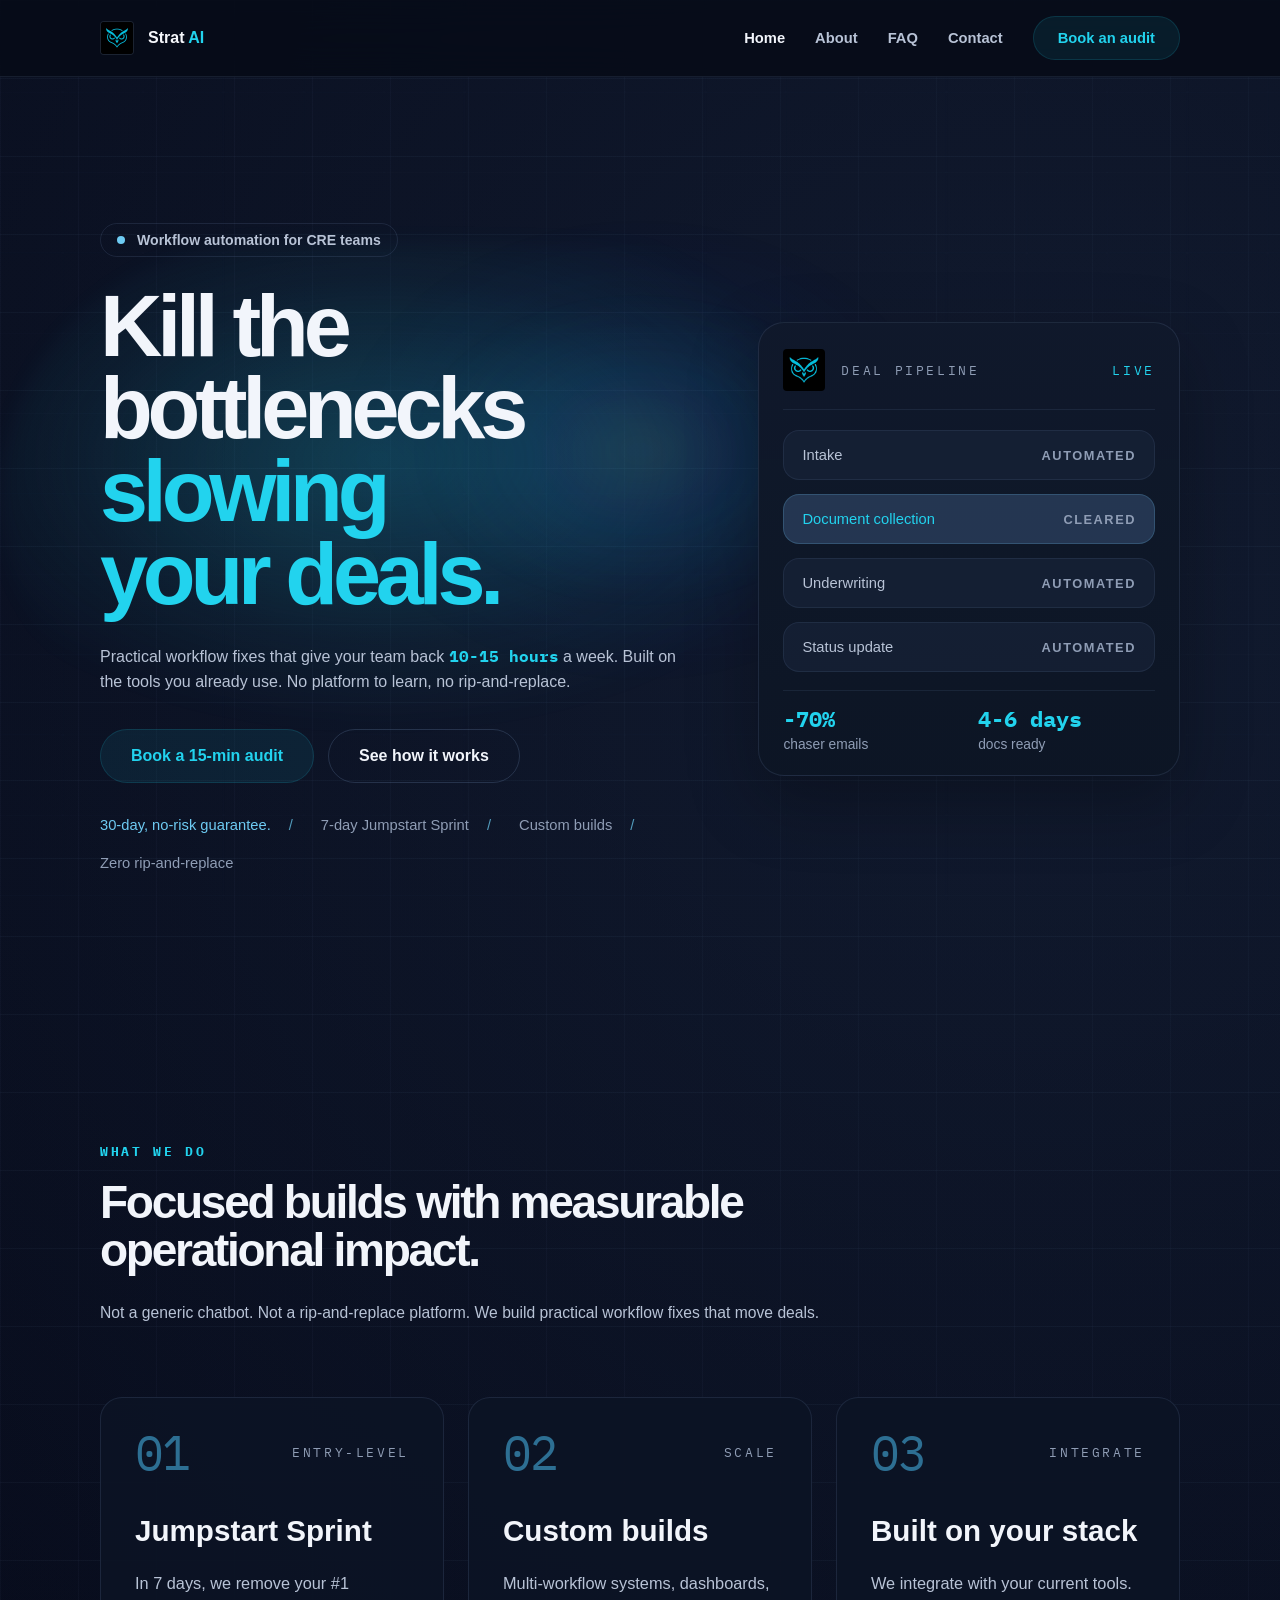
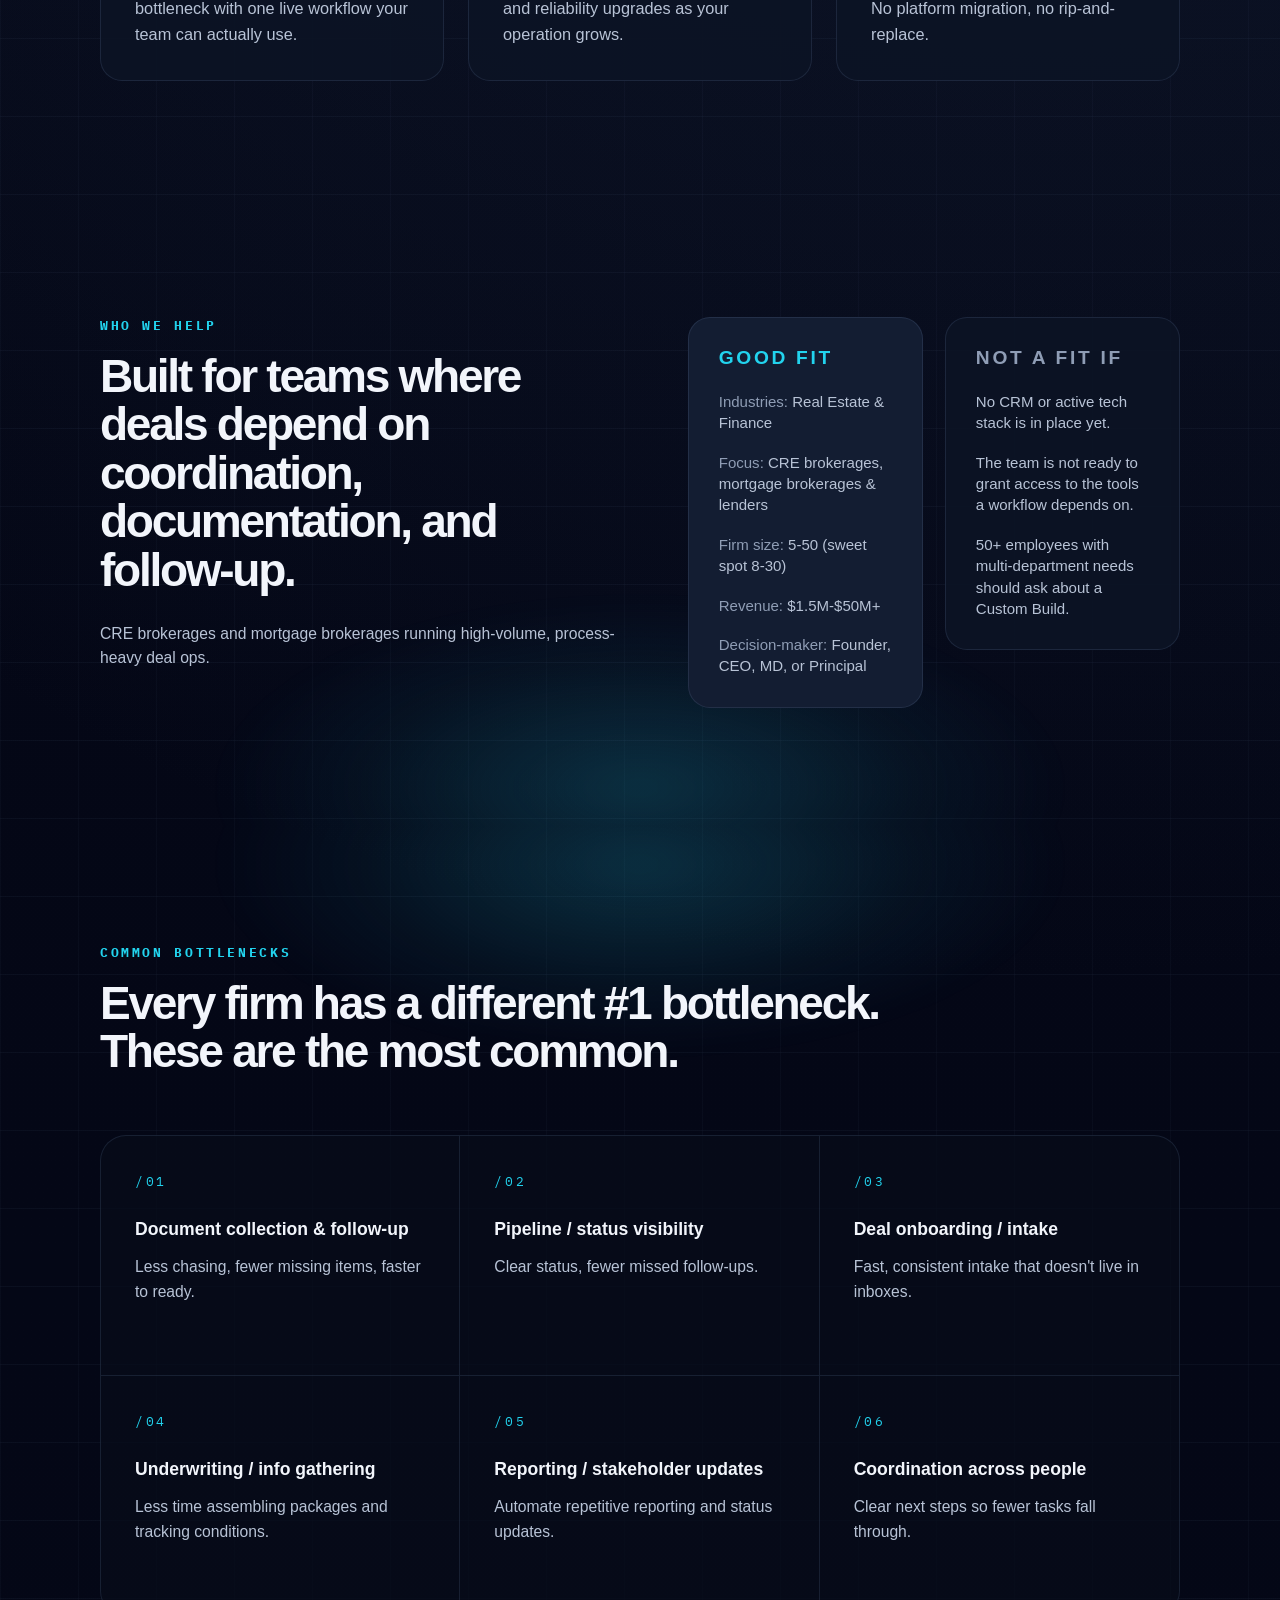
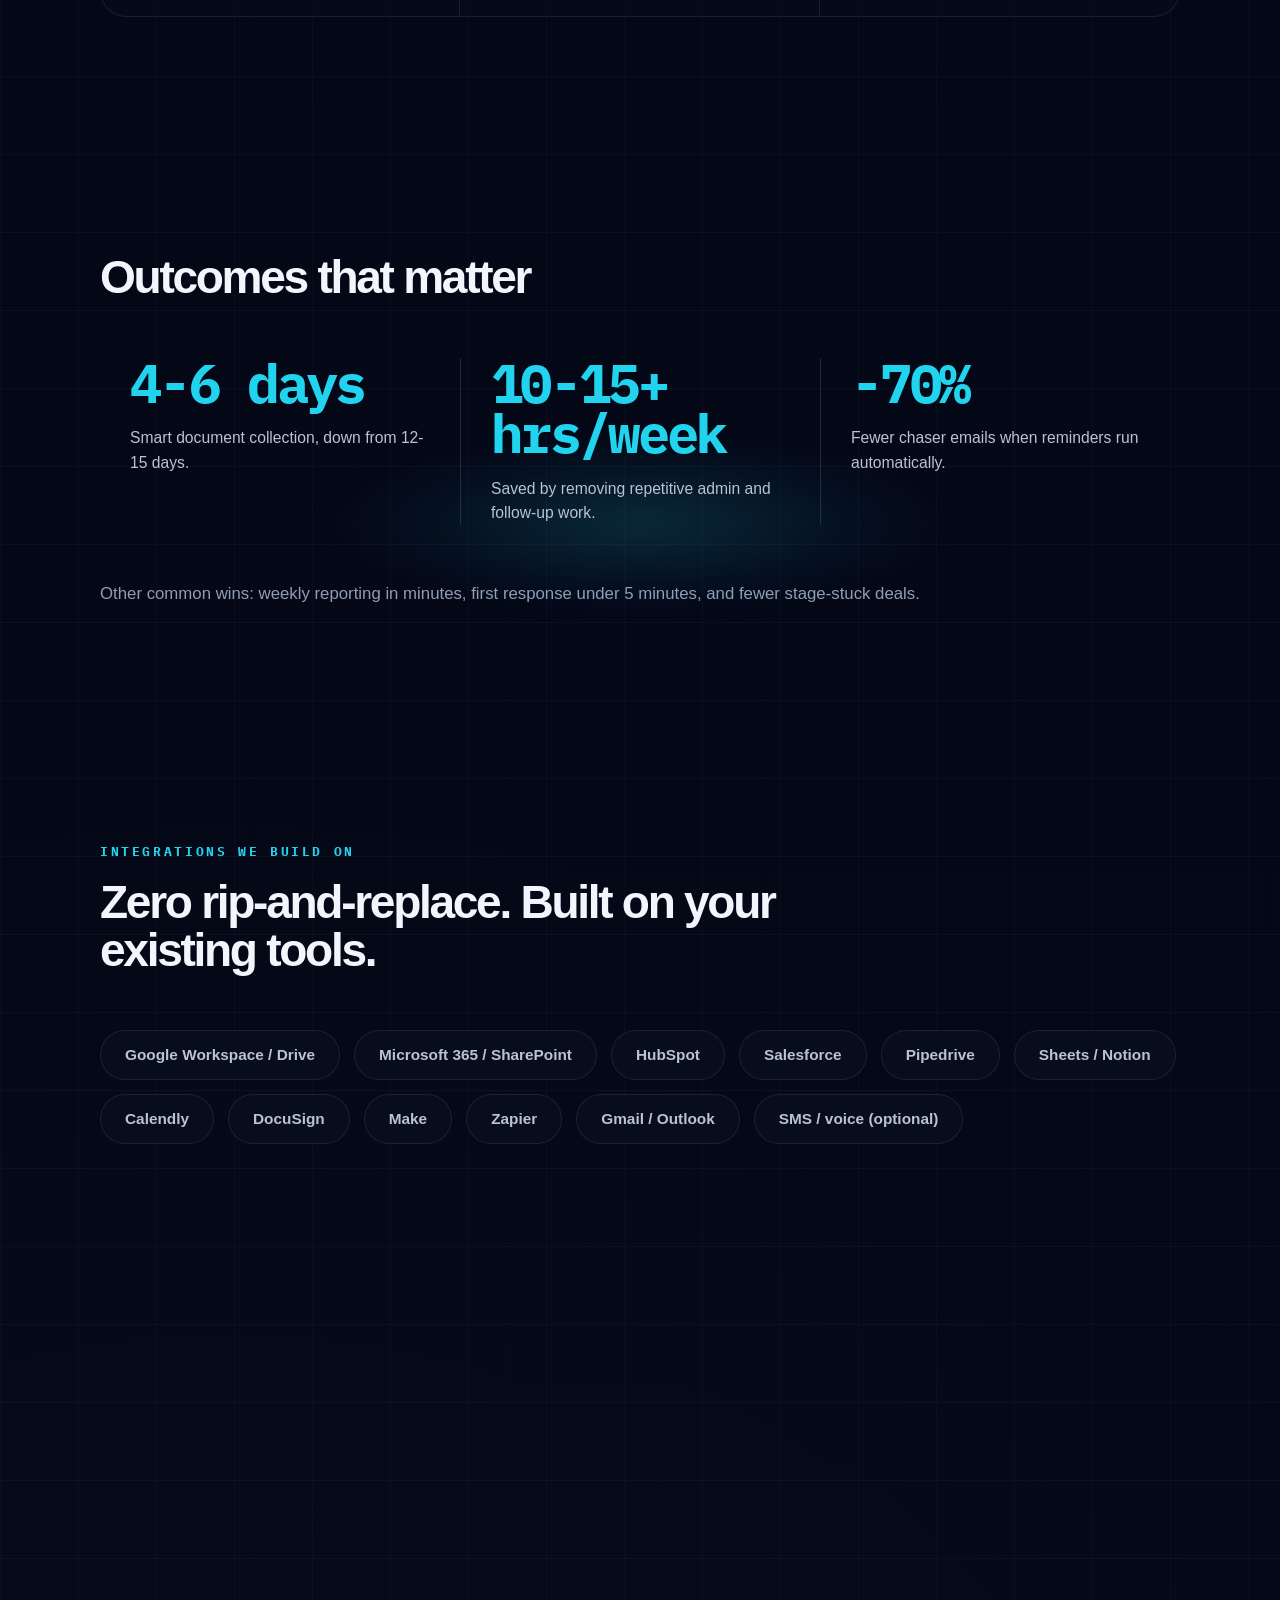
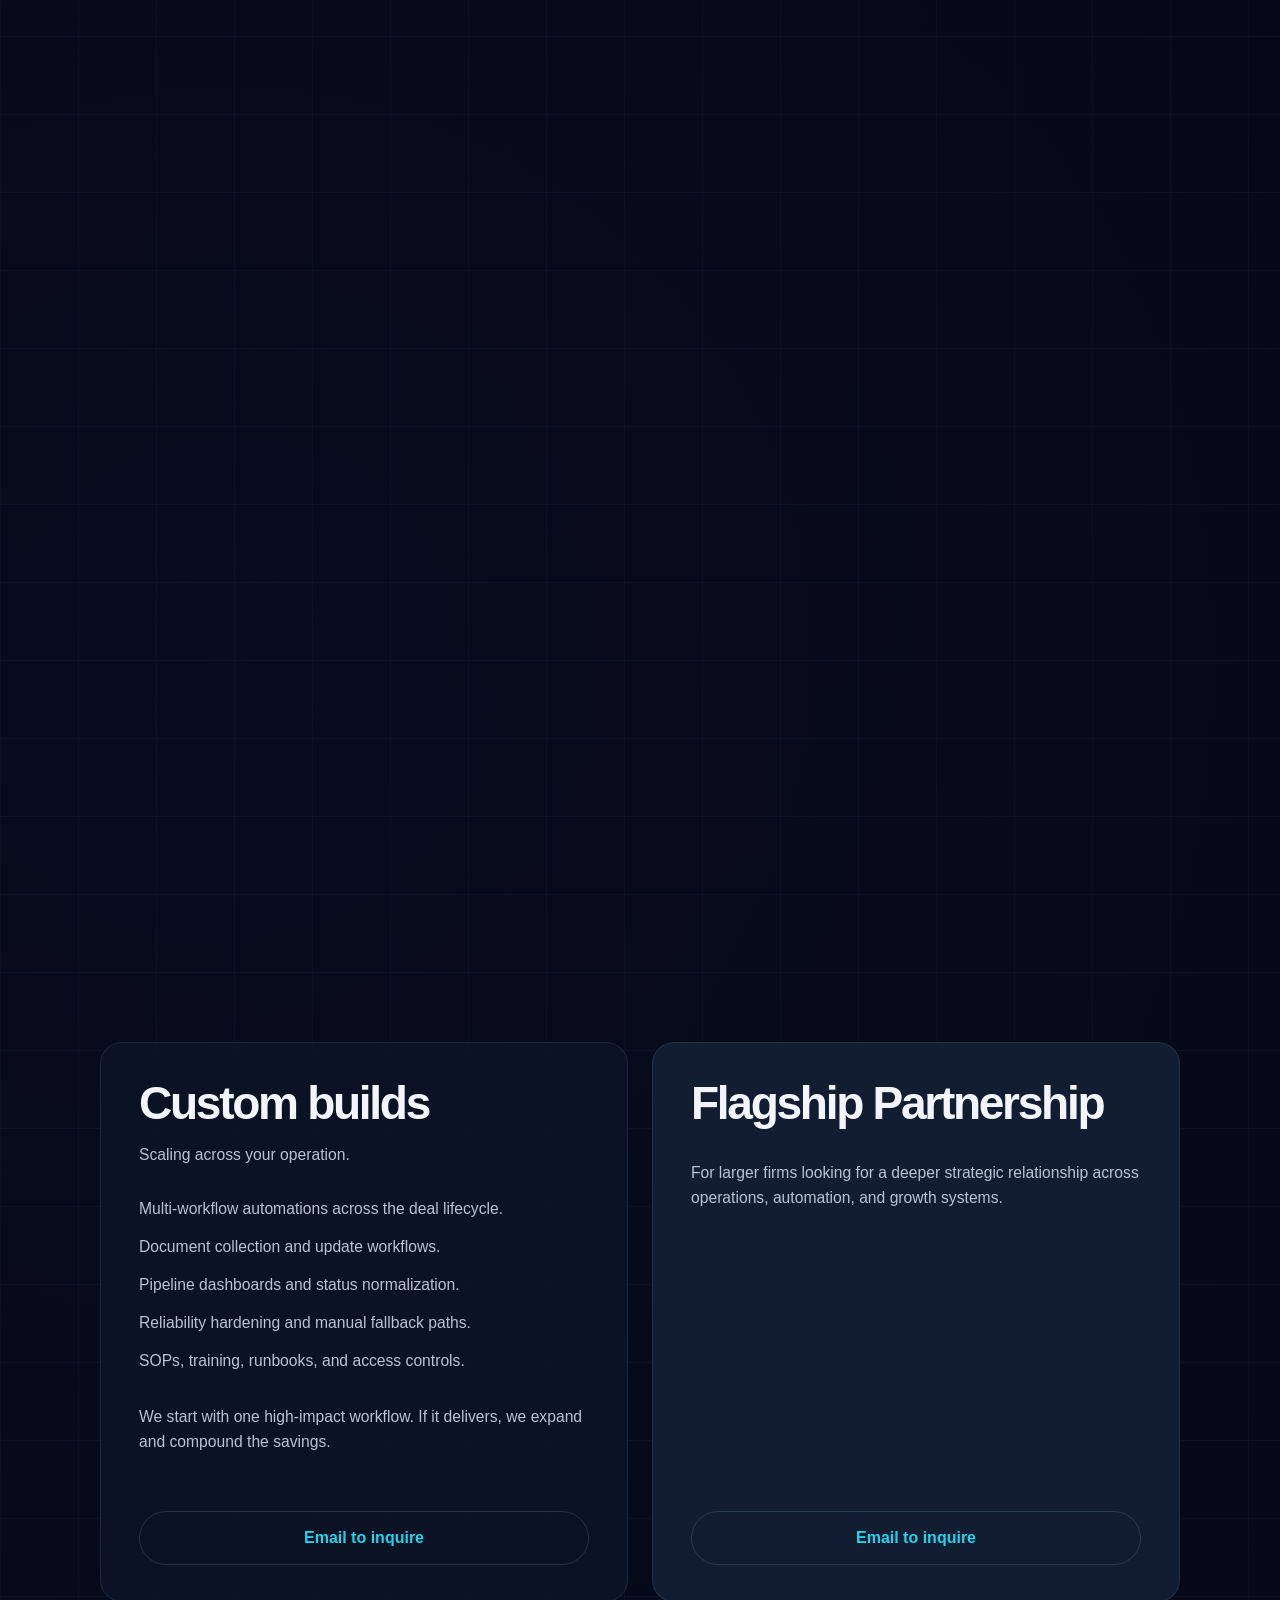
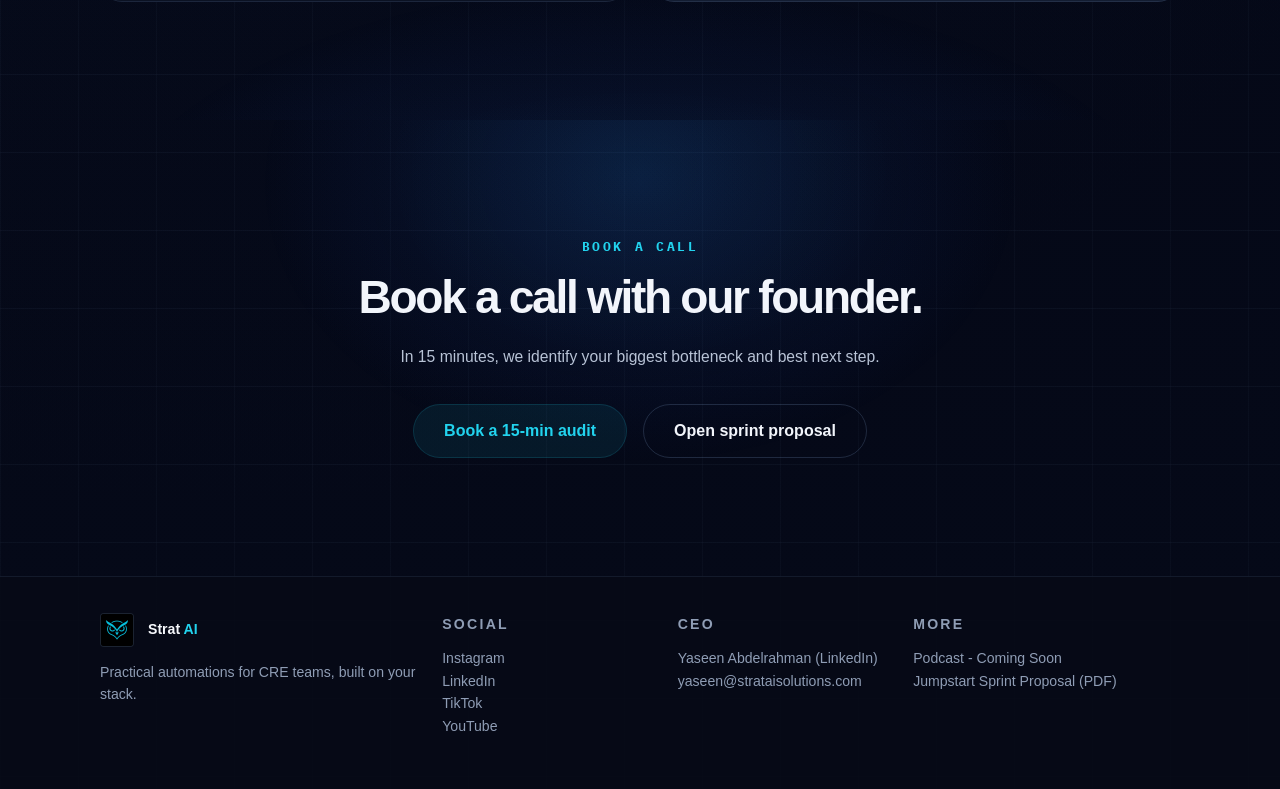
==== index.html @ e68e4372 "initial redesigned site" ====
<!doctype html>
<html lang="en">
  <head>
    <meta charset="UTF-8" />
    <meta name="viewport" content="width=device-width, initial-scale=1.0" />
    <title>Strat AI | Workflow Automation for CRE Teams</title>
    <meta
      name="description"
      content="Practical workflow fixes for CRE teams. Built on the tools you already use. No rip-and-replace."
    />
    <link rel="preconnect" href="https://fonts.googleapis.com" />
    <link rel="preconnect" href="https://fonts.gstatic.com" crossorigin />
    <link
      href="https://fonts.googleapis.com/css2?family=IBM+Plex+Mono:wght@400;500;600;700&display=swap"
      rel="stylesheet"
    />
    <link
      href="https://assets.calendly.com/assets/external/widget.css"
      rel="stylesheet"
    />
    <link rel="stylesheet" href="style.css" />
  </head>
  <body class="home-page">
    <div class="interactive-grid" aria-hidden="true">
      <div class="interactive-grid-base"></div>
      <div class="interactive-grid-bulge"></div>
      <div class="interactive-grid-glow"></div>
    </div>
    <div class="site-shell">
      <header class="topbar">
        <div class="container topbar-inner">
          <a class="brandmark" href="#top" aria-label="Strat AI home">
            <img src="../stratai-logo.jpg" alt="Strat AI logo" class="brandmark-logo" />
            <span class="brandmark-text">Strat <span>AI</span></span>
          </a>

          <nav class="main-nav" aria-label="Primary">
            <a class="is-current" href="index.html">Home</a>
            <a href="about-us.html">About</a>
            <a href="faq.html">FAQ</a>
            <a href="contact.html">Contact</a>
            <a class="nav-cta calendly-trigger" href="https://calendly.com/yaseen-strataisolutions/intro?month=2026-02">Book an audit</a>
          </nav>

          <button class="nav-toggle" type="button" aria-expanded="false" aria-controls="mobile-nav">
            <span></span>
            <span></span>
          </button>
        </div>

        <div class="mobile-nav" id="mobile-nav">
          <a href="index.html">Home</a>
          <a href="about-us.html">About</a>
          <a href="faq.html">FAQ</a>
          <a href="contact.html">Contact</a>
          <a class="nav-cta mobile-nav-cta calendly-trigger" href="https://calendly.com/yaseen-strataisolutions/intro?month=2026-02">Book an audit</a>
        </div>
      </header>

      <main id="top">
        <section class="hero section-grid">
          <div class="container hero-layout">
            <div class="hero-copy hero-copy-glow reveal">
              <div class="eyebrow-pill">
                <span class="eyebrow-dot"></span>
                Workflow automation for CRE teams
              </div>

              <h1 class="hero-title">
                Kill the bottlenecks
                <span>slowing your deals.</span>
              </h1>

              <p class="hero-text">
                Practical workflow fixes that give your team back
                <strong>10-15 hours</strong> a week. Built on the tools you already use. No platform to
                learn, no rip-and-replace.
              </p>

              <div class="hero-actions">
                <a class="button button-primary button-accent-ghost calendly-trigger" href="https://calendly.com/yaseen-strataisolutions/intro?month=2026-02">Book a 15-min audit</a>
                <a class="button button-secondary" href="#what-we-do">See how it works</a>
              </div>

              <p class="hero-meta">
                <span>30-day, no-risk guarantee.</span>
                <span>7-day Jumpstart Sprint</span>
                <span>Custom builds</span>
                <span>Zero rip-and-replace</span>
              </p>
            </div>

            <aside class="pipeline-card reveal">
              <div class="pipeline-card-header">
                <div class="pipeline-card-brand">
                  <img src="../stratai-logo.jpg" alt="" />
                  <span>Deal Pipeline</span>
                </div>
                <span class="pipeline-status">Live</span>
              </div>

              <div class="pipeline-list">
                <div class="pipeline-row">
                  <span>Intake</span>
                  <span>Automated</span>
                </div>
                <div class="pipeline-row pipeline-row-active">
                  <span>Document collection</span>
                  <span>Cleared</span>
                </div>
                <div class="pipeline-row">
                  <span>Underwriting</span>
                  <span>Automated</span>
                </div>
                <div class="pipeline-row">
                  <span>Status update</span>
                  <span>Automated</span>
                </div>
              </div>

              <div class="pipeline-metrics">
                <div>
                  <strong>-70%</strong>
                  <span>chaser emails</span>
                </div>
                <div>
                  <strong>4-6 days</strong>
                  <span>docs ready</span>
                </div>
              </div>
            </aside>
          </div>
        </section>

        <section class="section" id="what-we-do">
          <div class="container">
            <div class="section-heading reveal">
              <p class="section-kicker">What We Do</p>
              <h2>Focused builds with measurable operational impact.</h2>
              <p>
                Not a generic chatbot. Not a rip-and-replace platform. We build practical workflow fixes
                that move deals.
              </p>
            </div>

            <div class="triple-cards">
              <article class="info-card reveal">
                <div class="info-card-top">
                  <span class="info-card-number">01</span>
                  <span class="info-card-tag">Entry-level</span>
                </div>
                <h3>Jumpstart Sprint</h3>
                <p>In 7 days, we remove your #1 bottleneck with one live workflow your team can actually use.</p>
              </article>

              <article class="info-card reveal">
                <div class="info-card-top">
                  <span class="info-card-number">02</span>
                  <span class="info-card-tag">Scale</span>
                </div>
                <h3>Custom builds</h3>
                <p>Multi-workflow systems, dashboards, and reliability upgrades as your operation grows.</p>
              </article>

              <article class="info-card reveal">
                <div class="info-card-top">
                  <span class="info-card-number">03</span>
                  <span class="info-card-tag">Integrate</span>
                </div>
                <h3>Built on your stack</h3>
                <p>We integrate with your current tools. No platform migration, no rip-and-replace.</p>
              </article>
            </div>
          </div>
        </section>

        <section class="section section-contrast home-who-help" id="about">
          <div class="container split-showcase">
            <div class="split-copy reveal">
              <p class="section-kicker">Who We Help</p>
              <h2>Built for teams where deals depend on coordination, documentation, and follow-up.</h2>
              <p>CRE brokerages and mortgage brokerages running high-volume, process-heavy deal ops.</p>
            </div>

            <div class="fit-grid">
              <article class="panel panel-emphasis reveal">
                <h3>Good fit</h3>
                <ul class="fit-list">
                  <li><span class="fit-label">Industries:</span> <span class="fit-value">Real Estate &amp; Finance</span></li>
                  <li><span class="fit-label">Focus:</span> <span class="fit-value">CRE brokerages, mortgage brokerages &amp; lenders</span></li>
                  <li><span class="fit-label">Firm size:</span> <span class="fit-value">5-50 (sweet spot 8-30)</span></li>
                  <li><span class="fit-label">Revenue:</span> <span class="fit-value">$1.5M-$50M+</span></li>
                  <li><span class="fit-label">Decision-maker:</span> <span class="fit-value">Founder, CEO, MD, or Principal</span></li>
                </ul>
              </article>

              <article class="panel reveal">
                <h3>Not a fit if</h3>
                <ul>
                  <li>No CRM or active tech stack is in place yet.</li>
                  <li>The team is not ready to grant access to the tools a workflow depends on.</li>
                  <li>50+ employees with multi-department needs should ask about a Custom Build.</li>
                </ul>
              </article>
            </div>
          </div>
        </section>

        <section class="section home-bottlenecks" id="bottlenecks">
          <div class="container">
            <div class="section-heading reveal">
              <p class="section-kicker">Common Bottlenecks</p>
              <h2>Every firm has a different #1 bottleneck. These are the most common.</h2>
            </div>

            <div class="matrix reveal">
              <article class="matrix-cell">
                <span class="matrix-index">/01</span>
                <h3>Document collection &amp; follow-up</h3>
                <p>Less chasing, fewer missing items, faster to ready.</p>
              </article>
              <article class="matrix-cell">
                <span class="matrix-index">/02</span>
                <h3>Pipeline / status visibility</h3>
                <p>Clear status, fewer missed follow-ups.</p>
              </article>
              <article class="matrix-cell">
                <span class="matrix-index">/03</span>
                <h3>Deal onboarding / intake</h3>
                <p>Fast, consistent intake that doesn't live in inboxes.</p>
              </article>
              <article class="matrix-cell">
                <span class="matrix-index">/04</span>
                <h3>Underwriting / info gathering</h3>
                <p>Less time assembling packages and tracking conditions.</p>
              </article>
              <article class="matrix-cell">
                <span class="matrix-index">/05</span>
                <h3>Reporting / stakeholder updates</h3>
                <p>Automate repetitive reporting and status updates.</p>
              </article>
              <article class="matrix-cell">
                <span class="matrix-index">/06</span>
                <h3>Coordination across people</h3>
                <p>Clear next steps so fewer tasks fall through.</p>
              </article>
            </div>
          </div>
        </section>

        <section class="section section-outcomes home-outcomes">
          <div class="container">
            <div class="section-heading reveal">
              <h2>Outcomes that matter</h2>
            </div>

            <div class="metrics reveal">
              <article class="metric">
                <strong>4-6 days</strong>
                <p>Smart document collection, down from 12-15 days.</p>
              </article>
              <article class="metric">
                <strong>10-15+ hrs/week</strong>
                <p>Saved by removing repetitive admin and follow-up work.</p>
              </article>
              <article class="metric">
                <strong>-70%</strong>
                <p>Fewer chaser emails when reminders run automatically.</p>
              </article>
            </div>

            <p class="outcomes-note reveal">
              Other common wins: weekly reporting in minutes, first response under 5 minutes, and fewer
              stage-stuck deals.
            </p>
          </div>
        </section>

        <section class="section" id="integrations">
          <div class="container">
            <div class="section-heading reveal">
              <p class="section-kicker">Integrations We Build On</p>
              <h2>Zero rip-and-replace. Built on your existing tools.</h2>
            </div>

            <div class="integration-pills reveal">
              <span>Google Workspace / Drive</span>
              <span>Microsoft 365 / SharePoint</span>
              <span>HubSpot</span>
              <span>Salesforce</span>
              <span>Pipedrive</span>
              <span>Sheets / Notion</span>
              <span>Calendly</span>
              <span>DocuSign</span>
              <span>Make</span>
              <span>Zapier</span>
              <span>Gmail / Outlook</span>
              <span>SMS / voice (optional)</span>
            </div>
          </div>
        </section>

        <section class="section section-grid" id="jumpstart-video">
          <div class="container video-layout">
            <div class="video-copy reveal">
              <p class="section-kicker">See The Jumpstart Sprint</p>
              <h2>One bottleneck. Seven days. A live workflow your team can actually use.</h2>
              <p>A 90-second look at how a focused build clears the work that slows your deals down.</p>
            </div>

            <div class="video-panel reveal">
              <video controls preload="metadata" playsinline poster="../strat-ai-beta-jumpstart-ad-poster.jpg">
                <source src="../strat-ai-beta-jumpstart-ad.mp4" type="video/mp4" />
                Your browser does not support the video tag.
              </video>
            </div>
          </div>
        </section>

        <section class="section section-contrast" id="deliverables">
          <div class="container sprint-layout">
            <div class="sprint-copy reveal">
              <p class="section-kicker">Jumpstart Sprint</p>
              <h2>One bottleneck. Seven days. A live workflow.</h2>

              <div class="price-card">
                <h3><span>$2,999</span> flat</h3>
                <p>Beta founding rate. Full payment via Stripe before Day 1.</p>
                <p>30-day risk-free guarantee tied to agreed acceptance criteria.</p>
                <a class="button button-primary button-accent-ghost calendly-trigger" href="https://calendly.com/yaseen-strataisolutions/intro?month=2026-02">Book a 15-min audit</a>
              </div>
            </div>

            <div class="sprint-panels">
              <article class="panel reveal">
                <h3>End-to-end build</h3>
                <p>Built on your current stack, tested for edge cases, deployed to production.</p>
              </article>

              <article class="panel reveal">
                <h3>Training &amp; handoff</h3>
                <p>60-minute recorded training, SOP and admin runbook, handoff checklist.</p>
              </article>

              <article class="panel reveal">
                <h3>Adoption support</h3>
                <p>Week-2 email support, up to 2 hours, for the delivered workflow.</p>
              </article>

              <article class="panel panel-wide reveal">
                <p class="panel-kicker">What success looks like</p>
                <div class="success-grid">
                  <p>The bottleneck no longer blocks deals.</p>
                  <p>Less time on follow-up and admin.</p>
                  <p>Clearer status, faster deal movement.</p>
                </div>
              </article>
            </div>
          </div>
        </section>

        <section class="section home-custom-builds" id="custom-builds">
          <div class="container custom-grid">
            <article class="custom-card reveal">
              <h2>Custom builds</h2>
              <p class="custom-lead">Scaling across your operation.</p>
              <ul>
                <li>Multi-workflow automations across the deal lifecycle.</li>
                <li>Document collection and update workflows.</li>
                <li>Pipeline dashboards and status normalization.</li>
                <li>Reliability hardening and manual fallback paths.</li>
                <li>SOPs, training, runbooks, and access controls.</li>
              </ul>
              <p>We start with one high-impact workflow. If it delivers, we expand and compound the savings.</p>
              <a class="button button-secondary button-full" href="mailto:yaseen@strataisolutions.com">Email to inquire</a>
            </article>

            <article class="custom-card custom-card-emphasis reveal">
              <h2>Flagship Partnership</h2>
              <p class="custom-lead">
                For larger firms looking for a deeper strategic relationship across operations, automation,
                and growth systems.
              </p>
              <a class="button button-secondary button-full" href="mailto:yaseen@strataisolutions.com">Email to inquire</a>
            </article>
          </div>
        </section>

        <section class="section section-contrast home-book-call" id="book-call">
          <div class="container book-call reveal">
            <p class="section-kicker">Book A Call</p>
            <h2>Book a call with our founder.</h2>
            <p>In 15 minutes, we identify your biggest bottleneck and best next step.</p>
            <div class="book-call-actions">
              <a class="button button-primary button-accent-ghost calendly-trigger" href="https://calendly.com/yaseen-strataisolutions/intro?month=2026-02">Book a 15-min audit</a>
              <a class="button button-secondary" href="../Strat%20AI%20Solutions%20-%20Beta%20Jumpstart%20Sprint%20Proposal%20-%20April%202026.pdf" target="_blank" rel="noreferrer">Open sprint proposal</a>
            </div>
          </div>
        </section>
      </main>

      <footer class="footer" id="contact">
        <div class="container footer-inner">
          <div>
            <a class="brandmark footer-brand" href="index.html">
              <img src="../stratai-logo.jpg" alt="Strat AI logo" class="brandmark-logo" />
              <span class="brandmark-text">Strat <span>AI</span></span>
            </a>
            <p>Practical automations for CRE teams, built on your stack.</p>
          </div>

          <div>
            <p class="footer-heading">Social</p>
            <ul>
              <li><a href="https://www.instagram.com/strataisolutions/" target="_blank" rel="noreferrer">Instagram</a></li>
              <li><a href="https://www.linkedin.com/company/strataisolutions/posts/?feedView=all" target="_blank" rel="noreferrer">LinkedIn</a></li>
              <li><a href="https://www.tiktok.com/@stratai" target="_blank" rel="noreferrer">TikTok</a></li>
              <li><a href="https://www.youtube.com/@StratAISolutions" target="_blank" rel="noreferrer">YouTube</a></li>
            </ul>
          </div>

          <div>
            <p class="footer-heading">CEO</p>
            <ul>
              <li><a href="https://www.linkedin.com/in/yaseenabdelrahman/" target="_blank" rel="noreferrer">Yaseen Abdelrahman (LinkedIn)</a></li>
              <li><a href="mailto:yaseen@strataisolutions.com">yaseen@strataisolutions.com</a></li>
            </ul>
          </div>

          <div>
            <p class="footer-heading">More</p>
            <ul>
              <li><span>Podcast - Coming Soon</span></li>
              <li><a href="../Strat%20AI%20Solutions%20-%20Beta%20Jumpstart%20Sprint%20Proposal%20-%20April%202026.pdf" target="_blank" rel="noreferrer">Jumpstart Sprint Proposal (PDF)</a></li>
            </ul>
          </div>
        </div>
      </footer>
    </div>

    <script
      src="https://assets.calendly.com/assets/external/widget.js"
      type="text/javascript"
      async
    ></script>
    <script>
      const calendlyUrl = "https://calendly.com/yaseen-strataisolutions/intro?month=2026-02";
      document.querySelectorAll(".calendly-trigger").forEach((link) => {
        link.addEventListener("click", (event) => {
          event.preventDefault();
          if (window.Calendly) {
            window.Calendly.initPopupWidget({ url: calendlyUrl });
          } else {
            window.open(calendlyUrl, "_blank", "noopener");
          }
        });
      });

      const root = document.documentElement;
      let pointerTargetX = window.innerWidth / 2;
      let pointerTargetY = window.innerHeight / 2;
      let pointerCurrentX = pointerTargetX;
      let pointerCurrentY = pointerTargetY;
      let gridAnimationFrame = null;

      const animateGridPointer = () => {
        pointerCurrentX += (pointerTargetX - pointerCurrentX) * 0.09;
        pointerCurrentY += (pointerTargetY - pointerCurrentY) * 0.09;

        const px = (pointerCurrentX / window.innerWidth) * 100;
        const py = (pointerCurrentY / window.innerHeight) * 100;
        const rx = ((pointerCurrentY / window.innerHeight) - 0.5) * -7;
        const ry = ((pointerCurrentX / window.innerWidth) - 0.5) * 10;

        root.style.setProperty("--grid-x", `${px}%`);
        root.style.setProperty("--grid-y", `${py}%`);
        root.style.setProperty("--grid-rotate-x", `${rx}deg`);
        root.style.setProperty("--grid-rotate-y", `${ry}deg`);

        gridAnimationFrame = window.requestAnimationFrame(animateGridPointer);
      };

      window.addEventListener("mousemove", (event) => {
        pointerTargetX = event.clientX;
        pointerTargetY = event.clientY;
      });

      window.addEventListener("mouseleave", () => {
        pointerTargetX = window.innerWidth / 2;
        pointerTargetY = window.innerHeight / 2;
      });

      window.addEventListener("resize", () => {
        pointerTargetX = window.innerWidth / 2;
        pointerTargetY = window.innerHeight / 2;
      });

      if (!window.matchMedia("(prefers-reduced-motion: reduce)").matches) {
        animateGridPointer();
      }

      const toggle = document.querySelector(".nav-toggle");
      const mobileNav = document.querySelector(".mobile-nav");

      if (toggle && mobileNav) {
        toggle.addEventListener("click", () => {
          const expanded = toggle.getAttribute("aria-expanded") === "true";
          toggle.setAttribute("aria-expanded", String(!expanded));
          mobileNav.classList.toggle("is-open");
        });
      }

      const observer = new IntersectionObserver(
        (entries) => {
          entries.forEach((entry) => {
            if (entry.isIntersecting) {
              entry.target.classList.add("is-visible");
              observer.unobserve(entry.target);
            }
          });
        },
        { threshold: 0.14 }
      );

      document.querySelectorAll(".reveal").forEach((element) => observer.observe(element));
    </script>
  </body>
</html>
---- style.css ----
:root {
  --bg: #050918;
  --bg-soft: #0f192b;
  --bg-strong: #0b1324;
  --panel: rgba(12, 20, 37, 0.94);
  --panel-strong: rgba(20, 31, 52, 0.96);
  --line: rgba(119, 145, 186, 0.16);
  --line-strong: rgba(119, 145, 186, 0.24);
  --text: #f2f5fb;
  --text-soft: #b8c3d6;
  --text-muted: #8f9db5;
  --accent: #6ecbf3;
  --accent-text: #22d3ee;
  --accent-soft: rgba(110, 203, 243, 0.16);
  --accent-ui: #22344f;
  --shadow: 0 24px 70px rgba(0, 0, 0, 0.28);
  --radius-lg: 28px;
  --radius-md: 22px;
  --radius-sm: 999px;
  --container: 1140px;
  --grid-x: 50%;
  --grid-y: 50%;
  --grid-rotate-x: 0deg;
  --grid-rotate-y: 0deg;
}

*,
*::before,
*::after {
  box-sizing: border-box;
}

html {
  scroll-behavior: smooth;
}

body {
  margin: 0;
  color: var(--text);
  font-family: Inter, "Segoe UI", Arial, sans-serif;
  background:
    linear-gradient(rgba(120, 151, 194, 0.055) 1px, transparent 1px),
    linear-gradient(90deg, rgba(120, 151, 194, 0.04) 1px, transparent 1px),
    radial-gradient(circle at 81% 8%, rgba(44, 67, 99, 0.32), transparent 30%),
    radial-gradient(circle at 18% 76%, rgba(13, 25, 47, 0.28), transparent 26%),
    linear-gradient(180deg, #050817, #040716 40%, #050918 100%);
  background-size: 78px 78px, 78px 78px, auto, auto, auto;
}

a {
  color: inherit;
  text-decoration: none;
}

img {
  display: block;
  max-width: 100%;
}

video {
  display: block;
  width: 100%;
}

ul {
  margin: 0;
  padding: 0;
  list-style: none;
}

p,
h1,
h2,
h3 {
  margin: 0;
}

.site-shell {
  min-height: 100vh;
  position: relative;
  z-index: 1;
}

.interactive-grid {
  position: fixed;
  inset: 0;
  overflow: hidden;
  pointer-events: none;
  perspective: 1400px;
  z-index: 0;
}

.interactive-grid-base,
.interactive-grid-bulge,
.interactive-grid-glow {
  position: absolute;
  inset: -6%;
  transform-style: preserve-3d;
  will-change: transform, background;
}

.interactive-grid-base {
  background:
    linear-gradient(rgba(120, 151, 194, 0.055) 1px, transparent 1px),
    linear-gradient(90deg, rgba(120, 151, 194, 0.04) 1px, transparent 1px);
  background-size: 78px 78px, 78px 78px;
  transform:
    rotateX(var(--grid-rotate-x))
    rotateY(var(--grid-rotate-y))
    scale(1.03);
  opacity: 0.55;
}

.interactive-grid-bulge {
  background:
    radial-gradient(
      320px 220px at var(--grid-x) var(--grid-y),
      rgba(255, 255, 255, 0.06) 0%,
      rgba(120, 151, 194, 0.07) 18%,
      rgba(34, 211, 238, 0.05) 32%,
      rgba(0, 0, 0, 0) 72%
    );
  transform:
    translateZ(70px)
    rotateX(calc(var(--grid-rotate-x) * 0.5))
    rotateY(calc(var(--grid-rotate-y) * 0.5));
  filter: blur(4px);
  opacity: 0.85;
}

.interactive-grid-glow {
  background:
    radial-gradient(
      420px 320px at var(--grid-x) var(--grid-y),
      rgba(34, 211, 238, 0.12) 0%,
      rgba(37, 99, 235, 0.1) 20%,
      rgba(37, 99, 235, 0.04) 42%,
      rgba(0, 0, 0, 0) 70%
    );
  transform:
    translateZ(110px)
    rotateX(calc(var(--grid-rotate-x) * 0.35))
    rotateY(calc(var(--grid-rotate-y) * 0.35));
  filter: blur(16px);
  opacity: 0.9;
}

.container {
  width: min(var(--container), calc(100% - 128px));
  margin: 0 auto;
}

.section {
  padding: 118px 0;
}

.section-grid {
  position: relative;
}

.section-grid::before,
.section-contrast::before {
  content: "";
  position: absolute;
  inset: 0;
  pointer-events: none;
  border-top: 1px solid rgba(119, 145, 186, 0.08);
}

.section-contrast {
  position: relative;
  background: rgba(17, 26, 44, 0.88);
}

.home-page .section-contrast {
  background: transparent;
}

.home-page .container {
  width: min(1080px, calc(100% - 168px));
}

.about-page .container {
  width: min(1080px, calc(100% - 168px));
}

.faq-page .container {
  width: min(1080px, calc(100% - 168px));
}

.contact-page .container {
  width: min(1080px, calc(100% - 168px));
}

.home-page .section-kicker,
.home-page .matrix-index,
.home-page .pipeline-status,
.home-page .pipeline-card-brand span,
.home-page .info-card-number,
.home-page .info-card-tag,
.home-page .panel-kicker,
.home-page .hero-text strong,
.home-page .pipeline-metrics strong,
.home-page .metric strong,
.home-page .price-card h3 span,
.home-page .faq-index {
  font-family: "IBM Plex Mono", "SFMono-Regular", Consolas, "Liberation Mono", monospace;
}

.home-page .section::before,
.home-page .section-grid::before,
.home-page .section-contrast::before {
  display: none;
}

.about-page .section::before,
.about-page .section-grid::before,
.about-page .section-contrast::before {
  display: none;
}

.about-page .section-contrast {
  background: transparent;
}

.faq-page .section::before,
.faq-page .section-grid::before,
.faq-page .section-contrast::before {
  display: none;
}

.faq-page .section-contrast {
  background: transparent;
}

.contact-page .section::before,
.contact-page .section-grid::before,
.contact-page .section-contrast::before {
  display: none;
}

.contact-page .section-contrast {
  background: transparent;
}

.home-book-call {
  position: relative;
  overflow: hidden;
}

.home-custom-builds {
  position: relative;
  overflow: hidden;
}

.home-outcomes {
  position: relative;
  overflow: hidden;
}

.home-outcomes::after {
  content: "";
  position: absolute;
  left: 50%;
  bottom: 92px;
  width: 760px;
  height: 220px;
  transform: translateX(-50%);
  pointer-events: none;
  background:
    radial-gradient(ellipse at 50% 50%, rgba(34, 211, 238, 0.12), transparent 62%),
    radial-gradient(ellipse at 50% 50%, rgba(34, 211, 238, 0.05), transparent 40%);
  filter: blur(10px);
  border-radius: 999px;
}

.home-outcomes > .container {
  position: relative;
  z-index: 1;
}

.home-who-help {
  position: relative;
  overflow: hidden;
}

.home-who-help::after {
  content: "";
  position: absolute;
  left: 50%;
  bottom: -180px;
  width: 980px;
  height: 420px;
  transform: translateX(-50%);
  pointer-events: none;
  background:
    radial-gradient(ellipse at 50% 48%, rgba(34, 211, 238, 0.14), transparent 62%),
    radial-gradient(ellipse at 50% 48%, rgba(34, 211, 238, 0.06), transparent 40%);
  filter: blur(10px);
  border-radius: 999px;
}

.home-who-help > .container {
  position: relative;
  z-index: 1;
}

.home-bottlenecks {
  position: relative;
  overflow: hidden;
}

.home-bottlenecks::after {
  content: "";
  position: absolute;
  left: 50%;
  top: -180px;
  width: 980px;
  height: 420px;
  transform: translateX(-50%);
  pointer-events: none;
  background:
    radial-gradient(ellipse at 50% 52%, rgba(34, 211, 238, 0.14), transparent 62%),
    radial-gradient(ellipse at 50% 52%, rgba(34, 211, 238, 0.06), transparent 40%);
  filter: blur(10px);
  border-radius: 999px;
}

.home-bottlenecks > .container {
  position: relative;
  z-index: 1;
}

.home-custom-builds::after {
  content: "";
  position: absolute;
  inset: auto 0 -160px;
  height: 340px;
  pointer-events: none;
  background:
    radial-gradient(ellipse at 50% 100%, rgba(37, 99, 235, 0.16), transparent 62%),
    radial-gradient(ellipse at 50% 100%, rgba(34, 211, 238, 0.07), transparent 40%);
}

.home-custom-builds > .container {
  position: relative;
  z-index: 1;
}

.home-book-call::after {
  content: "";
  position: absolute;
  inset: -180px 0 -80px;
  pointer-events: none;
  background:
    radial-gradient(ellipse at 50% 34%, rgba(37, 99, 235, 0.14), transparent 42%),
    radial-gradient(ellipse at 50% 32%, rgba(34, 211, 238, 0.06), transparent 28%);
}

.home-book-call > .container {
  position: relative;
  z-index: 1;
}

.topbar {
  position: sticky;
  top: 0;
  z-index: 20;
  backdrop-filter: blur(18px);
  background: rgba(7, 11, 23, 0.84);
  border-bottom: 1px solid rgba(119, 145, 186, 0.14);
}

.topbar-inner {
  display: flex;
  align-items: center;
  justify-content: space-between;
  min-height: 76px;
  gap: 24px;
}

.brandmark {
  display: inline-flex;
  align-items: center;
  gap: 14px;
  font-weight: 700;
  font-size: 1rem;
}

.brandmark-logo {
  width: 34px;
  height: 34px;
  object-fit: cover;
  border-radius: 4px;
  border: 1px solid rgba(119, 145, 186, 0.2);
  background: #04070f;
}

.brandmark-text {
  color: #f6f8fc;
}

.brandmark-text span {
  color: var(--accent-text);
}

.main-nav {
  display: flex;
  align-items: center;
  gap: 30px;
  color: var(--text-soft);
  font-size: 0.92rem;
  font-weight: 600;
}

.main-nav a:hover,
.footer a:hover {
  color: var(--accent);
}

.main-nav .is-current {
  color: var(--text);
}

.nav-cta,
.button {
  display: inline-flex;
  align-items: center;
  justify-content: center;
  min-height: 54px;
  padding: 0 30px;
  border-radius: var(--radius-sm);
  border: 1px solid var(--line-strong);
  font-weight: 700;
  transition: transform 180ms ease, border-color 180ms ease, background 180ms ease, color 180ms ease;
}

.nav-cta {
  min-height: 44px;
  padding: 0 24px;
  background: rgba(34, 211, 238, 0.08);
  border-color: rgba(34, 211, 238, 0.14);
  color: var(--accent-text);
}

.button:hover,
.nav-cta:hover {
  transform: translateY(-1px);
  border-color: rgba(111, 212, 251, 0.32);
}

.button-primary {
  background: var(--accent);
  color: #09111d;
  border-color: transparent;
}

.button-accent-ghost {
  background: rgba(34, 211, 238, 0.08);
  border-color: rgba(34, 211, 238, 0.14);
  color: var(--accent-text);
}

.button-secondary {
  background: transparent;
  color: var(--text);
}

.button-full {
  width: 100%;
}

.nav-toggle,
.mobile-nav {
  display: none;
}

.hero {
  padding: 74px 0 78px;
}

.hero-layout {
  display: grid;
  grid-template-columns: minmax(0, 1.1fr) minmax(340px, 0.78fr);
  gap: 64px;
  align-items: center;
  min-height: calc(100vh - 104px);
}

.eyebrow-pill {
  display: inline-flex;
  align-items: center;
  gap: 12px;
  min-height: 34px;
  padding: 0 16px;
  border-radius: var(--radius-sm);
  border: 1px solid var(--line);
  color: var(--text-soft);
  font-size: 0.88rem;
  font-weight: 600;
}

.eyebrow-dot {
  width: 8px;
  height: 8px;
  border-radius: 50%;
  background: var(--accent);
}

.hero-copy {
  max-width: 720px;
}

.hero-copy-glow {
  position: relative;
}

.hero-copy-glow::before {
  content: "";
  position: absolute;
  top: 18px;
  left: -100px;
  width: 900px;
  height: 520px;
  pointer-events: none;
  background:
    radial-gradient(ellipse at 42% 42%, rgba(34, 211, 238, 0.16), transparent 64%),
    radial-gradient(ellipse at 42% 42%, rgba(34, 211, 238, 0.08), transparent 44%);
  filter: blur(10px);
  border-radius: 999px;
}

.hero-copy-glow > * {
  position: relative;
  z-index: 1;
}

.hero-title {
  margin-top: 28px;
  font-size: clamp(3.9rem, 7vw, 5.4rem);
  line-height: 0.96;
  letter-spacing: -0.06em;
  text-wrap: balance;
  font-family: Inter, "Segoe UI", Arial, sans-serif;
  font-weight: 600;
}

.hero-title span,
.hero-text strong,
.metric strong,
.pipeline-metrics strong,
.info-card-number {
  color: var(--accent-text);
}

.hero-title span {
  display: block;
}

.hero-text {
  margin-top: 28px;
  max-width: 650px;
  color: var(--text-soft);
  font-size: 1rem;
  line-height: 1.55;
}

.hero-actions {
  display: flex;
  flex-wrap: wrap;
  gap: 14px;
  margin-top: 34px;
}

.hero-meta {
  display: flex;
  flex-wrap: wrap;
  gap: 14px 28px;
  margin-top: 30px;
  color: var(--text-muted);
  font-size: 0.92rem;
  line-height: 1.65;
}

.hero-meta span:first-child {
  color: var(--accent);
}

.hero-meta span:not(:last-child)::after {
  content: "/";
  margin-left: 18px;
  color: rgba(111, 212, 251, 0.7);
}

.pipeline-card {
  padding: 26px 24px 22px;
  border-radius: 26px;
  border: 1px solid var(--line);
  background:
    linear-gradient(180deg, rgba(16, 25, 43, 0.98), rgba(13, 21, 37, 0.96)),
    rgba(12, 20, 33, 0.96);
  box-shadow: var(--shadow);
}

.pipeline-card-header,
.pipeline-card-brand,
.pipeline-row,
.pipeline-metrics {
  display: flex;
  align-items: center;
}

.pipeline-card-header,
.pipeline-row,
.pipeline-metrics {
  justify-content: space-between;
}

.pipeline-card-brand {
  gap: 16px;
}

.pipeline-card-brand img {
  width: 42px;
  height: 42px;
  border-radius: 4px;
}

.pipeline-card-brand span,
.pipeline-status,
.info-card-tag,
.panel-kicker,
.section-kicker,
.matrix-index {
  text-transform: uppercase;
  letter-spacing: 0.2em;
  font-size: 0.82rem;
}

.pipeline-card-brand span,
.info-card-tag,
.panel-kicker {
  color: var(--text-muted);
}

.pipeline-status,
.section-kicker,
.matrix-index {
  color: var(--accent-text);
}

.pipeline-list {
  display: grid;
  gap: 14px;
  margin-top: 18px;
  padding-top: 20px;
  border-top: 1px solid rgba(119, 145, 186, 0.12);
}

.pipeline-row {
  min-height: 50px;
  padding: 0 18px;
  border-radius: 16px;
  border: 1px solid rgba(119, 145, 186, 0.12);
  background: rgba(24, 34, 56, 0.74);
  color: var(--text-soft);
  font-size: 0.92rem;
  opacity: 0;
  transform: translate3d(36px, 0, 0);
  animation: pipelineSlideIn 700ms cubic-bezier(0.2, 0.8, 0.2, 1) forwards;
}

.pipeline-row:nth-child(1) { animation-delay: 120ms; }
.pipeline-row:nth-child(2) { animation-delay: 240ms; }
.pipeline-row:nth-child(3) { animation-delay: 360ms; }
.pipeline-row:nth-child(4) { animation-delay: 480ms; }

.pipeline-row span:last-child {
  color: var(--text-muted);
  text-transform: uppercase;
  letter-spacing: 0.12em;
  font-size: 0.8rem;
  font-weight: 700;
}

.pipeline-row-active {
  background: rgba(38, 56, 84, 0.96);
  border-color: rgba(110, 203, 243, 0.2);
}

.pipeline-row-active span {
  color: var(--accent-text);
}

.pipeline-metrics {
  gap: 18px;
  margin-top: 18px;
  padding-top: 18px;
  border-top: 1px solid rgba(119, 145, 186, 0.12);
}

.pipeline-metrics div {
  flex: 1;
}

.pipeline-metrics strong {
  display: block;
  margin-bottom: 4px;
  font-size: 1.35rem;
  line-height: 1;
}

.pipeline-metrics span {
  color: var(--text-muted);
  font-size: 0.86rem;
}

.section-heading {
  max-width: 820px;
}

.section-kicker {
  margin-bottom: 18px;
  font-weight: 700;
}

.section-heading h2,
.split-copy h2,
.video-copy h2,
.sprint-copy h2,
.custom-card h2,
.book-call h2 {
  font-size: clamp(2.45rem, 3.6vw, 3.5rem);
  line-height: 1.05;
  letter-spacing: -0.05em;
  font-family: Inter, "Segoe UI", Arial, sans-serif;
  font-weight: 600;
}

.section-heading p:last-child,
.split-copy p:last-child,
.video-copy p:last-child,
.book-call > p:last-of-type,
.custom-card p,
.price-card p,
.panel p,
.matrix-cell p,
.metric p {
  color: var(--text-soft);
  font-size: 0.98rem;
  line-height: 1.55;
}

.section-heading p:last-child {
  margin-top: 26px;
  max-width: 760px;
}

.triple-cards {
  display: grid;
  grid-template-columns: repeat(3, minmax(0, 1fr));
  gap: 24px;
  margin-top: 72px;
}

.info-card,
.panel,
.matrix,
.price-card,
.custom-card,
.video-panel {
  border: 1px solid var(--line);
}

.info-card,
.panel,
.price-card,
.custom-card {
  border-radius: var(--radius-md);
  background: var(--panel);
}

.info-card {
  min-height: 284px;
  padding: 30px 34px 32px;
}

.info-card-top {
  display: flex;
  justify-content: space-between;
  align-items: center;
}

.info-card-number {
  font-size: 3rem;
  line-height: 1;
  letter-spacing: -0.04em;
  color: #2d6f93;
  transition: color 180ms ease;
}

.info-card:hover .info-card-number {
  color: var(--accent-text);
}

.info-card h3,
.matrix-cell h3,
.panel h3 {
  font-size: 1.2rem;
  line-height: 1.3;
}

.info-card h3 {
  margin-top: 36px;
  font-size: 1.85rem;
  font-weight: 600;
}

.info-card p {
  margin-top: 20px;
  color: var(--text-soft);
  font-size: 1.02rem;
  line-height: 1.58;
}

.split-showcase {
  display: grid;
  grid-template-columns: minmax(0, 1fr) minmax(460px, 0.94fr);
  gap: 64px;
  align-items: start;
}

.split-copy h2,
.video-copy h2,
.sprint-copy h2 {
  max-width: 700px;
}

.split-copy p:last-child {
  margin-top: 28px;
  max-width: 640px;
}

.fit-grid {
  display: grid;
  grid-template-columns: repeat(2, minmax(0, 1fr));
  gap: 22px;
  align-items: start;
  max-width: 620px;
  justify-self: end;
}

.panel {
  padding: 28px 30px 30px;
}

.panel-emphasis,
.price-card,
.custom-card-emphasis {
  background: var(--panel-strong);
}

.panel h3 {
  margin-bottom: 18px;
  color: var(--accent-text);
  text-transform: uppercase;
  letter-spacing: 0.14em;
}

.fit-grid .panel:not(.panel-emphasis) h3 {
  color: var(--text-muted);
}

.panel ul,
.custom-card ul {
  display: grid;
  gap: 16px;
  color: var(--text-soft);
  font-size: 0.98rem;
  line-height: 1.4;
}

.fit-list {
  gap: 20px;
}

.fit-label {
  color: var(--text-muted);
  display: inline;
}

.fit-value {
  color: var(--text-soft);
}

.fit-grid .panel {
  aspect-ratio: 1 / 1;
  padding: 28px 30px 30px;
  display: flex;
  flex-direction: column;
  justify-content: flex-start;
  width: 100%;
}

.fit-grid .panel h3 {
  margin-bottom: 20px;
}

.fit-grid .panel ul {
  gap: 18px;
  font-size: 0.94rem;
  line-height: 1.42;
}

.fit-grid .panel li {
  max-width: none;
}

.fit-grid .panel-emphasis li {
  max-width: none;
}

.matrix {
  display: grid;
  grid-template-columns: repeat(3, minmax(0, 1fr));
  overflow: hidden;
  margin-top: 60px;
  border-radius: 26px;
  background: rgba(8, 13, 26, 0.74);
}

.matrix-cell {
  min-height: 240px;
  padding: 36px 34px 34px;
  border-right: 1px solid var(--line);
  border-bottom: 1px solid var(--line);
}

.matrix-cell:nth-child(3n) {
  border-right: 0;
}

.matrix-cell:nth-last-child(-n + 3) {
  border-bottom: 0;
}

.matrix-cell h3 {
  margin-top: 28px;
  font-size: 1.1rem;
}

.matrix-cell p {
  margin-top: 14px;
  max-width: 320px;
}

.section-outcomes .section-heading {
  max-width: none;
}

.metrics {
  display: grid;
  grid-template-columns: repeat(3, minmax(0, 1fr));
  gap: 0;
  margin-top: 56px;
}

.metric {
  padding: 0 30px 0 30px;
  border-left: 1px solid var(--line-strong);
}

.metric:first-child {
  border-left: 0;
}

.metric strong {
  display: block;
  max-width: 280px;
  font-size: clamp(2.4rem, 4.2vw, 4rem);
  line-height: 0.94;
  letter-spacing: -0.05em;
}

.metric p {
  margin-top: 18px;
  max-width: 320px;
}

.outcomes-note {
  margin-top: 56px;
  max-width: 860px;
  color: var(--text-muted);
  font-size: 1.05rem;
  line-height: 1.5;
}

.integration-pills {
  display: flex;
  flex-wrap: wrap;
  gap: 14px;
  margin-top: 56px;
}

.integration-pills span {
  display: inline-flex;
  align-items: center;
  min-height: 50px;
  padding: 0 24px;
  border-radius: var(--radius-sm);
  border: 1px solid var(--line);
  background: rgba(10, 16, 31, 0.7);
  color: var(--text-soft);
  font-size: 0.96rem;
  font-weight: 600;
  transition: color 180ms ease, border-color 180ms ease, background 180ms ease;
}

.integration-pills span:hover {
  color: var(--accent-text);
  border-color: rgba(34, 211, 238, 0.18);
  background: rgba(34, 211, 238, 0.05);
}

.video-layout,
.sprint-layout,
.custom-grid,
.footer-inner {
  display: grid;
}

.video-layout {
  grid-template-columns: minmax(0, 0.9fr) minmax(420px, 1.06fr);
  gap: 64px;
  align-items: center;
}

.video-copy p:last-child {
  margin-top: 28px;
  max-width: 560px;
}

.video-panel {
  overflow: hidden;
  border-radius: 32px;
  background: rgba(19, 28, 47, 0.88);
  box-shadow: var(--shadow);
}

.sprint-layout {
  grid-template-columns: minmax(0, 0.94fr) minmax(0, 1.18fr);
  gap: 56px;
  align-items: start;
}

.price-card {
  margin-top: 42px;
  max-width: 680px;
  padding: 28px 28px 30px;
  background: rgba(34, 211, 238, 0.08);
  border-color: rgba(34, 211, 238, 0.14);
}

.price-card h3 {
  font-size: 1.55rem;
  color: var(--text-muted);
}

.price-card h3 span {
  color: var(--accent-text);
  font-size: clamp(2.6rem, 4.2vw, 3.5rem);
  letter-spacing: -0.06em;
}

.price-card p {
  margin-top: 14px;
  font-size: 0.94rem;
}

.price-card .button {
  margin-top: 24px;
}

.sprint-panels {
  display: grid;
  grid-template-columns: repeat(3, minmax(0, 1fr));
  gap: 22px;
}

.sprint-panels > .panel:not(.panel-wide) {
  aspect-ratio: 1 / 1;
  padding: 24px 24px 22px;
}

.sprint-panels > .panel:not(.panel-wide) h3 {
  font-size: 1.05rem;
  line-height: 1.25;
  letter-spacing: 0.12em;
}

.sprint-panels > .panel:not(.panel-wide) p {
  font-size: 0.92rem;
  line-height: 1.45;
}

.panel-wide {
  grid-column: 1 / -1;
}

.panel-kicker {
  margin-bottom: 24px;
  color: var(--text-muted);
  font-weight: 700;
}

.success-grid {
  display: grid;
  grid-template-columns: repeat(3, minmax(0, 1fr));
  gap: 24px;
}

.custom-grid {
  grid-template-columns: repeat(2, minmax(0, 1fr));
  gap: 24px;
}

.custom-card {
  display: flex;
  flex-direction: column;
  min-height: 560px;
  padding: 36px 38px;
}

.custom-lead {
  margin-top: 16px;
  font-size: 1.12rem;
}

.custom-card ul {
  margin-top: 30px;
}

.custom-card p:last-of-type {
  margin-top: 34px;
}

.custom-card .button {
  margin-top: auto;
  color: var(--accent-text);
}

.book-call {
  text-align: center;
}

.book-call .section-kicker {
  justify-content: center;
}

.book-call h2 {
  max-width: 760px;
  margin: 0 auto;
}

.book-call > p:last-of-type {
  max-width: 700px;
  margin: 24px auto 0;
}

.book-call-actions {
  display: flex;
  justify-content: center;
  flex-wrap: wrap;
  gap: 16px;
  margin-top: 34px;
}

.footer {
  padding: 36px 0 52px;
  border-top: 1px solid rgba(119, 145, 186, 0.12);
  background: rgba(7, 11, 23, 0.9);
}

.footer-inner {
  grid-template-columns: 1.2fr 0.8fr 0.8fr 1fr;
  gap: 22px;
}

.footer-brand {
  margin-bottom: 14px;
}

.footer p,
.footer li,
.footer a {
  color: var(--text-muted);
  font-size: 0.88rem;
  line-height: 1.6;
}

.footer-heading {
  margin-bottom: 12px;
  color: var(--text-soft);
  font-size: 0.8rem;
  letter-spacing: 0.16em;
  text-transform: uppercase;
  font-weight: 700;
}

.reveal {
  opacity: 0;
  transform: translateY(22px);
  transition: opacity 500ms ease, transform 500ms ease;
}

.reveal.is-visible {
  opacity: 1;
  transform: translateY(0);
}

@keyframes pipelineSlideIn {
  from {
    opacity: 0;
    transform: translate3d(36px, 0, 0);
  }

  to {
    opacity: 1;
    transform: translate3d(0, 0, 0);
  }
}

.about-hero {
  padding: 104px 0 86px;
}

.about-hero-glow {
  position: relative;
  overflow: hidden;
}

.about-hero-glow::after {
  content: "";
  position: absolute;
  left: 50%;
  top: 28px;
  width: 980px;
  height: 420px;
  transform: translateX(-50%);
  pointer-events: none;
  background:
    radial-gradient(ellipse at 50% 38%, rgba(34, 211, 238, 0.14), transparent 62%),
    radial-gradient(ellipse at 50% 38%, rgba(34, 211, 238, 0.06), transparent 40%);
  filter: blur(10px);
  border-radius: 999px;
}

.about-hero-glow > .container {
  position: relative;
  z-index: 1;
}

.about-hero-inner {
  max-width: 1020px;
}

.about-title {
  font-size: clamp(4rem, 7vw, 5.9rem);
  line-height: 1.02;
  letter-spacing: -0.06em;
  font-family: Inter, "Segoe UI", Arial, sans-serif;
  font-weight: 600;
}

.about-title span {
  color: var(--accent-text);
}

.about-subtitle {
  max-width: 980px;
  margin-top: 30px;
  color: var(--text-soft);
  font-size: 1.18rem;
  line-height: 1.5;
}

.principles-strip {
  display: grid;
  grid-template-columns: repeat(3, minmax(0, 1fr));
  overflow: hidden;
  border: 1px solid var(--line);
  border-radius: 26px;
  background: rgba(8, 13, 26, 0.72);
}

.principle {
  min-height: 250px;
  padding: 36px 38px;
  border-right: 1px solid var(--line);
}

.principle:last-child {
  border-right: 0;
}

.principle h2 {
  color: var(--accent-text);
  font-size: 1.2rem;
  line-height: 1.25;
  font-family: Inter, "Segoe UI", Arial, sans-serif;
  font-weight: 600;
}

.principle p {
  margin-top: 26px;
  color: var(--text-soft);
  font-size: 1.02rem;
  line-height: 1.5;
  max-width: 280px;
}

.about-video-block .section-heading {
  max-width: none;
  margin-bottom: 48px;
}

.about-video-panel {
  overflow: hidden;
  max-width: 1160px;
  margin: 0 auto;
  border: 1px solid var(--line);
  border-radius: 32px;
  background: rgba(19, 28, 47, 0.88);
  box-shadow: var(--shadow);
}

.founder-layout {
  display: grid;
  grid-template-columns: minmax(320px, 0.7fr) minmax(0, 1fr);
  gap: 100px;
  align-items: start;
}

.founder-meta h2 {
  margin-top: 18px;
  font-size: clamp(2.3rem, 4vw, 3.2rem);
  line-height: 1.08;
  letter-spacing: -0.04em;
}

.founder-role {
  margin-top: 14px;
  color: var(--text-muted);
  font-size: 1.05rem;
}

.founder-meta a {
  display: inline-block;
  margin-top: 24px;
  color: var(--accent-text);
  font-size: 1rem;
  font-weight: 500;
}

.founder-copy {
  display: grid;
  gap: 28px;
}

.founder-copy p {
  max-width: 780px;
  color: var(--text-soft);
  font-size: 1.06rem;
  line-height: 1.6;
}

.about-cta {
  text-align: center;
}

.about-book-call {
  position: relative;
  overflow: hidden;
}

.about-book-call::after {
  content: "";
  position: absolute;
  inset: -180px 0 -80px;
  pointer-events: none;
  background:
    radial-gradient(ellipse at 50% 34%, rgba(37, 99, 235, 0.14), transparent 42%),
    radial-gradient(ellipse at 50% 32%, rgba(34, 211, 238, 0.06), transparent 28%);
}

.about-book-call > .container {
  position: relative;
  z-index: 1;
}

.about-cta h2 {
  font-size: clamp(2.8rem, 4vw, 4rem);
  line-height: 1.08;
  letter-spacing: -0.05em;
}

.about-cta p {
  max-width: 760px;
  margin: 22px auto 0;
  color: var(--text-soft);
  font-size: 1.08rem;
  line-height: 1.5;
}

.about-cta .button {
  margin-top: 32px;
}

.about-page .section-kicker,
.about-page .panel h3,
.about-page .founder-role,
.about-page .footer-heading {
  font-family: "Andale Mono", AndaleMono, "Lucida Console", "Courier New", monospace;
}

.footer-inner-compact {
  grid-template-columns: 1.2fr 0.9fr 1fr;
}

.footer-bottom-bar {
  display: flex;
  justify-content: space-between;
  gap: 20px;
  margin-top: 34px;
  padding-top: 18px;
  border-top: 1px solid rgba(119, 145, 186, 0.12);
}

.footer-bottom-bar p {
  color: var(--text-muted);
  font-size: 0.86rem;
}

.faq-hero {
  padding: 104px 0 52px;
}

.faq-hero-glow {
  position: relative;
  overflow: hidden;
}

.faq-hero-glow::after {
  content: "";
  position: absolute;
  left: 50%;
  top: 28px;
  width: 900px;
  height: 360px;
  transform: translateX(-50%);
  pointer-events: none;
  background:
    radial-gradient(ellipse at 50% 38%, rgba(34, 211, 238, 0.14), transparent 62%),
    radial-gradient(ellipse at 50% 38%, rgba(34, 211, 238, 0.06), transparent 40%);
  filter: blur(10px);
  border-radius: 999px;
}

.faq-hero-glow > .container {
  position: relative;
  z-index: 1;
}

.faq-hero-inner {
  max-width: 900px;
}

.faq-title {
  font-size: clamp(4rem, 7vw, 5.9rem);
  line-height: 1.02;
  letter-spacing: -0.06em;
  font-family: Inter, "Segoe UI", Arial, sans-serif;
  font-weight: 600;
}

.faq-title span {
  color: var(--accent-text);
}

.faq-layout {
  max-width: 1040px;
}

.faq-list {
  border-top: 1px solid rgba(119, 145, 186, 0.12);
}

.faq-item {
  border-bottom: 1px solid rgba(119, 145, 186, 0.12);
}

.faq-item summary {
  display: grid;
  grid-template-columns: auto 1fr auto;
  align-items: center;
  gap: 22px;
  padding: 28px 4px 28px 0;
  cursor: pointer;
  list-style: none;
}

.faq-page .section-kicker,
.faq-page .faq-index,
.faq-page .footer-heading {
  font-family: "Andale Mono", AndaleMono, "Lucida Console", "Courier New", monospace;
}

.faq-item summary::-webkit-details-marker {
  display: none;
}

.faq-index {
  color: var(--accent-text);
  font-size: 0.95rem;
  font-weight: 700;
  letter-spacing: 0.08em;
}

.faq-question {
  color: var(--text);
  font-size: clamp(1.34rem, 2vw, 1.56rem);
  line-height: 1.28;
  font-weight: 700;
}

.faq-icon {
  position: relative;
  width: 34px;
  height: 34px;
  border: 1px solid rgba(119, 145, 186, 0.18);
  border-radius: 50%;
}

.faq-icon::before,
.faq-icon::after {
  content: "";
  position: absolute;
  left: 50%;
  top: 50%;
  background: var(--accent-text);
  transform: translate(-50%, -50%);
}

.faq-icon::before {
  width: 10px;
  height: 1.5px;
}

.faq-icon::after {
  width: 1.5px;
  height: 10px;
}

.faq-item[open] .faq-icon::after {
  opacity: 0;
}

.faq-item[open] .faq-question {
  color: #f5f8fc;
}

.faq-answer {
  max-width: 860px;
  height: 0;
  overflow: hidden;
  opacity: 0;
  transform: translateY(-8px);
  transition:
    height 420ms cubic-bezier(0.22, 0.8, 0.22, 1),
    opacity 260ms ease,
    transform 420ms cubic-bezier(0.22, 0.8, 0.22, 1);
}

.faq-answer-inner {
  padding: 0 70px 30px 48px;
}

.faq-answer p {
  color: var(--text-soft);
  font-size: 1.05rem;
  line-height: 1.58;
}

.faq-item[open] .faq-answer {
  opacity: 1;
  transform: translateY(0);
}

.faq-cta-panel {
  margin-top: 68px;
  padding: 46px 48px;
  border: 1px solid var(--line);
  border-radius: 28px;
  background: var(--panel-strong);
  text-align: center;
}

.faq-cta-panel h2 {
  font-size: clamp(2.4rem, 4vw, 3.2rem);
  line-height: 1.08;
  letter-spacing: -0.04em;
}

.faq-cta-panel p {
  margin-top: 20px;
  color: var(--text-soft);
  font-size: 1.06rem;
}

.faq-cta-actions {
  display: flex;
  justify-content: center;
  flex-wrap: wrap;
  gap: 16px;
  margin-top: 28px;
}

.contact-hero {
  padding: 82px 0 70px;
}

.contact-hero-glow {
  position: relative;
  overflow: hidden;
}

.contact-hero-glow::after {
  content: "";
  position: absolute;
  left: 50%;
  top: 28px;
  width: 980px;
  height: 420px;
  transform: translateX(-50%);
  pointer-events: none;
  background:
    radial-gradient(ellipse at 50% 38%, rgba(34, 211, 238, 0.14), transparent 62%),
    radial-gradient(ellipse at 50% 38%, rgba(34, 211, 238, 0.06), transparent 40%);
  filter: blur(10px);
  border-radius: 999px;
}

.contact-hero-glow > .container {
  position: relative;
  z-index: 1;
}

.contact-layout {
  display: grid;
  grid-template-columns: minmax(0, 1fr) minmax(420px, 0.9fr);
  gap: 64px;
  align-items: start;
}

.contact-copy {
  max-width: 760px;
}

.contact-title {
  font-size: clamp(3.5rem, 6.2vw, 5rem);
  line-height: 1.02;
  letter-spacing: -0.06em;
  font-family: Inter, "Segoe UI", Arial, sans-serif;
  font-weight: 600;
}

.contact-title span {
  color: var(--accent-text);
}

.contact-subtitle {
  max-width: 640px;
  margin-top: 24px;
  color: var(--text-soft);
  font-size: 1.02rem;
  line-height: 1.5;
}

.contact-cards {
  display: grid;
  gap: 20px;
  margin-top: 44px;
}

.contact-card {
  display: flex;
  align-items: center;
  justify-content: space-between;
  gap: 24px;
  padding: 20px 24px;
  border: 1px solid var(--line);
  border-radius: 24px;
  background: rgba(7, 12, 25, 0.74);
  transition: border-color 180ms ease, transform 180ms ease, background 180ms ease;
}

.contact-card:hover {
  transform: translateY(-1px);
  border-color: rgba(111, 212, 251, 0.28);
}

.contact-card-active {
  background: var(--panel-strong);
}

.contact-card p {
  color: var(--text-muted);
  font-size: 0.92rem;
}

.contact-card strong {
  display: block;
  margin-top: 6px;
  color: var(--accent-text);
  font-size: 1rem;
  line-height: 1.35;
}

.contact-card:not(.contact-card-active) strong {
  color: var(--text);
}

.contact-card span {
  color: var(--accent-text);
  font-size: 1.5rem;
  line-height: 1;
}

.contact-form-panel {
  padding: 30px 32px;
  border: 1px solid var(--line);
  border-radius: 30px;
  background: rgba(10, 16, 31, 0.86);
}

.contact-form-panel h2 {
  font-size: clamp(1.8rem, 2.6vw, 2.35rem);
  line-height: 1.1;
  letter-spacing: -0.04em;
  font-family: Inter, "Segoe UI", Arial, sans-serif;
  font-weight: 600;
}

.contact-form-panel > p {
  margin-top: 12px;
  color: var(--text-muted);
  font-size: 0.94rem;
  line-height: 1.5;
}

.contact-form {
  display: grid;
  gap: 16px;
  margin-top: 26px;
}

.contact-form label {
  display: grid;
  gap: 10px;
}

.contact-form label span {
  color: var(--text-soft);
  font-size: 0.92rem;
  font-weight: 600;
}

.contact-form input,
.contact-form textarea {
  width: 100%;
  min-height: 52px;
  padding: 14px 16px;
  border: 1px solid rgba(119, 145, 186, 0.14);
  border-radius: 18px;
  background: rgba(7, 11, 23, 0.88);
  color: var(--text);
  font: inherit;
  outline: none;
}

.contact-form textarea {
  min-height: 94px;
  resize: vertical;
}

.contact-form input::placeholder,
.contact-form textarea::placeholder {
  color: #6d788d;
}

.contact-form input:focus,
.contact-form textarea:focus {
  border-color: rgba(111, 212, 251, 0.34);
}

.contact-submit {
  width: 100%;
  margin-top: 10px;
}

.contact-form-note {
  margin-top: 16px;
  color: var(--text-muted);
  font-size: 0.88rem;
  line-height: 1.5;
  text-align: center;
}

.contact-form-note a {
  color: var(--text-soft);
}

.contact-metrics {
  display: grid;
  grid-template-columns: repeat(3, minmax(0, 1fr));
  overflow: hidden;
  border: 1px solid var(--line);
  border-radius: 26px;
  background: rgba(8, 13, 26, 0.72);
}

.contact-metric {
  min-height: 144px;
  padding: 24px 30px 26px;
  border-right: 1px solid var(--line);
}

.contact-metric:last-child {
  border-right: 0;
}

.contact-metric strong {
  display: block;
  color: var(--accent-text);
  font-size: clamp(1.9rem, 3.5vw, 2.6rem);
  line-height: 1;
  letter-spacing: -0.04em;
}

.contact-metric p {
  max-width: 280px;
  margin-top: 12px;
  color: var(--text-soft);
  font-size: 0.92rem;
  line-height: 1.45;
}

.contact-page .section-kicker,
.contact-page .contact-form label span,
.contact-page .footer-heading,
.contact-page .contact-metric strong {
  font-family: "IBM Plex Mono", "SFMono-Regular", Consolas, "Liberation Mono", monospace;
}

@media (max-width: 1180px) {
  .container {
    width: min(var(--container), calc(100% - 64px));
  }

  .home-page .container {
    width: min(1080px, calc(100% - 96px));
  }

  .about-page .container {
    width: min(1080px, calc(100% - 96px));
  }

  .faq-page .container {
    width: min(1080px, calc(100% - 96px));
  }

  .contact-page .container {
    width: min(1080px, calc(100% - 96px));
  }

  .hero-layout,
  .video-layout,
  .sprint-layout,
  .split-showcase,
  .custom-grid,
  .footer-inner,
  .founder-layout,
  .footer-inner-compact {
    grid-template-columns: 1fr;
  }

  .fit-grid,
  .triple-cards,
  .sprint-panels,
  .success-grid,
  .principles-strip,
  .contact-metrics {
    grid-template-columns: 1fr;
  }

  .matrix {
    grid-template-columns: 1fr 1fr;
  }

  .matrix-cell:nth-child(3n) {
    border-right: 1px solid var(--line);
  }

  .matrix-cell:nth-child(2n) {
    border-right: 0;
  }

  .matrix-cell:nth-last-child(-n + 3) {
    border-bottom: 1px solid var(--line);
  }

  .matrix-cell:nth-last-child(-n + 2) {
    border-bottom: 0;
  }

  .metrics {
    grid-template-columns: 1fr;
    gap: 28px;
  }

  .metric {
    padding-left: 24px;
  }

  .principle {
    border-right: 0;
    border-bottom: 1px solid var(--line);
  }

  .principle:last-child {
    border-bottom: 0;
  }

  .faq-answer {
    max-width: none;
  }

  .faq-answer-inner {
    padding: 0 24px 30px 48px;
  }

  .contact-layout {
    grid-template-columns: 1fr;
  }

  .contact-metric {
    border-right: 0;
    border-bottom: 1px solid var(--line);
  }

  .contact-metric:last-child {
    border-bottom: 0;
  }
}

@media (max-width: 860px) {
  body {
    background-size: 48px 48px, 48px 48px, auto, auto, auto;
  }

  .interactive-grid-base {
    background-size: 48px 48px, 48px 48px;
  }

  .container {
    width: min(var(--container), calc(100% - 36px));
  }

  .home-page .container {
    width: min(1080px, calc(100% - 36px));
  }

  .about-page .container {
    width: min(1080px, calc(100% - 36px));
  }

  .faq-page .container {
    width: min(1080px, calc(100% - 36px));
  }

  .contact-page .container {
    width: min(1080px, calc(100% - 36px));
  }

  .main-nav {
    display: none;
  }

  .nav-toggle {
    display: inline-flex;
    flex-direction: column;
    justify-content: center;
    gap: 5px;
    width: 48px;
    height: 48px;
    padding: 0;
    border: 1px solid var(--line);
    border-radius: 14px;
    background: rgba(14, 21, 37, 0.88);
  }

  .nav-toggle span {
    width: 18px;
    height: 2px;
    margin: 0 auto;
    background: var(--text);
  }

  .mobile-nav {
    display: grid;
    gap: 12px;
    max-height: 0;
    overflow: hidden;
    padding: 0 20px;
    border-top: 1px solid transparent;
    background: rgba(7, 11, 23, 0.96);
    transition: max-height 220ms ease, padding 220ms ease, border-color 220ms ease;
  }

  .mobile-nav.is-open {
    max-height: 320px;
    padding: 0 20px 18px;
    border-top-color: rgba(119, 145, 186, 0.12);
  }

  .mobile-nav a {
    color: var(--text-soft);
    font-weight: 600;
  }

  .mobile-nav-cta {
    width: 100%;
    margin-top: 8px;
  }

  .section,
  .hero {
    padding: 84px 0;
  }

  .about-hero {
    padding: 88px 0 72px;
  }

  .faq-hero {
    padding: 88px 0 42px;
  }

  .contact-hero {
    padding: 84px 0 68px;
  }

  .hero-layout {
    min-height: auto;
    gap: 48px;
  }

  .hero-title {
    font-size: clamp(3.4rem, 13vw, 5rem);
  }

  .hero-meta span:not(:last-child)::after {
    display: none;
  }

  .matrix {
    grid-template-columns: 1fr;
  }

  .matrix-cell,
  .matrix-cell:nth-child(3n),
  .matrix-cell:nth-child(2n) {
    border-right: 0;
    border-bottom: 1px solid var(--line);
  }

  .matrix-cell:last-child {
    border-bottom: 0;
  }

  .about-title {
    font-size: clamp(3rem, 13vw, 4.8rem);
  }

  .footer-bottom-bar {
    flex-direction: column;
  }

  .faq-title {
    font-size: clamp(3rem, 13vw, 4.8rem);
  }

  .contact-title {
    font-size: clamp(3rem, 13vw, 4.8rem);
  }

  .faq-item summary {
    grid-template-columns: 1fr auto;
    gap: 16px;
    padding: 24px 0;
  }

  .faq-index {
    grid-column: 1 / -1;
  }

  .faq-answer-inner {
    padding: 0 0 24px 0;
  }

  .faq-cta-panel {
    padding: 36px 24px;
  }

  .contact-form-panel {
    padding: 28px 22px;
  }

  .contact-card {
    padding: 22px 20px;
  }
}

@media (prefers-reduced-motion: reduce) {
  html {
    scroll-behavior: auto;
  }

  *,
  *::before,
  *::after {
    animation: none !important;
    transition: none !important;
  }

  .reveal {
    opacity: 1;
    transform: none;
  }

  .interactive-grid {
    display: none;
  }

  .pipeline-row {
    opacity: 1;
    transform: none;
    animation: none;
  }
}
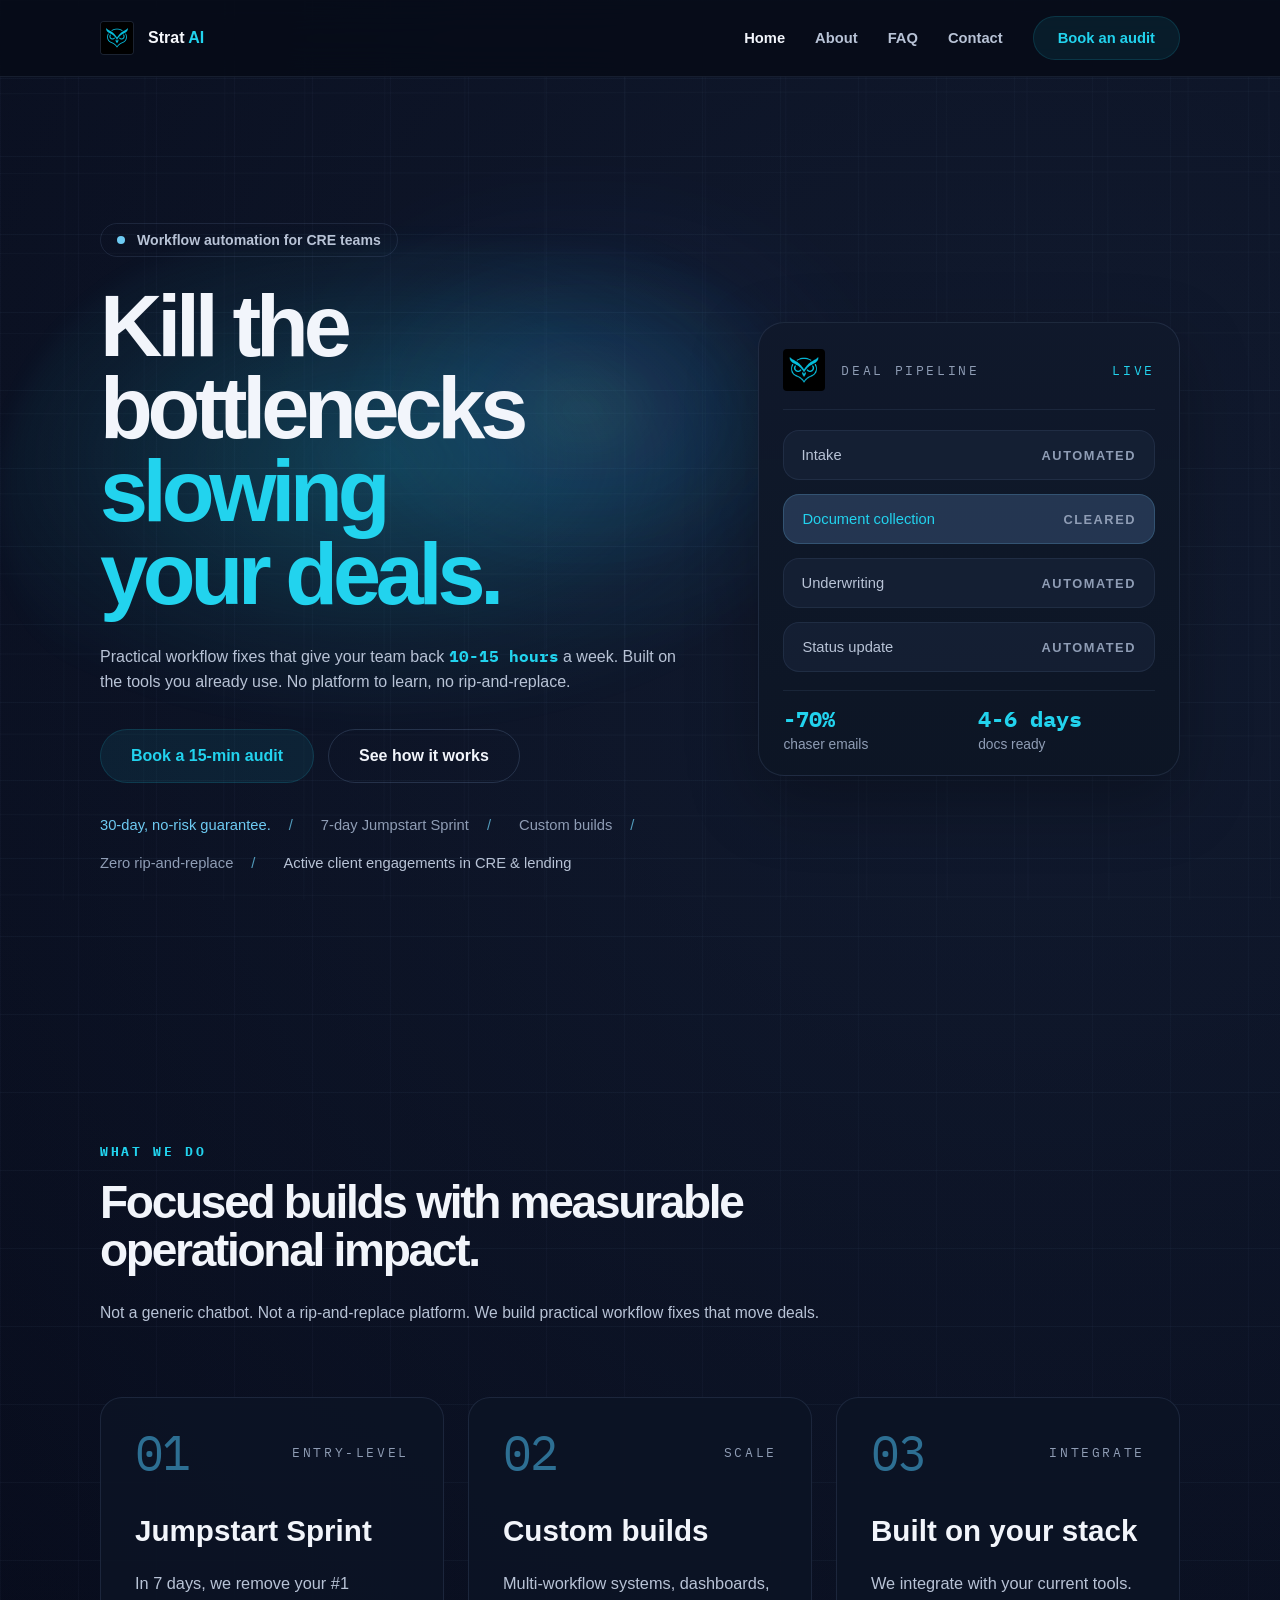
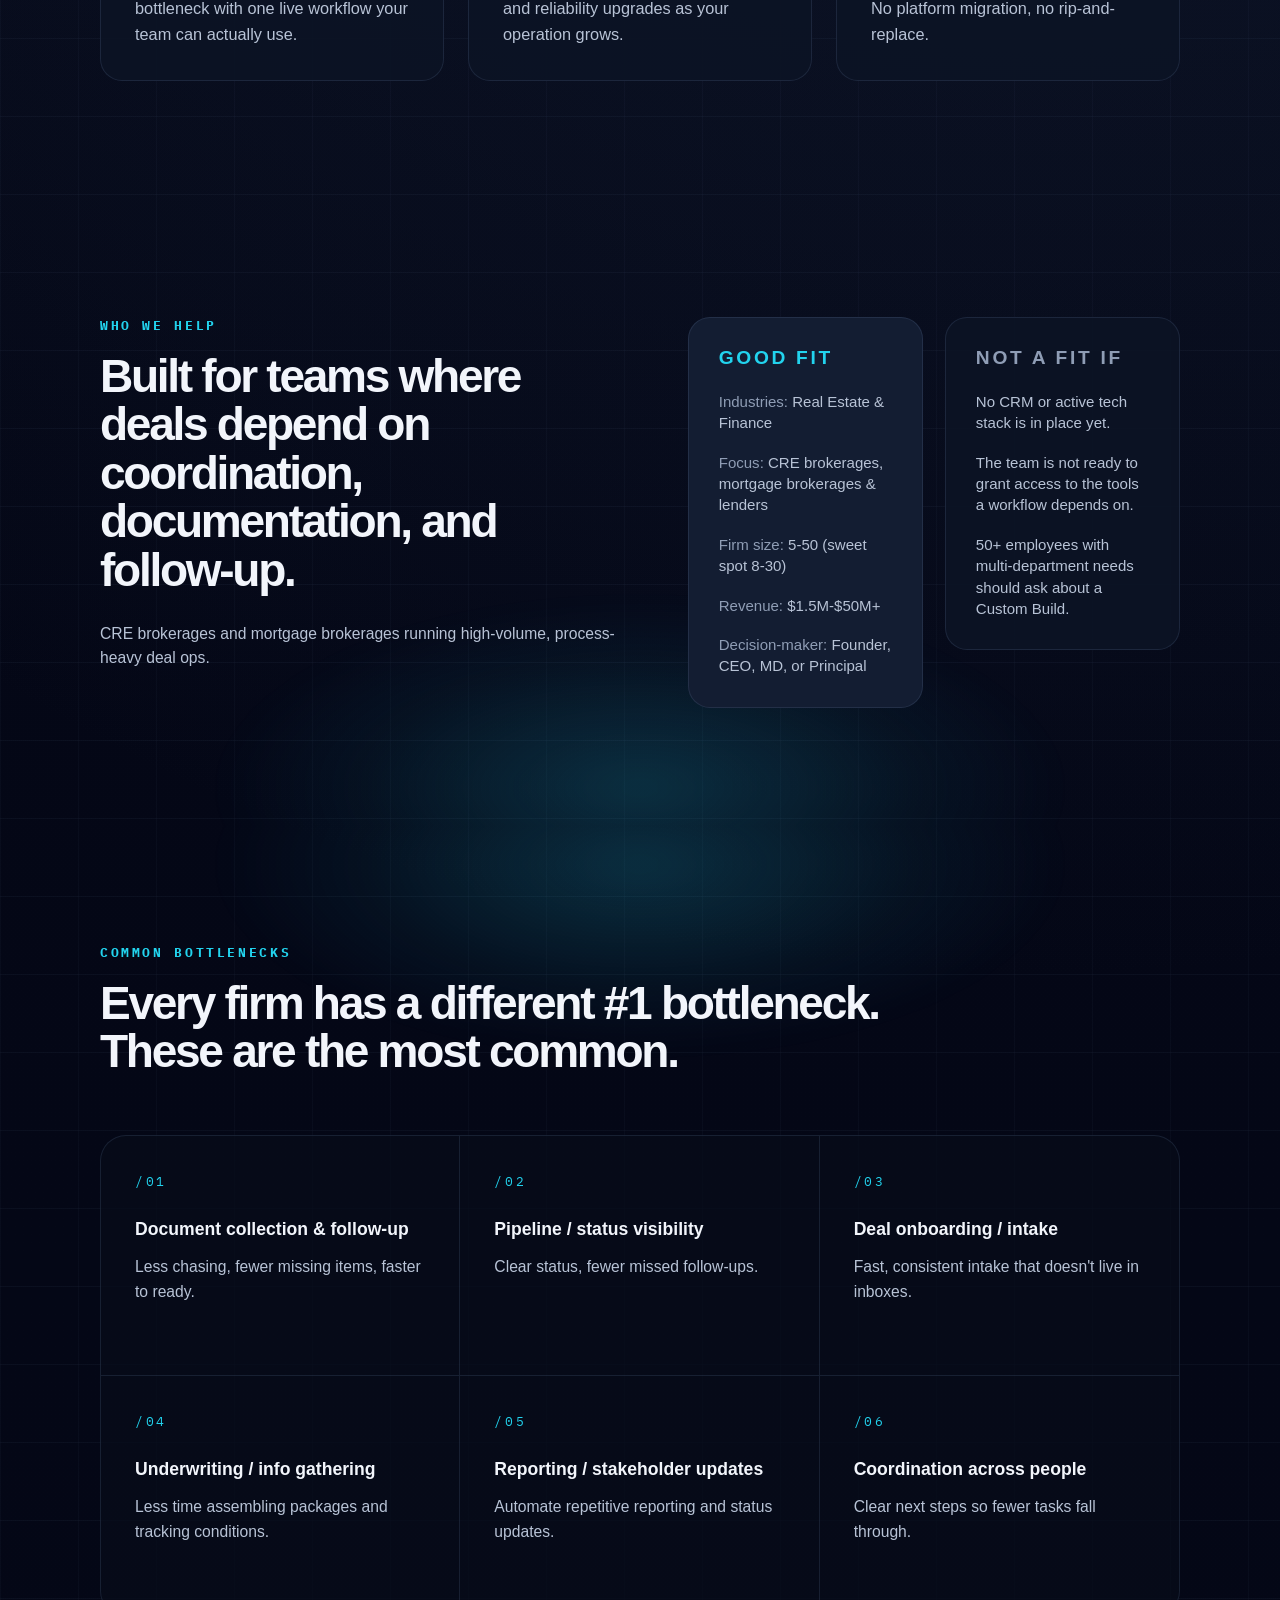
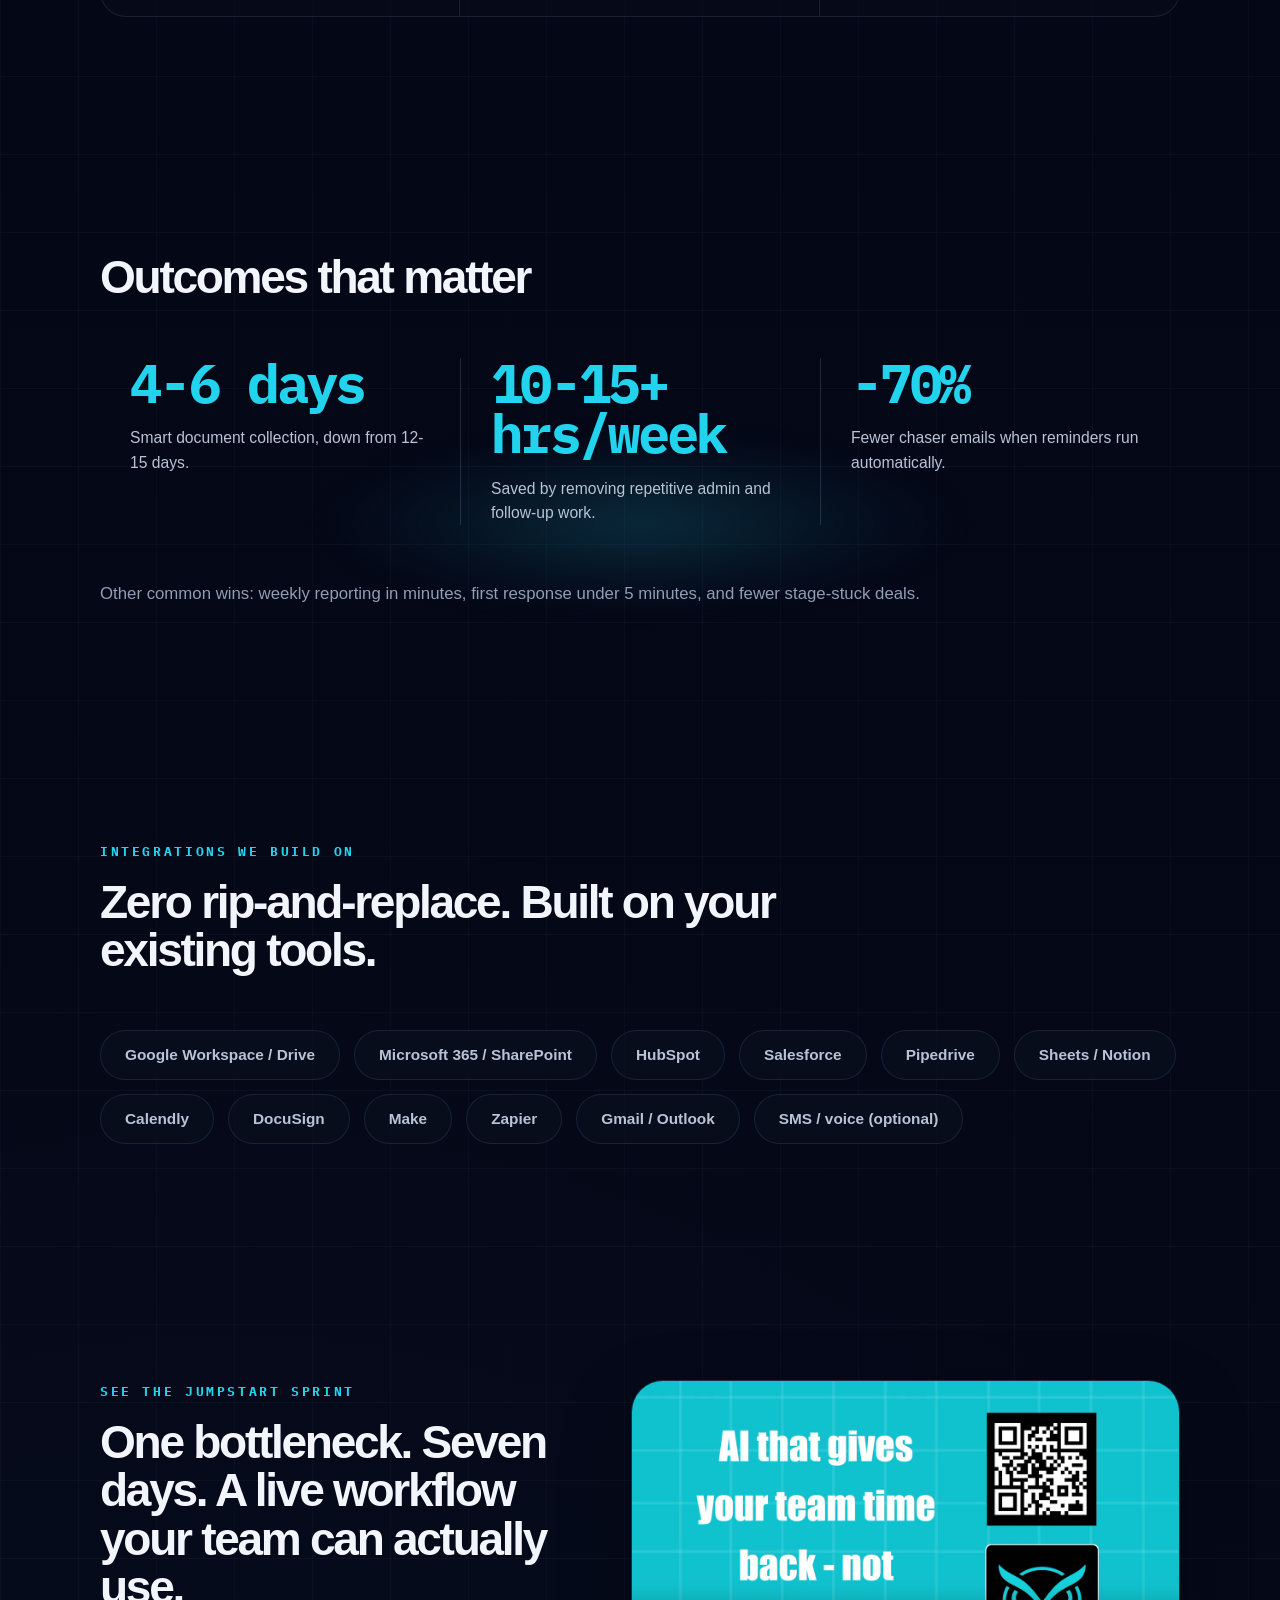
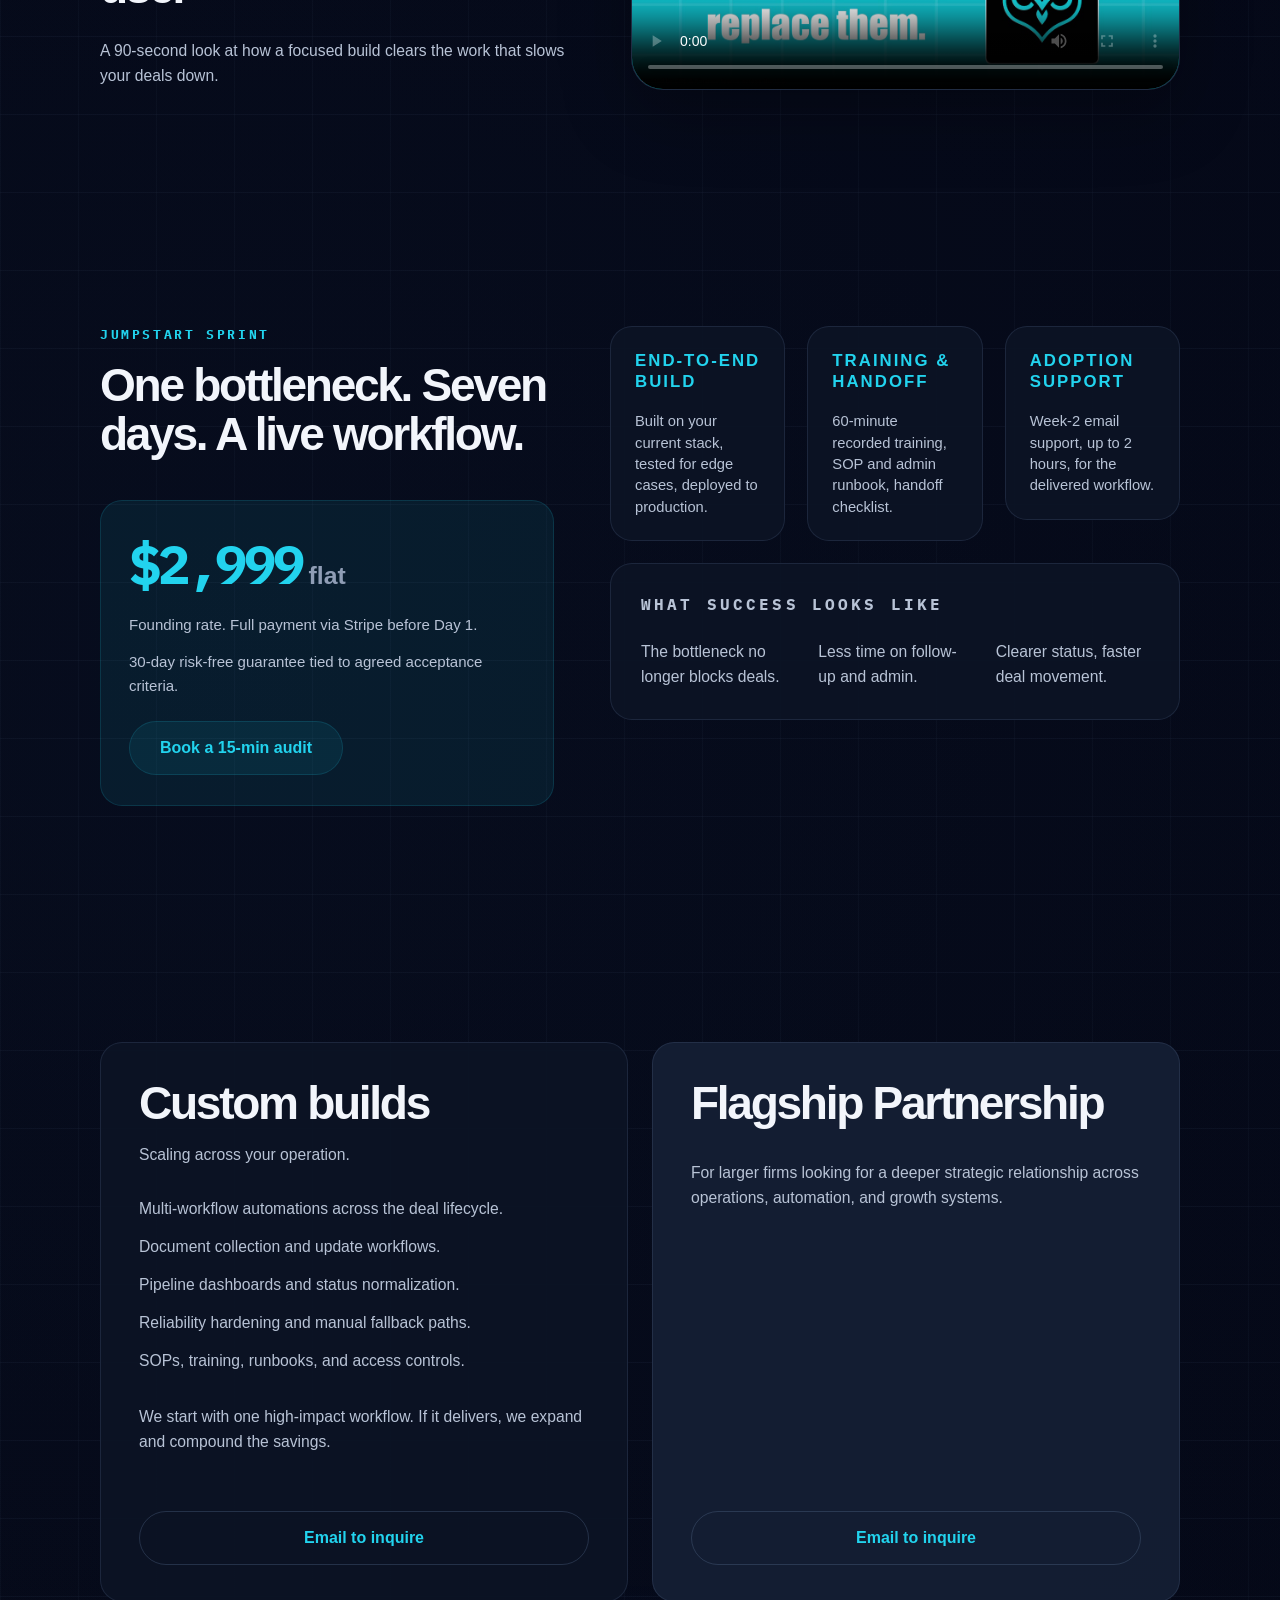
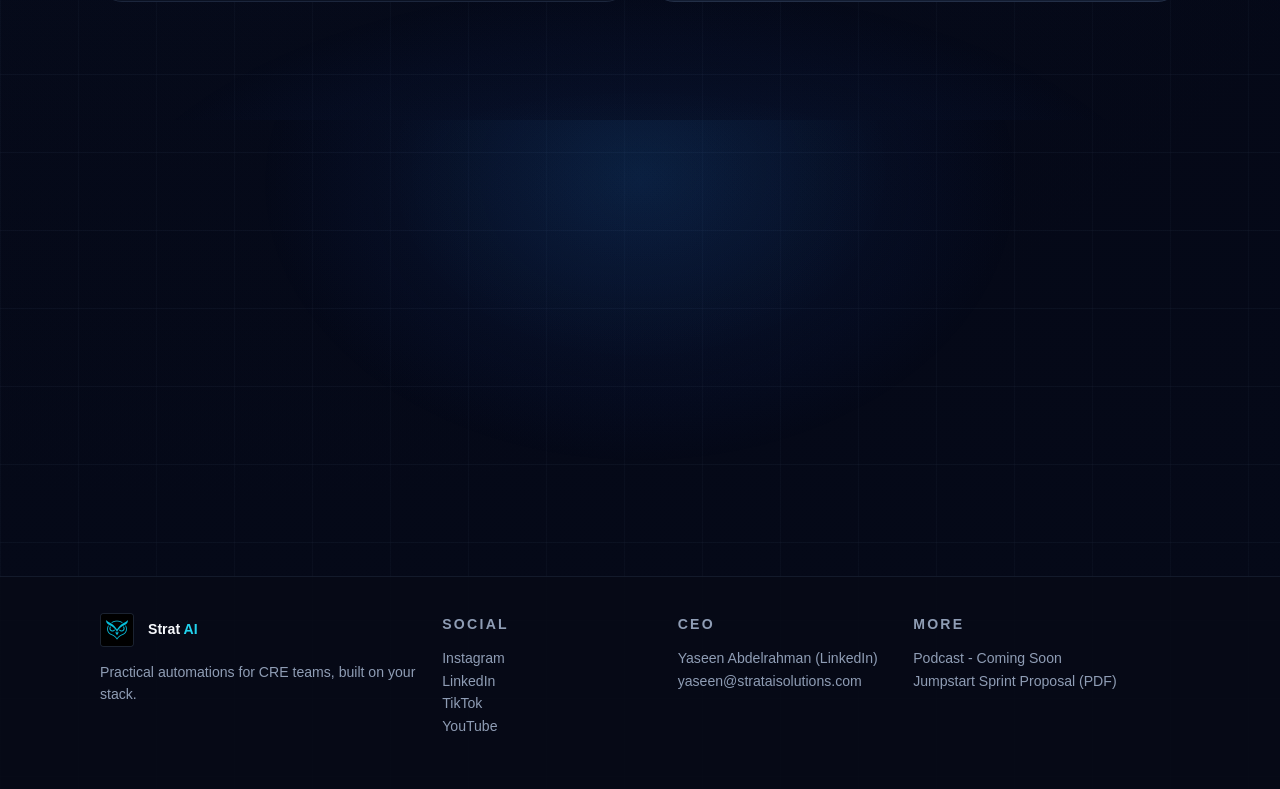
==== commit f47078d3: "6/12 edits made" ====
--- a/index.html
+++ b/index.html
@@ -8,6 +8,11 @@
       name="description"
       content="Practical workflow fixes for CRE teams. Built on the tools you already use. No rip-and-replace."
     />
+    <meta property="og:title" content="Strat AI | Workflow Automation for CRE Teams" />
+    <meta property="og:description" content="We remove your #1 operational bottleneck in 7 days. Built on your existing tools." />
+    <meta property="og:url" content="https://strataisolutions.com" />
+    <meta property="og:type" content="website" />
+    <meta property="og:image" content="https://strataisolutions.com/stratai-logo.jpg" />
     <link rel="preconnect" href="https://fonts.googleapis.com" />
     <link rel="preconnect" href="https://fonts.gstatic.com" crossorigin />
     <link
@@ -18,6 +23,7 @@
       href="https://assets.calendly.com/assets/external/widget.css"
       rel="stylesheet"
     />
+    <link rel="icon" href="/stratai-logo.jpg" type="image/jpeg" />
     <link rel="stylesheet" href="style.css" />
   </head>
   <body class="home-page">
@@ -87,6 +93,7 @@
                 <span>7-day Jumpstart Sprint</span>
                 <span>Custom builds</span>
                 <span>Zero rip-and-replace</span>
+                <span class="hero-meta-highlight">Active client engagements in CRE &amp; lending</span>
               </p>
             </div>
 
@@ -325,7 +332,7 @@
 
               <div class="price-card">
                 <h3><span>$2,999</span> flat</h3>
-                <p>Beta founding rate. Full payment via Stripe before Day 1.</p>
+                <p>Founding rate. Full payment via Stripe before Day 1.</p>
                 <p>30-day risk-free guarantee tied to agreed acceptance criteria.</p>
                 <a class="button button-primary button-accent-ghost calendly-trigger" href="https://calendly.com/yaseen-strataisolutions/intro?month=2026-02">Book a 15-min audit</a>
               </div>
@@ -393,7 +400,7 @@
             <p>In 15 minutes, we identify your biggest bottleneck and best next step.</p>
             <div class="book-call-actions">
               <a class="button button-primary button-accent-ghost calendly-trigger" href="https://calendly.com/yaseen-strataisolutions/intro?month=2026-02">Book a 15-min audit</a>
-              <a class="button button-secondary" href="../Strat%20AI%20Solutions%20-%20Beta%20Jumpstart%20Sprint%20Proposal%20-%20April%202026.pdf" target="_blank" rel="noreferrer">Open sprint proposal</a>
+              <a class="button button-secondary" href="Strat-AI-Sprint-Proposal.pdf" target="_blank" rel="noreferrer">Open sprint proposal</a>
             </div>
           </div>
         </section>
@@ -431,7 +438,7 @@
             <p class="footer-heading">More</p>
             <ul>
               <li><span>Podcast - Coming Soon</span></li>
-              <li><a href="../Strat%20AI%20Solutions%20-%20Beta%20Jumpstart%20Sprint%20Proposal%20-%20April%202026.pdf" target="_blank" rel="noreferrer">Jumpstart Sprint Proposal (PDF)</a></li>
+              <li><a href="Strat-AI-Sprint-Proposal.pdf" target="_blank" rel="noreferrer">Jumpstart Sprint Proposal (PDF)</a></li>
             </ul>
           </div>
         </div>
--- a/style.css
+++ b/style.css
@@ -586,6 +586,10 @@
   color: var(--accent);
 }
 
+.hero-meta-highlight {
+  color: var(--text-soft);
+}
+
 .hero-meta span:not(:last-child)::after {
   content: "/";
   margin-left: 18px;
@@ -2018,7 +2022,7 @@
 
   .mobile-nav {
     display: grid;
-    gap: 12px;
+    gap: 8px;
     max-height: 0;
     overflow: hidden;
     padding: 0 20px;
@@ -2028,12 +2032,15 @@
   }
 
   .mobile-nav.is-open {
-    max-height: 320px;
+    max-height: 460px;
     padding: 0 20px 18px;
     border-top-color: rgba(119, 145, 186, 0.12);
   }
 
   .mobile-nav a {
+    display: flex;
+    align-items: center;
+    min-height: 44px;
     color: var(--text-soft);
     font-weight: 600;
   }
@@ -2131,6 +2138,63 @@
   }
 }
 
+@media (max-width: 540px) {
+  .hero-title {
+    font-size: clamp(2.8rem, 12vw, 3.6rem);
+  }
+
+  .hero-actions {
+    display: grid;
+    grid-template-columns: 1fr;
+  }
+
+  .hero-actions .button {
+    width: 100%;
+  }
+
+  .hero-meta {
+    display: grid;
+    grid-template-columns: 1fr;
+    gap: 10px;
+  }
+
+  .hero-copy-glow::before {
+    left: -180px;
+    width: 680px;
+    height: 420px;
+  }
+
+  .pipeline-card {
+    padding: 22px 18px 18px;
+  }
+
+  .pipeline-card-header,
+  .pipeline-metrics {
+    gap: 12px;
+  }
+
+  .pipeline-metrics {
+    flex-direction: column;
+    align-items: flex-start;
+  }
+
+  .integration-pills {
+    display: grid;
+    grid-template-columns: 1fr;
+  }
+
+  .integration-pills span {
+    width: 100%;
+    justify-content: flex-start;
+    text-align: left;
+  }
+
+  .video-panel,
+  .about-video-panel {
+    border-radius: 24px;
+  }
+}
+
 @media (prefers-reduced-motion: reduce) {
   html {
     scroll-behavior: auto;
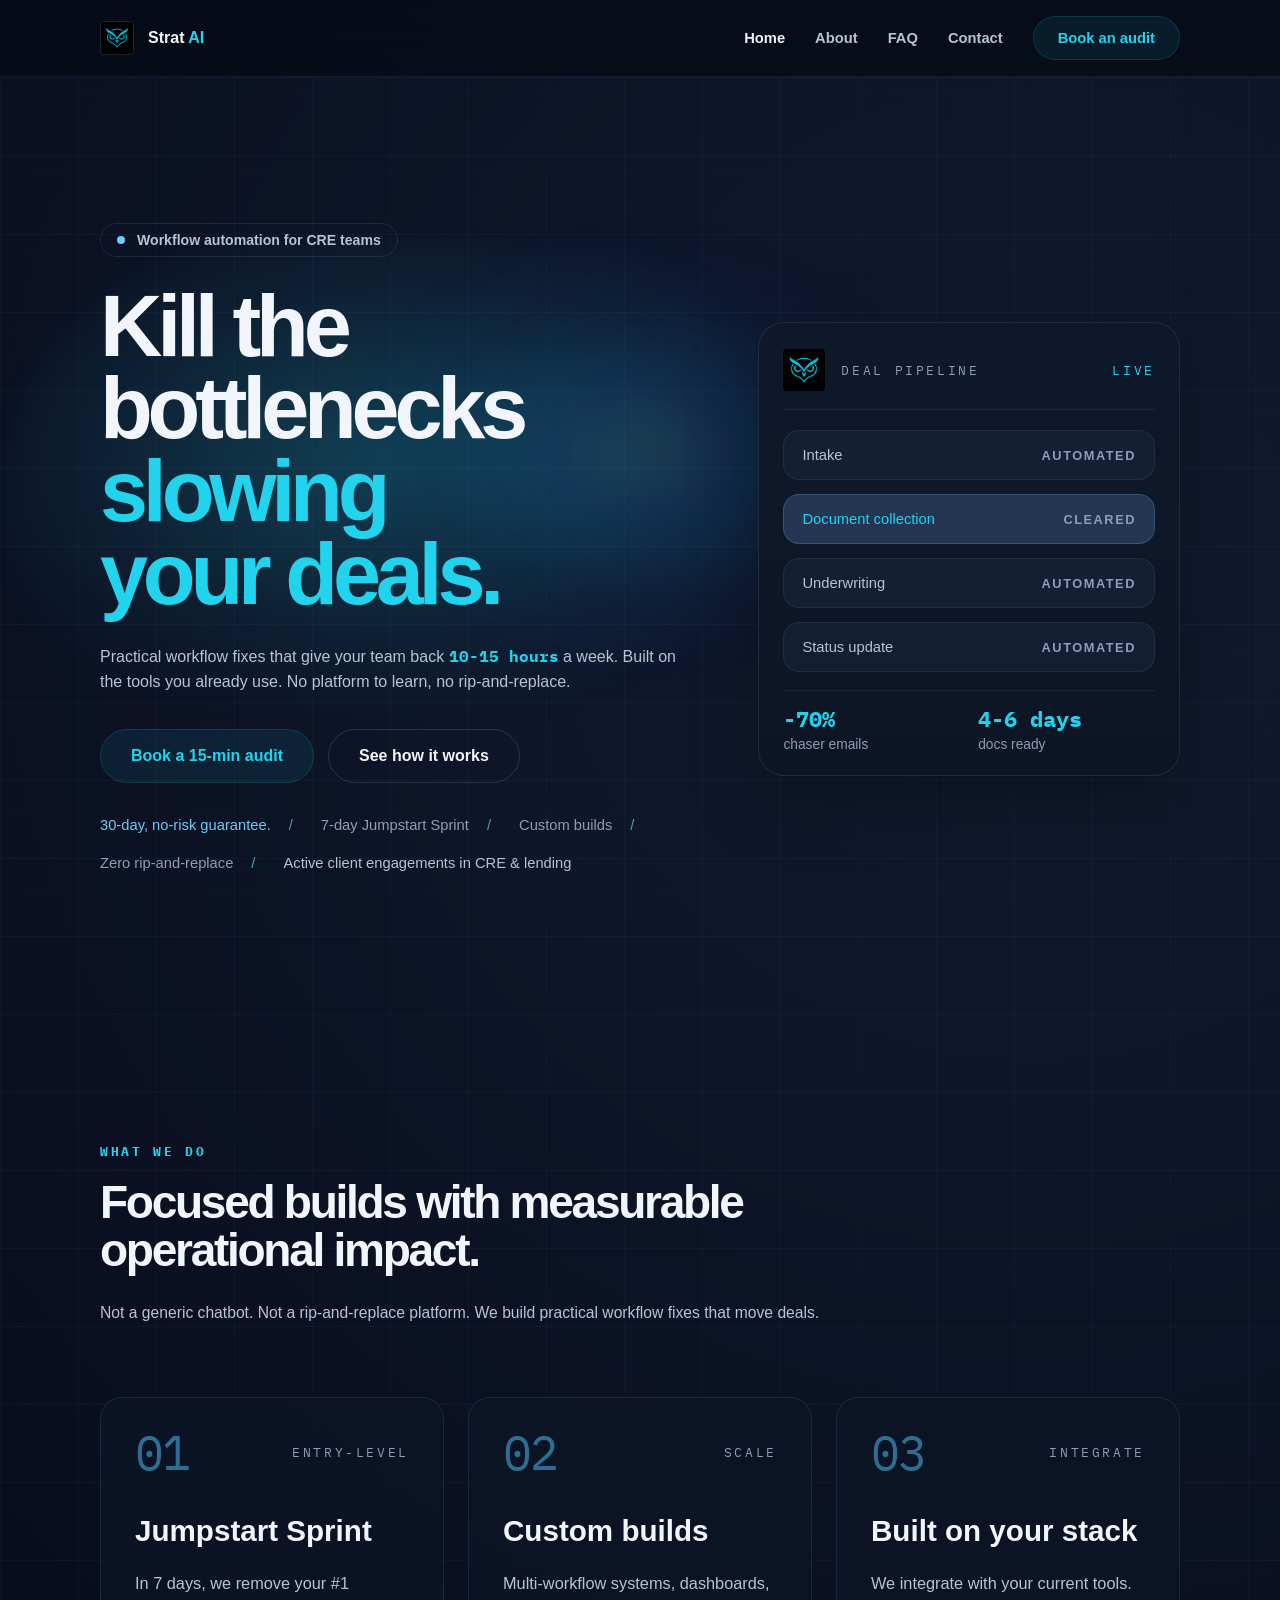
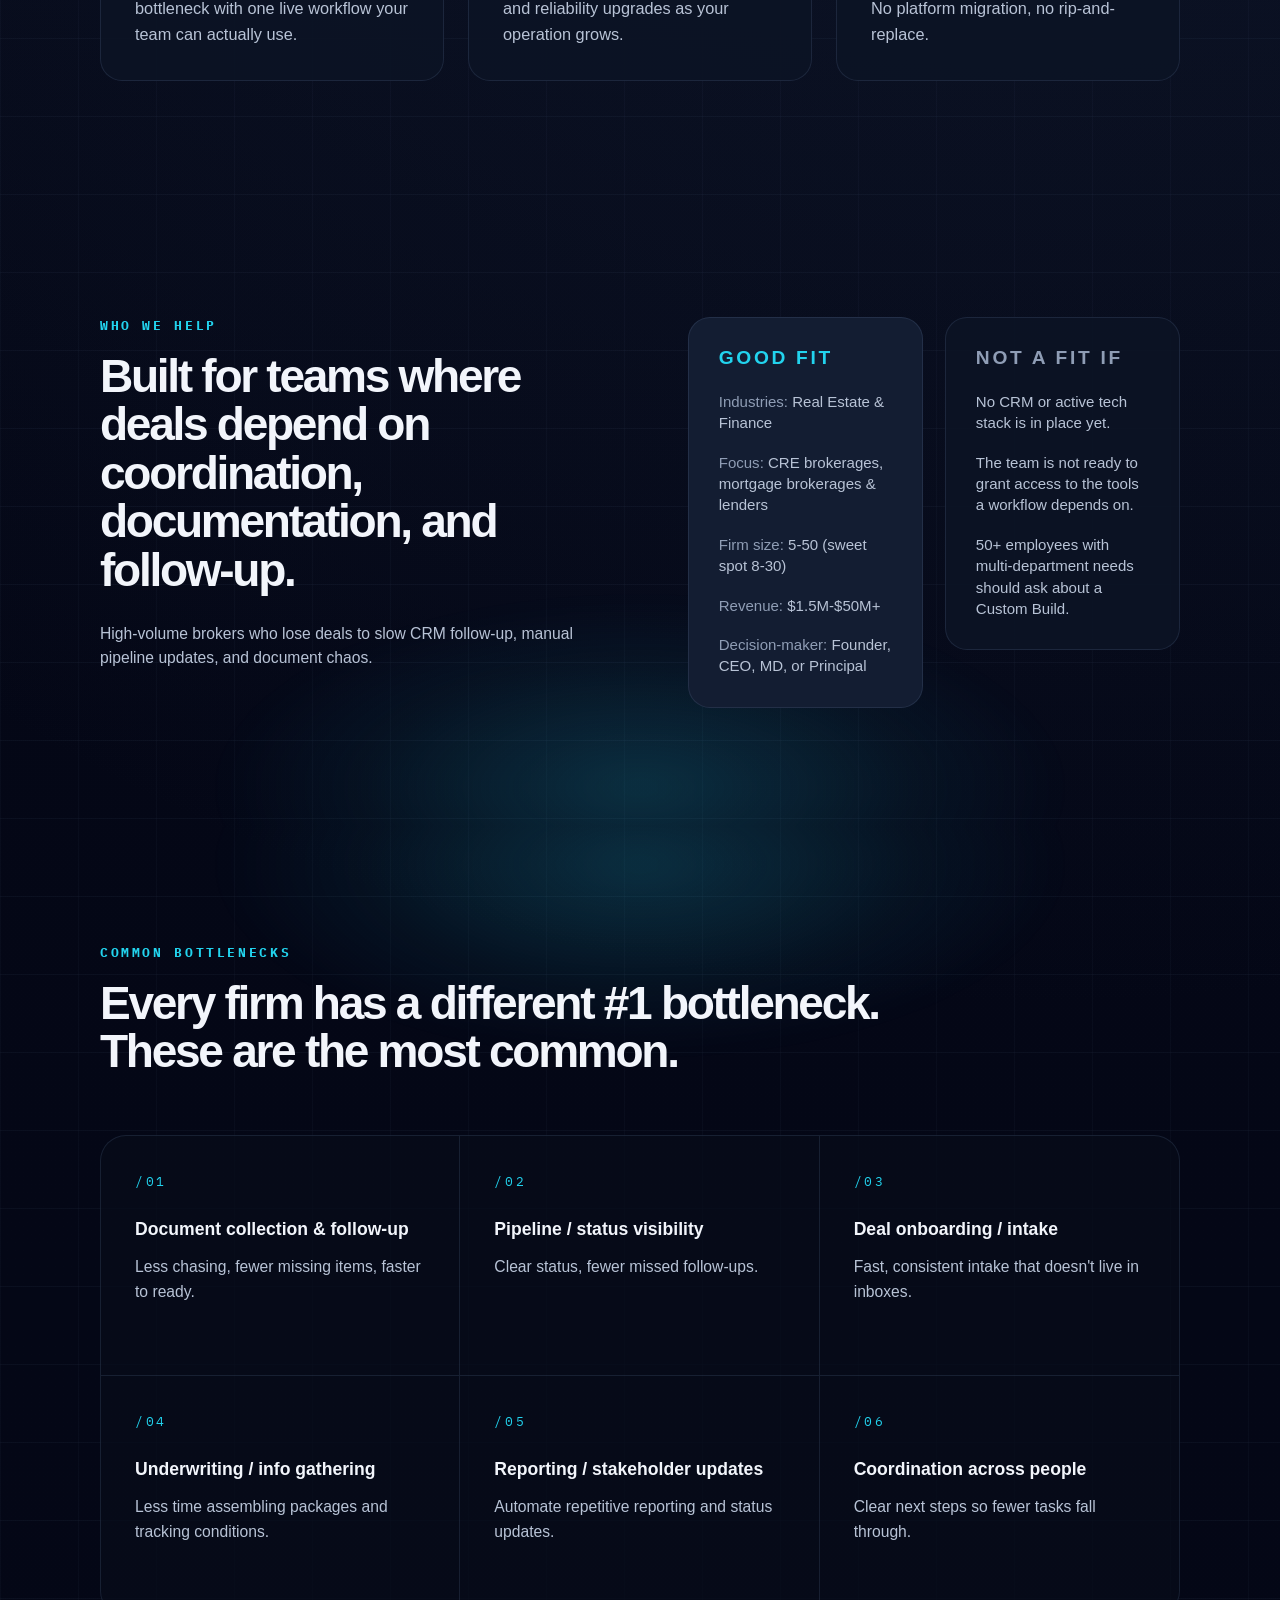
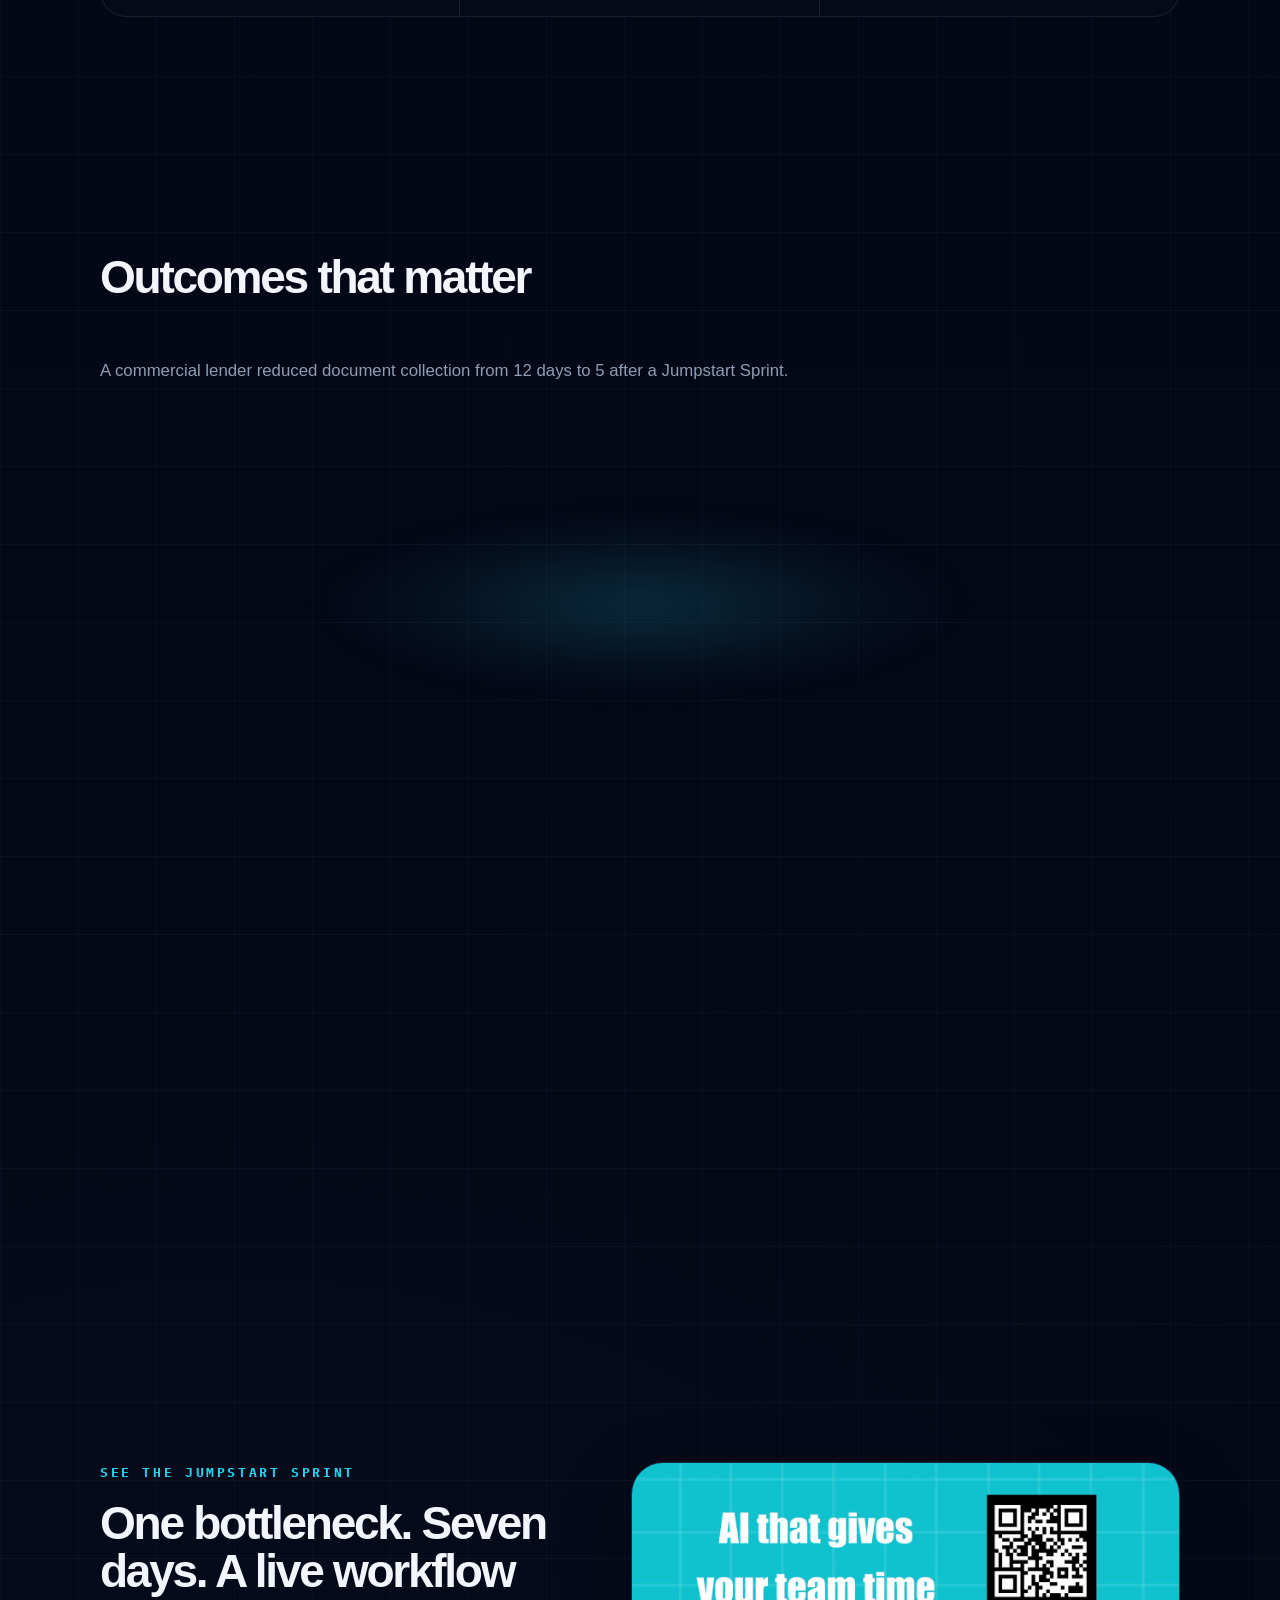
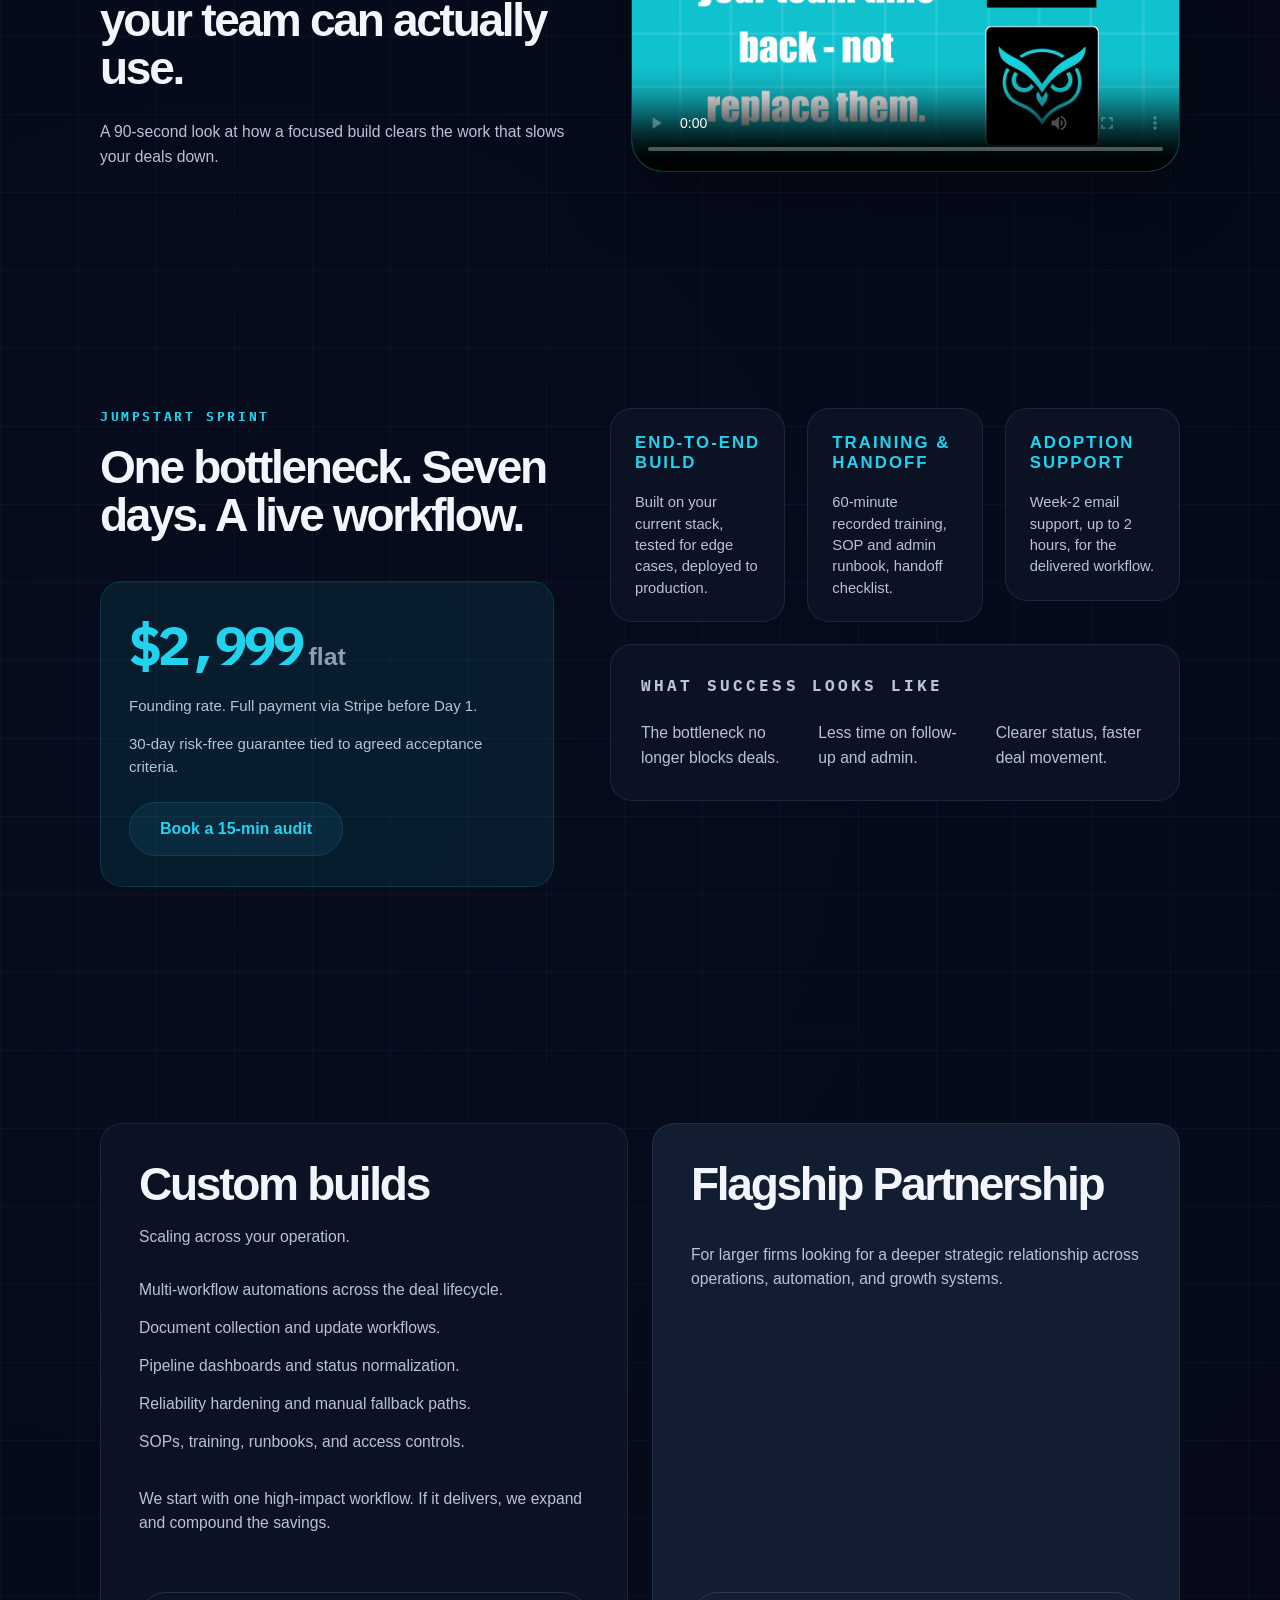
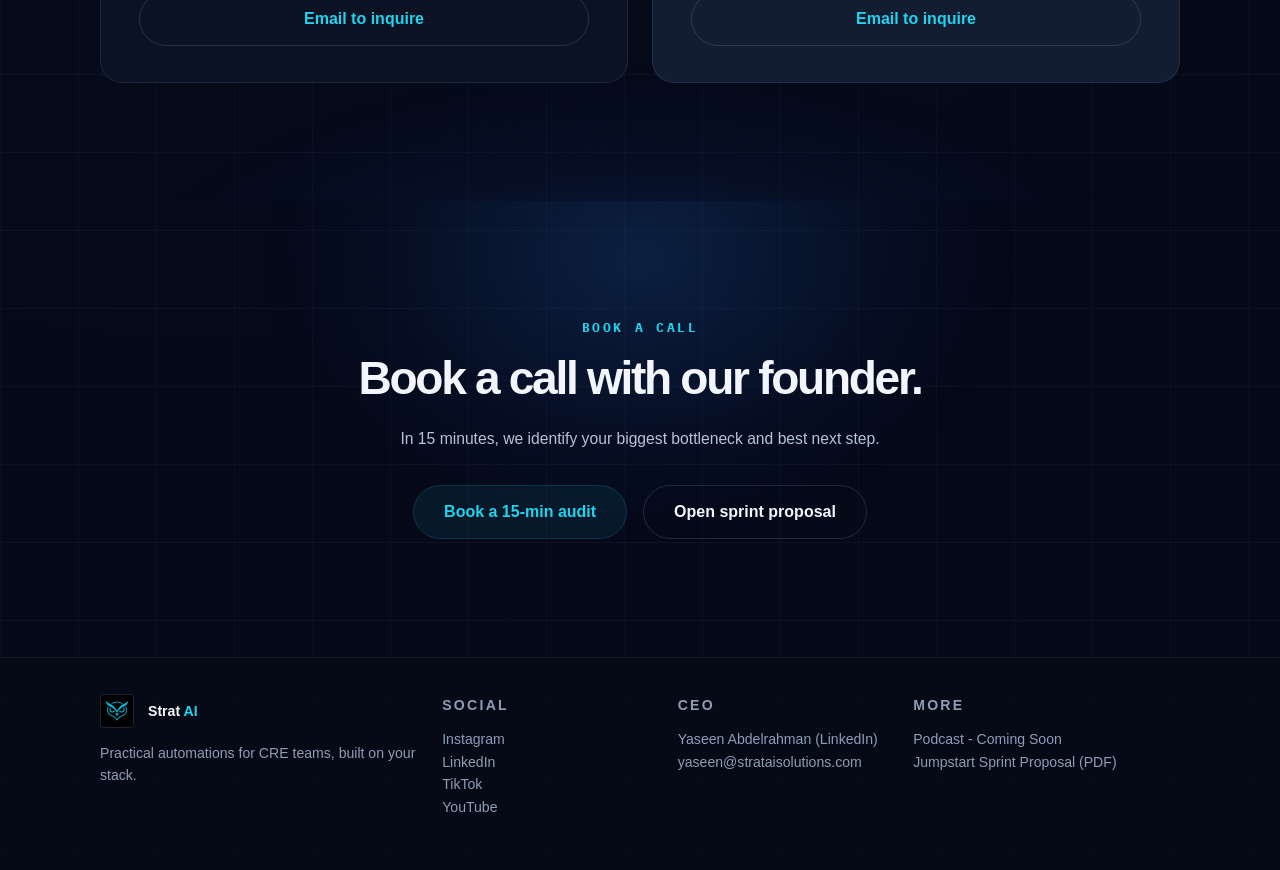
==== commit 82616f5b: "implemented most yellow-priority changes" ====
--- a/index.html
+++ b/index.html
@@ -186,7 +186,7 @@
             <div class="split-copy reveal">
               <p class="section-kicker">Who We Help</p>
               <h2>Built for teams where deals depend on coordination, documentation, and follow-up.</h2>
-              <p>CRE brokerages and mortgage brokerages running high-volume, process-heavy deal ops.</p>
+              <p>High-volume brokers who lose deals to slow CRM follow-up, manual pipeline updates, and document chaos.</p>
             </div>
 
             <div class="fit-grid">
@@ -260,6 +260,11 @@
             <div class="section-heading reveal">
               <h2>Outcomes that matter</h2>
             </div>
+
+            <p class="outcomes-note reveal">
+              A commercial lender reduced document collection from 12 days to 5 after
+              a Jumpstart Sprint.
+            </p>
 
             <div class="metrics reveal">
               <article class="metric">
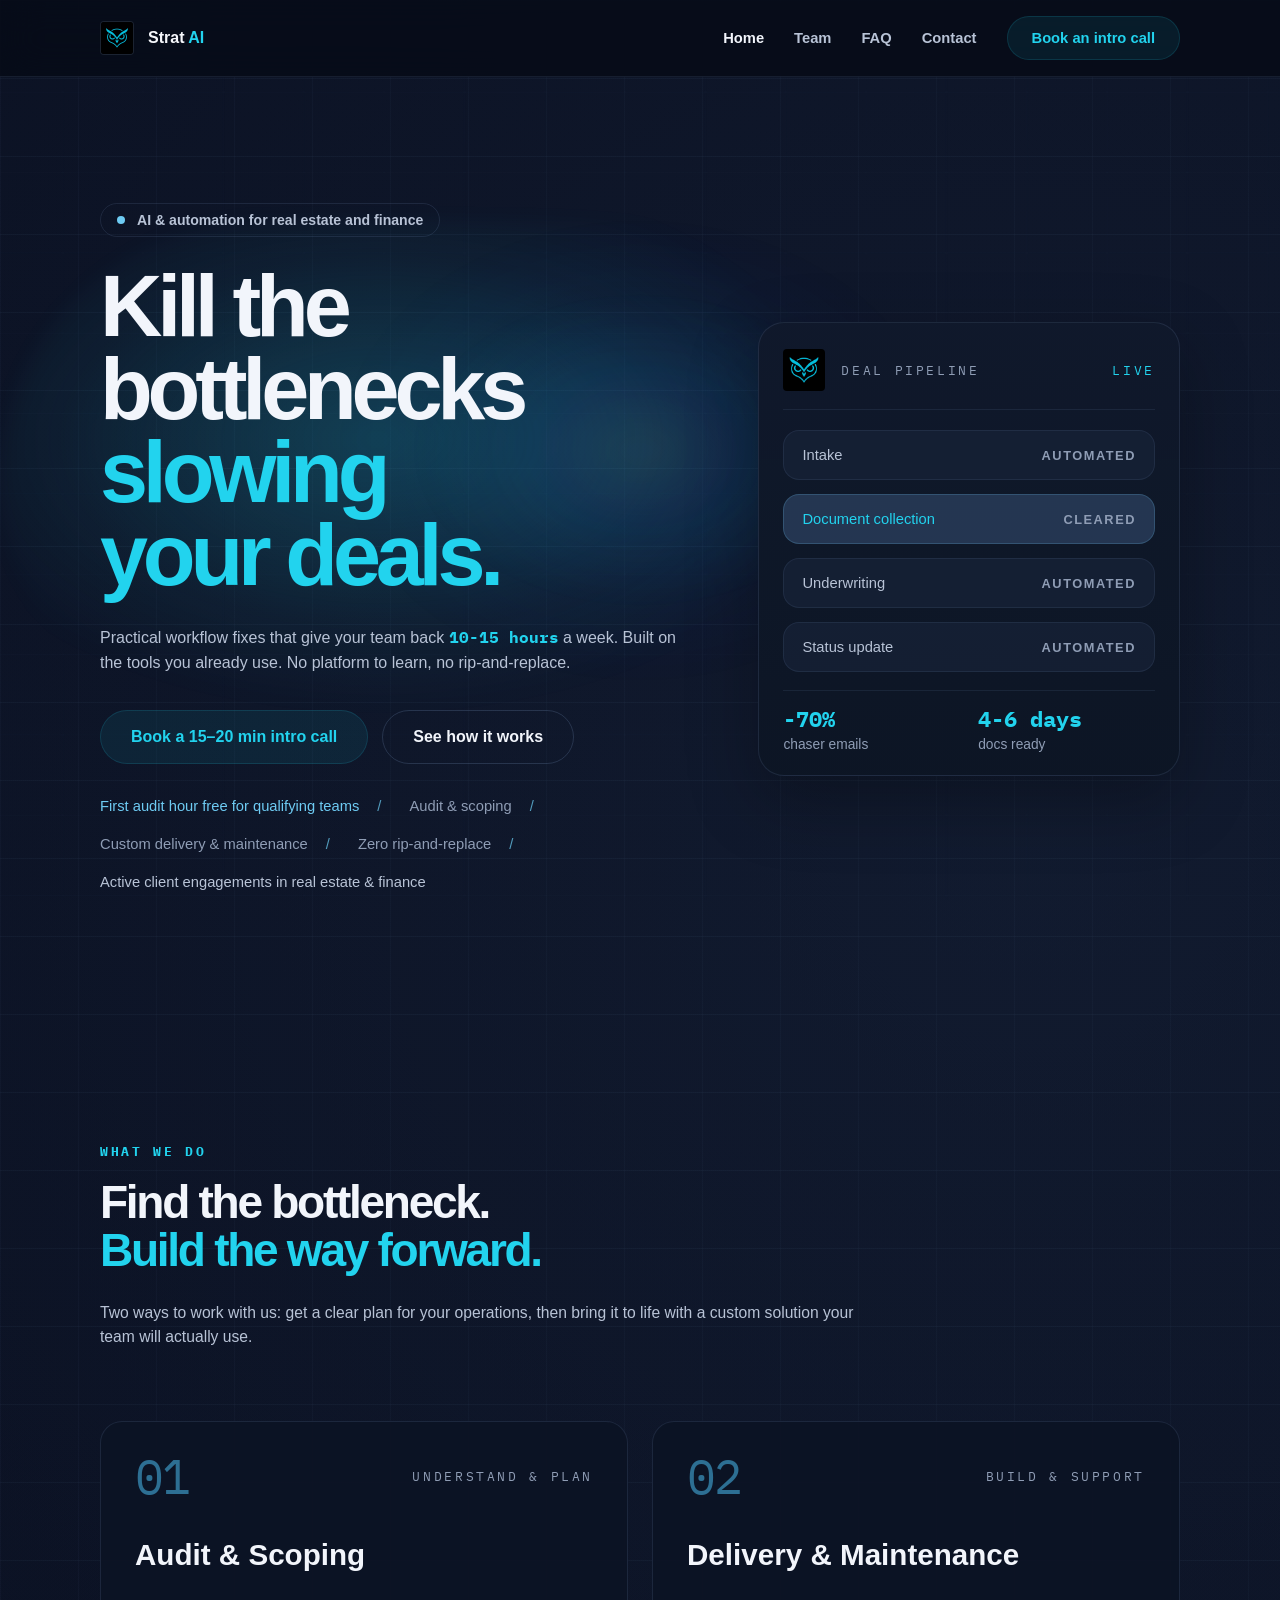
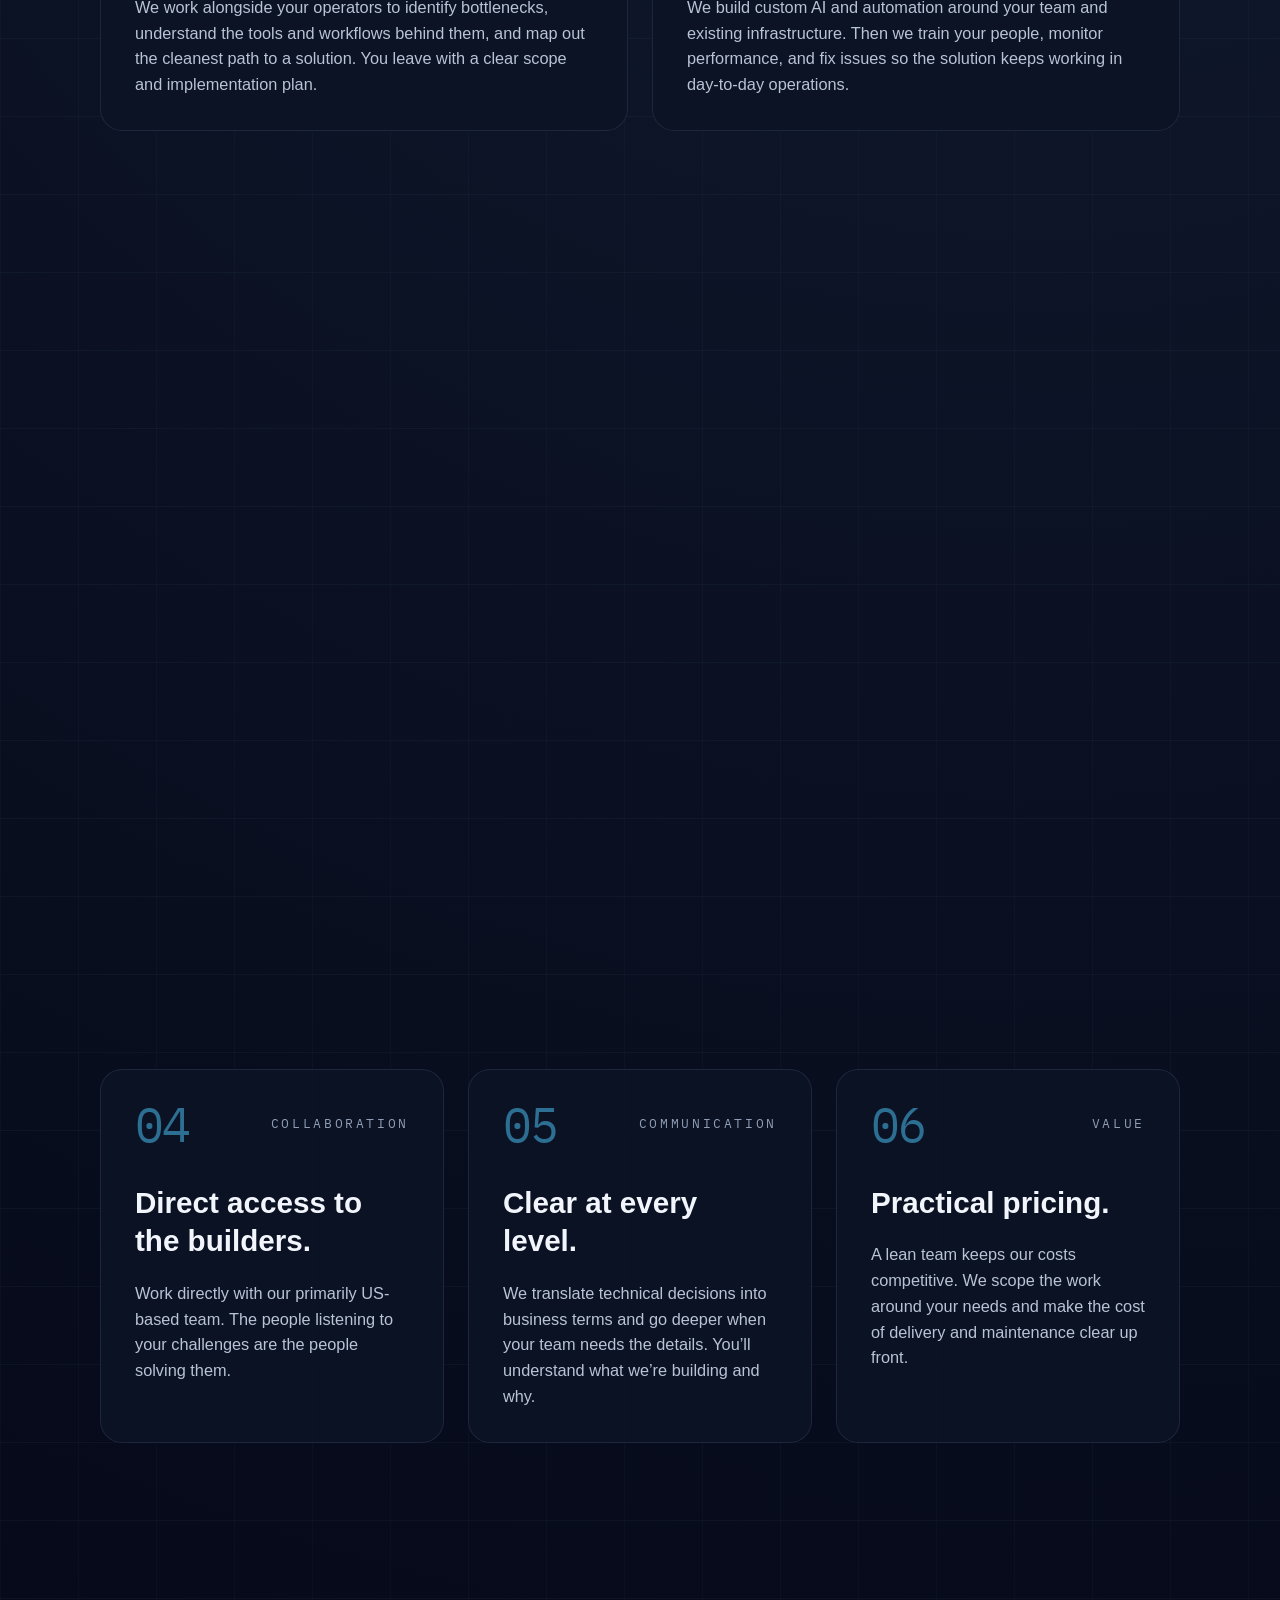
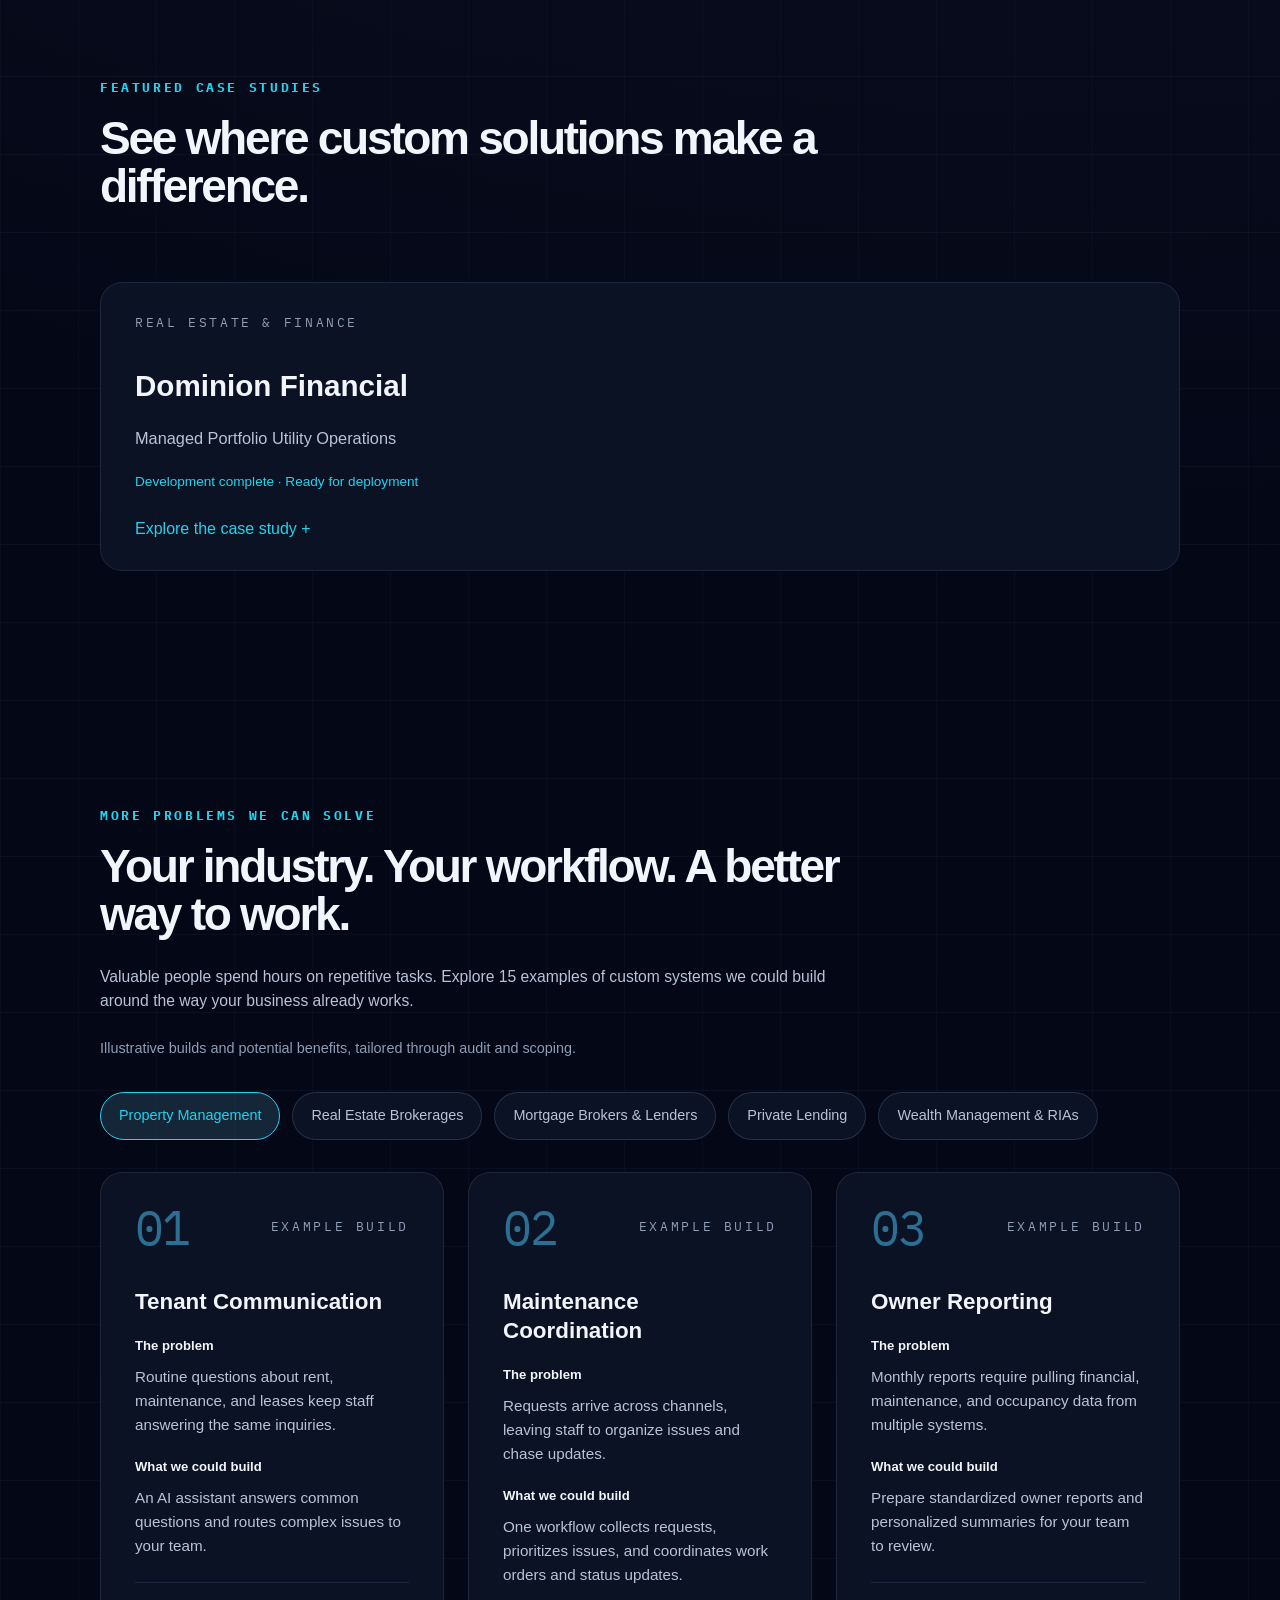
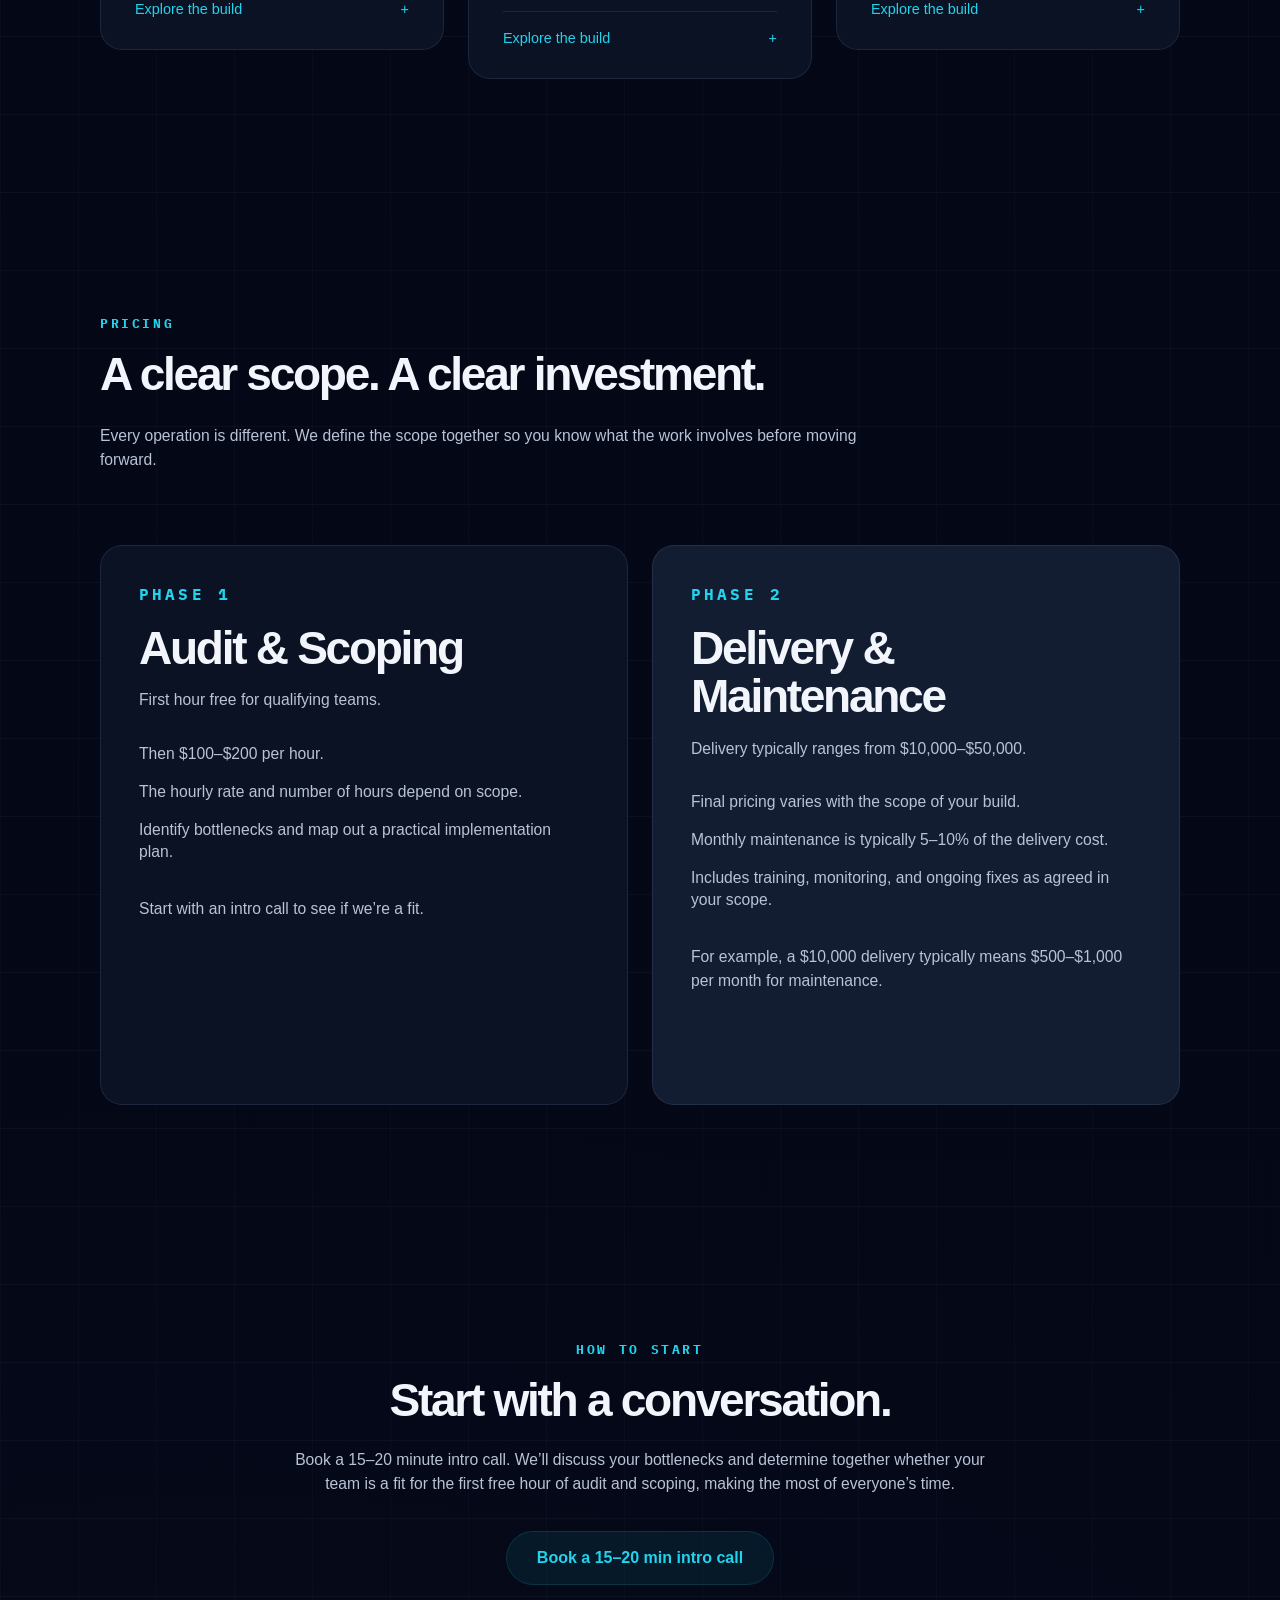
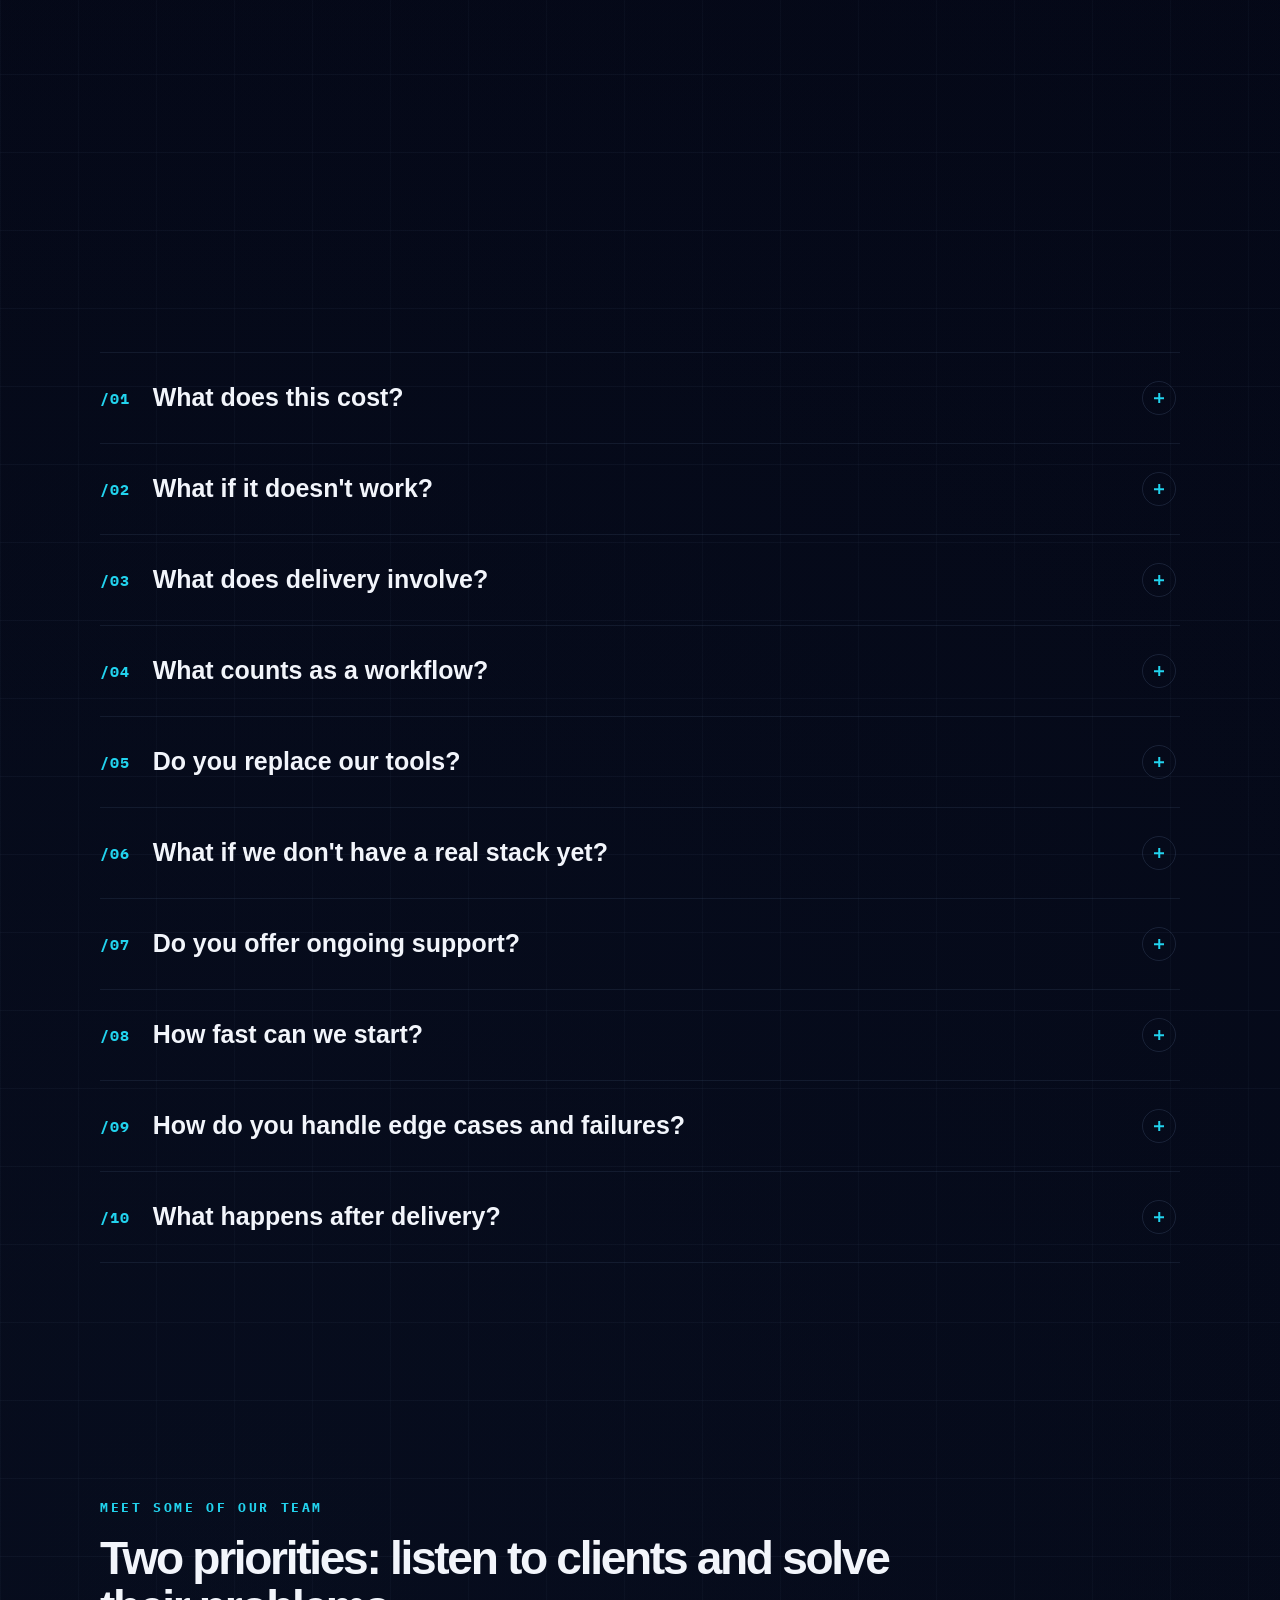
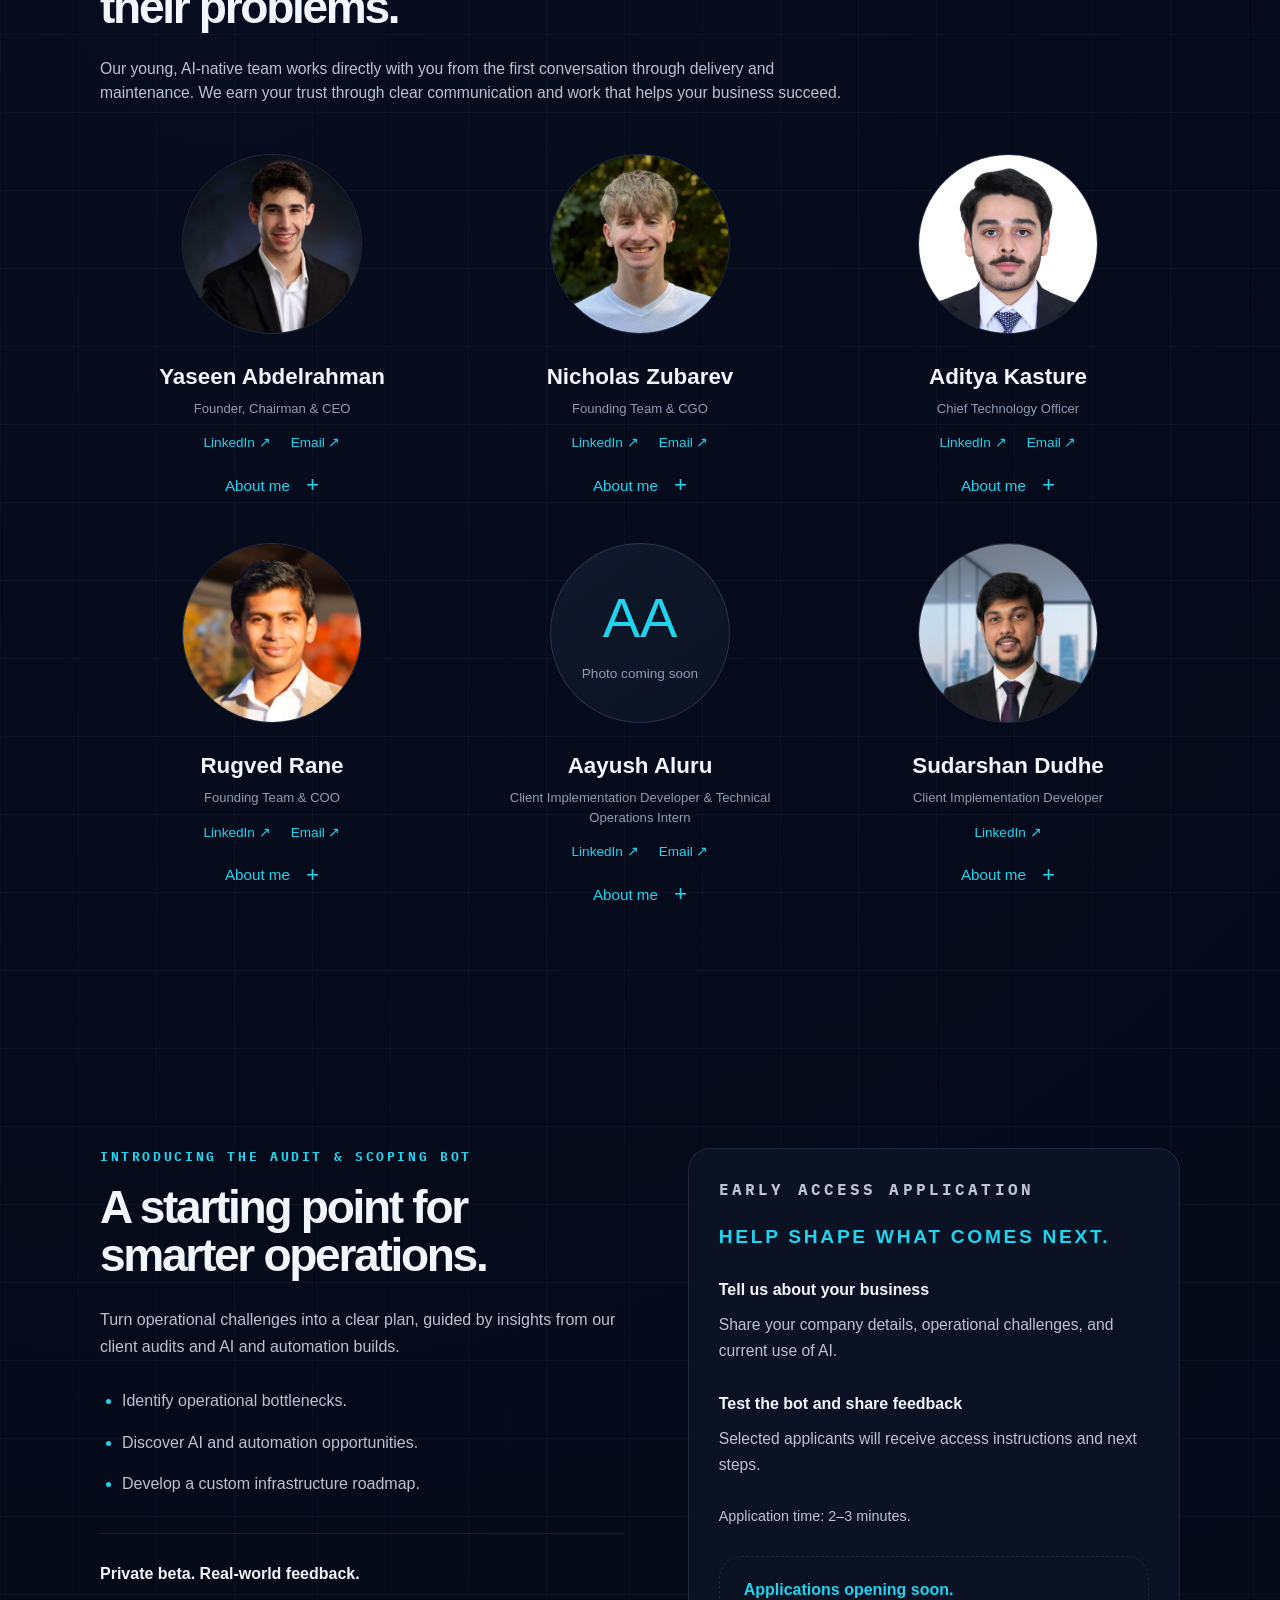
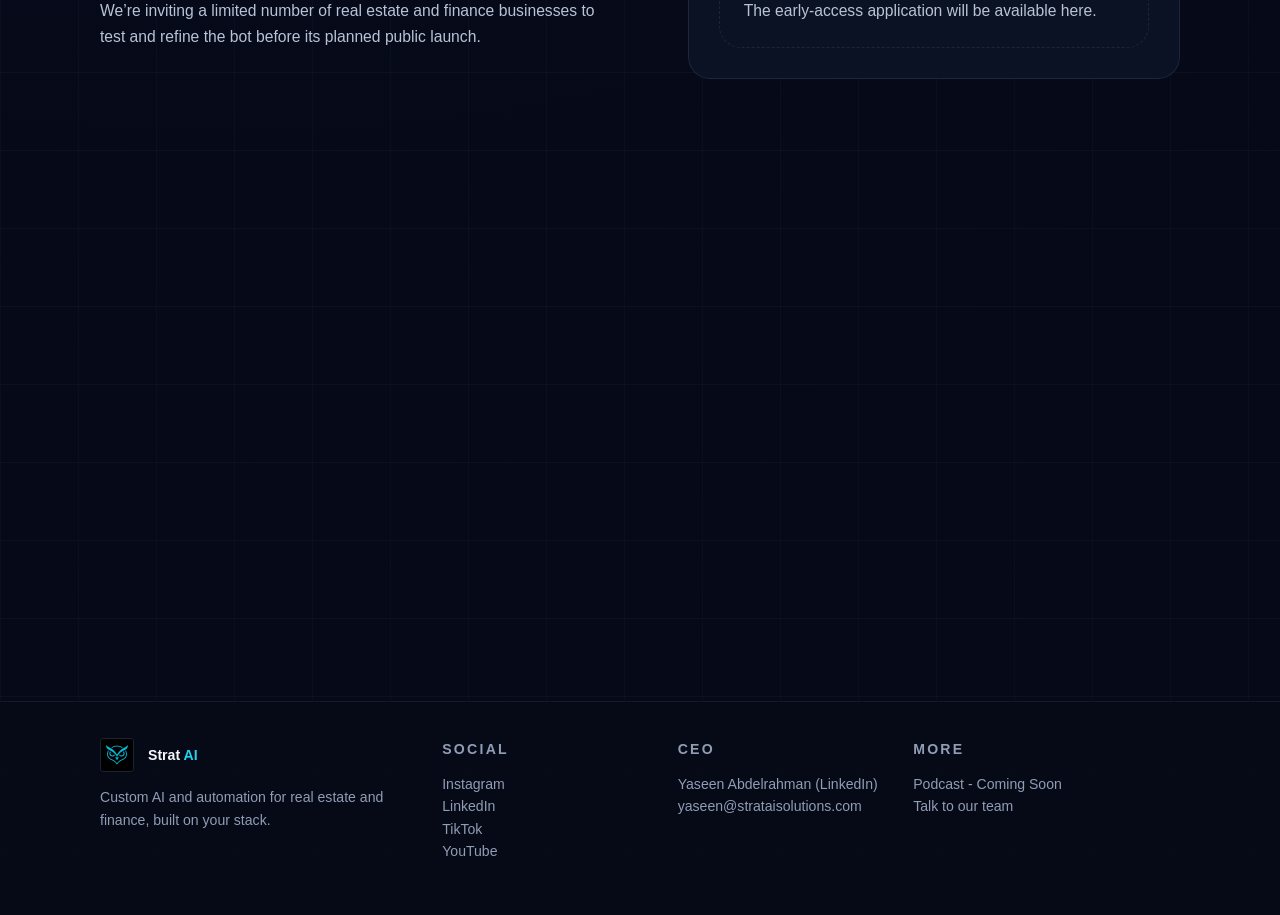
==== commit d676f222: "case study + complete website redo" ====
--- a/index.html
+++ b/index.html
@@ -3,13 +3,13 @@
   <head>
     <meta charset="UTF-8" />
     <meta name="viewport" content="width=device-width, initial-scale=1.0" />
-    <title>Strat AI | Workflow Automation for CRE Teams</title>
+    <title>Strat AI | AI &amp; Automation for Real Estate &amp; Finance</title>
     <meta
       name="description"
-      content="Practical workflow fixes for CRE teams. Built on the tools you already use. No rip-and-replace."
+      content="Practical workflow fixes for real estate and finance teams. Built on the tools you already use. No rip-and-replace."
     />
-    <meta property="og:title" content="Strat AI | Workflow Automation for CRE Teams" />
-    <meta property="og:description" content="We remove your #1 operational bottleneck in 7 days. Built on your existing tools." />
+    <meta property="og:title" content="Strat AI | AI &amp; Automation for Real Estate &amp; Finance" />
+    <meta property="og:description" content="Find operational bottlenecks, build custom solutions, and keep them running. Built on your existing tools." />
     <meta property="og:url" content="https://strataisolutions.com" />
     <meta property="og:type" content="website" />
     <meta property="og:image" content="https://strataisolutions.com/stratai-logo.jpg" />
@@ -36,16 +36,16 @@
       <header class="topbar">
         <div class="container topbar-inner">
           <a class="brandmark" href="#top" aria-label="Strat AI home">
-            <img src="../stratai-logo.jpg" alt="Strat AI logo" class="brandmark-logo" />
+            <img src="stratai-logo.jpg" alt="Strat AI logo" class="brandmark-logo" />
             <span class="brandmark-text">Strat <span>AI</span></span>
           </a>
 
           <nav class="main-nav" aria-label="Primary">
             <a class="is-current" href="index.html">Home</a>
-            <a href="about-us.html">About</a>
-            <a href="faq.html">FAQ</a>
+            <a href="index.html#team">Team</a>
+            <a href="index.html#faq">FAQ</a>
             <a href="contact.html">Contact</a>
-            <a class="nav-cta calendly-trigger" href="https://calendly.com/yaseen-strataisolutions/intro?month=2026-02">Book an audit</a>
+            <a class="nav-cta calendly-trigger" href="https://calendly.com/yaseen-strataisolutions/intro">Book an intro call</a>
           </nav>
 
           <button class="nav-toggle" type="button" aria-expanded="false" aria-controls="mobile-nav">
@@ -56,10 +56,10 @@
 
         <div class="mobile-nav" id="mobile-nav">
           <a href="index.html">Home</a>
-          <a href="about-us.html">About</a>
-          <a href="faq.html">FAQ</a>
+          <a href="index.html#team">Team</a>
+          <a href="index.html#faq">FAQ</a>
           <a href="contact.html">Contact</a>
-          <a class="nav-cta mobile-nav-cta calendly-trigger" href="https://calendly.com/yaseen-strataisolutions/intro?month=2026-02">Book an audit</a>
+          <a class="nav-cta mobile-nav-cta calendly-trigger" href="https://calendly.com/yaseen-strataisolutions/intro">Book an intro call</a>
         </div>
       </header>
 
@@ -69,7 +69,7 @@
             <div class="hero-copy hero-copy-glow reveal">
               <div class="eyebrow-pill">
                 <span class="eyebrow-dot"></span>
-                Workflow automation for CRE teams
+                AI &amp; automation for real estate and finance
               </div>
 
               <h1 class="hero-title">
@@ -84,23 +84,23 @@
               </p>
 
               <div class="hero-actions">
-                <a class="button button-primary button-accent-ghost calendly-trigger" href="https://calendly.com/yaseen-strataisolutions/intro?month=2026-02">Book a 15-min audit</a>
+                <a class="button button-primary button-accent-ghost calendly-trigger" href="https://calendly.com/yaseen-strataisolutions/intro">Book a 15–20 min intro call</a>
                 <a class="button button-secondary" href="#what-we-do">See how it works</a>
               </div>
 
               <p class="hero-meta">
-                <span>30-day, no-risk guarantee.</span>
-                <span>7-day Jumpstart Sprint</span>
-                <span>Custom builds</span>
+                <span>First audit hour free for qualifying teams</span>
+                <span>Audit &amp; scoping</span>
+                <span>Custom delivery &amp; maintenance</span>
                 <span>Zero rip-and-replace</span>
-                <span class="hero-meta-highlight">Active client engagements in CRE &amp; lending</span>
+                <span class="hero-meta-highlight">Active client engagements in real estate &amp; finance</span>
               </p>
             </div>
 
             <aside class="pipeline-card reveal">
               <div class="pipeline-card-header">
                 <div class="pipeline-card-brand">
-                  <img src="../stratai-logo.jpg" alt="" />
+                  <img src="stratai-logo.jpg" alt="" />
                   <span>Deal Pipeline</span>
                 </div>
                 <span class="pipeline-status">Live</span>
@@ -143,282 +143,777 @@
           <div class="container">
             <div class="section-heading reveal">
               <p class="section-kicker">What We Do</p>
-              <h2>Focused builds with measurable operational impact.</h2>
-              <p>
-                Not a generic chatbot. Not a rip-and-replace platform. We build practical workflow fixes
-                that move deals.
-              </p>
-            </div>
-
+              <h2 class="about-title">Find the bottleneck.<br /><span>Build the way forward.</span></h2>
+              <p>Two ways to work with us: get a clear plan for your operations, then bring it to life with a custom solution your team will actually use.</p>
+            </div>
+            <div class="custom-grid offering-cards">
+              <article class="info-card reveal">
+                <div class="info-card-top"><span class="info-card-number">01</span><span class="info-card-tag">Understand &amp; Plan</span></div>
+                <h3>Audit &amp; Scoping</h3>
+                <p>We work alongside your operators to identify bottlenecks, understand the tools and workflows behind them, and map out the cleanest path to a solution. You leave with a clear scope and implementation plan.</p>
+              </article>
+              <article class="info-card reveal">
+                <div class="info-card-top"><span class="info-card-number">02</span><span class="info-card-tag">Build &amp; Support</span></div>
+                <h3>Delivery &amp; Maintenance</h3>
+                <p>We build custom AI and automation around your team and existing infrastructure. Then we train your people, monitor performance, and fix issues so the solution keeps working in day-to-day operations.</p>
+              </article>
+            </div>
+          </div>
+        </section>
+
+        <section class="section section-contrast" id="why-strat-ai">
+          <div class="container">
+            <div class="section-heading reveal">
+              <p class="section-kicker">Why Strat AI</p>
+              <h2>The people building your solution are the people you work with.</h2>
+              <p>Plenty of teams offer AI and automation. We earn your trust by understanding your operation, staying close to your team, and taking responsibility for the result.</p>
+            </div>
             <div class="triple-cards">
               <article class="info-card reveal">
                 <div class="info-card-top">
                   <span class="info-card-number">01</span>
-                  <span class="info-card-tag">Entry-level</span>
-                </div>
-                <h3>Jumpstart Sprint</h3>
-                <p>In 7 days, we remove your #1 bottleneck with one live workflow your team can actually use.</p>
-              </article>
-
+                  <span class="info-card-tag">Experience</span>
+                </div>
+                <h3>AI-native. Operator-minded.</h3><p>We’re a young team that has grown up with technology and experienced operational bottlenecks firsthand inside a real estate firm. We understand the work behind the workflow.</p></article>
               <article class="info-card reveal">
                 <div class="info-card-top">
                   <span class="info-card-number">02</span>
-                  <span class="info-card-tag">Scale</span>
-                </div>
-                <h3>Custom builds</h3>
-                <p>Multi-workflow systems, dashboards, and reliability upgrades as your operation grows.</p>
-              </article>
-
+                  <span class="info-card-tag">Commitment</span>
+                </div>
+                <h3>Your success matters.</h3><p>We care about your company and our part in its success. We bring experience across a wide range of operational challenges and measure results with data.</p></article>
               <article class="info-card reveal">
                 <div class="info-card-top">
                   <span class="info-card-number">03</span>
-                  <span class="info-card-tag">Integrate</span>
-                </div>
-                <h3>Built on your stack</h3>
-                <p>We integrate with your current tools. No platform migration, no rip-and-replace.</p>
-              </article>
+                  <span class="info-card-tag">Adoption</span>
+                </div>
+                <h3>Built around your team.</h3><p>We work with your existing infrastructure and the people who use it. Training and ongoing maintenance help turn a custom build into a tool your team relies on.</p></article>
+              <article class="info-card reveal">
+                <div class="info-card-top">
+                  <span class="info-card-number">04</span>
+                  <span class="info-card-tag">Collaboration</span>
+                </div>
+                <h3>Direct access to the builders.</h3><p>Work directly with our primarily US-based team. The people listening to your challenges are the people solving them.</p></article>
+              <article class="info-card reveal">
+                <div class="info-card-top">
+                  <span class="info-card-number">05</span>
+                  <span class="info-card-tag">Communication</span>
+                </div>
+                <h3>Clear at every level.</h3><p>We translate technical decisions into business terms and go deeper when your team needs the details. You’ll understand what we’re building and why.</p></article>
+              <article class="info-card reveal">
+                <div class="info-card-top">
+                  <span class="info-card-number">06</span>
+                  <span class="info-card-tag">Value</span>
+                </div>
+                <h3>Practical pricing.</h3><p>A lean team keeps our costs competitive. We scope the work around your needs and make the cost of delivery and maintenance clear up front.</p></article>
             </div>
           </div>
         </section>
 
-        <section class="section section-contrast home-who-help" id="about">
-          <div class="container split-showcase">
-            <div class="split-copy reveal">
-              <p class="section-kicker">Who We Help</p>
-              <h2>Built for teams where deals depend on coordination, documentation, and follow-up.</h2>
-              <p>High-volume brokers who lose deals to slow CRM follow-up, manual pipeline updates, and document chaos.</p>
-            </div>
-
-            <div class="fit-grid">
-              <article class="panel panel-emphasis reveal">
-                <h3>Good fit</h3>
-                <ul class="fit-list">
-                  <li><span class="fit-label">Industries:</span> <span class="fit-value">Real Estate &amp; Finance</span></li>
-                  <li><span class="fit-label">Focus:</span> <span class="fit-value">CRE brokerages, mortgage brokerages &amp; lenders</span></li>
-                  <li><span class="fit-label">Firm size:</span> <span class="fit-value">5-50 (sweet spot 8-30)</span></li>
-                  <li><span class="fit-label">Revenue:</span> <span class="fit-value">$1.5M-$50M+</span></li>
-                  <li><span class="fit-label">Decision-maker:</span> <span class="fit-value">Founder, CEO, MD, or Principal</span></li>
-                </ul>
-              </article>
-
-              <article class="panel reveal">
-                <h3>Not a fit if</h3>
-                <ul>
-                  <li>No CRM or active tech stack is in place yet.</li>
-                  <li>The team is not ready to grant access to the tools a workflow depends on.</li>
-                  <li>50+ employees with multi-department needs should ask about a Custom Build.</li>
-                </ul>
-              </article>
-            </div>
+        <section class="section" id="case-studies">
+          <div class="container">
+            <div class="section-heading reveal"><p class="section-kicker">Featured Case Studies</p><h2>See where custom solutions make a difference.</h2></div>
+            <details class="info-card case-study-card reveal">
+              <summary>
+                <span class="info-card-tag">Real Estate &amp; Finance</span>
+                <h3>Dominion Financial</h3>
+                <p>Managed Portfolio Utility Operations</p>
+                <span class="case-study-status">Development complete · Ready for deployment</span>
+                <span class="case-study-prompt">Explore the case study <span aria-hidden="true">+</span></span>
+              </summary>
+              <div class="case-study-details">
+                <h4 class="case-study-title">From Manual Utility Management to Intelligent Automation: Dominion Financial</h4>
+                <section class="case-study-chapter" aria-labelledby="dominion-intro">
+                  <p class="section-kicker">01 / Case Study</p>
+                  <h4 id="dominion-intro">Meet Dominion Financial</h4>
+                  <p>Dominion Financial is a real estate financing company serving investors and real estate professionals, with operations connected to a substantial portfolio of residential properties.</p>
+                  <p>Managing a portfolio of this scale requires more than financing expertise. Behind the scenes, hundreds of properties generate utility bills, payment responsibilities, accounting records, and maintenance-related tasks that must be handled accurately and consistently.</p>
+                  <p>With utility management workflows spanning more than 900 properties, Dominion Financial partnered with Strat AI Solutions to modernize a critical part of its operations through custom automation.</p>
+                </section>
+                <section class="case-study-chapter" aria-labelledby="dominion-challenge">
+                  <p class="section-kicker">02 / Case Study</p>
+                  <h4 id="dominion-challenge">The Challenge: Managing Utilities Across 900+ Properties</h4>
+                  <p>Imagine managing electricity and water accounts for more than 900 properties, each with different occupancy statuses, payment responsibilities, and billing activity.</p>
+                  <p>For Dominion Financial, utility management involved coordinating information across multiple disconnected systems, including property management software, utility provider portals, and accounting tools.</p>
+                  <p>The process required several important steps:</p>
+                  <ul class="case-study-list">
+                    <li>Determining whether Dominion or a tenant was responsible for each utility bill.</li>
+                    <li>Retrieving electricity and water bills from separate provider portals.</li>
+                    <li>Identifying abnormal consumption that could indicate leaks or maintenance issues.</li>
+                    <li>Reviewing and approving payments while avoiding incorrect charges.</li>
+                    <li>Recording transactions accurately against individual properties.</li>
+                    <li>Preparing tenant notifications and maintenance work orders when necessary.</li>
+                  </ul>
+                  <p>At this scale, repetitive administrative work can consume significant employee time and create opportunities for errors.</p>
+                  <p>The challenge wasn&#x27;t simply paying utility bills. It was coordinating an entire operational workflow across hundreds of properties without losing accuracy, visibility, or control.</p>
+                  <p>Dominion needed a solution that could connect its existing systems, handle repetitive tasks automatically, and keep its team involved where human judgment mattered.</p>
+                </section>
+                <section class="case-study-chapter" aria-labelledby="dominion-solution">
+                  <p class="section-kicker">03 / Case Study</p>
+                  <h4 id="dominion-solution">The Solution: One Custom-Built Automated System</h4>
+                  <p>Rather than introducing another disconnected software platform, Strat AI Solutions developed a custom utility management system designed around Dominion Financial&#x27;s existing operations.</p>
+                  <p>The completed system brings several previously separate processes into one coordinated workflow.</p>
+                  <div class="case-solution-grid">
+                    <article class="case-solution"><h5>Automated Bill Collection</h5><p>The system retrieves electricity and water billing information from BGE and Baltimore City utility portals, eliminating the need to individually navigate hundreds of accounts as part of the intended workflow.</p></article>
+                    <article class="case-solution"><h5>Intelligent Payment Routing</h5><p>By connecting with Dominion&#x27;s existing property management systems, the automation determines payment responsibility using occupancy information, property records, and billing dates. Tenant-responsible accounts can be excluded from Dominion&#x27;s payment workflow.</p></article>
+                    <article class="case-solution"><h5>Automatic Exception Detection</h5><p>The system evaluates utility consumption against established thresholds, flagging unusual activity that may require investigation. Depending on the situation, it can prepare notifications or maintenance work orders for staff review.</p></article>
+                    <article class="case-solution"><h5>Human-Approved Payments</h5><p>Automation handles bill collection and payment preparation, while Dominion&#x27;s authorized employees retain control over payment execution. The system generates a consolidated report for review before approved payments are submitted.</p></article>
+                    <article class="case-solution"><h5>Streamlined Accounting</h5><p>Instead of preparing hundreds of individual accounting entries, the system generates a QuickBooks-compatible journal entry file, allowing property-level expenses to be imported in a single step.</p></article>
+                    <article class="case-solution"><h5>Centralized Reporting and Accountability</h5><p>A consolidated reporting workflow provides visibility into payment statuses, tenant responsibilities, and exceptions. Activity records are designed to be stored in Dominion&#x27;s existing database, supporting traceability and accountability.</p></article>
+                  </div>
+                  <p>The result of the development engagement is a completed, custom-built system designed to handle a complex, multi-platform operational process while preserving human oversight.</p>
+                </section>
+                <section class="case-study-chapter" aria-labelledby="dominion-results">
+                  <p class="section-kicker">04 / Case Study</p>
+                  <h4 id="dominion-results">The Results: Built and Ready for Deployment</h4>
+                  <p>Strat AI Solutions has completed development of Dominion Financial&#x27;s custom utility management automation system.</p>
+                  <p>The completed build establishes the foundation for several significant improvements:</p>
+                  <div class="case-solution-grid">
+                    <article class="case-solution"><h5>900+ Properties, One Coordinated Workflow</h5><p>The system is designed to manage utility-related processes across more than 900 properties through a unified automation workflow rather than a collection of disconnected tasks.</p></article>
+                    <article class="case-solution"><h5>A Major Reduction in Manual Processing Potential</h5><p>Automated bill retrieval, payment preparation, responsibility checks, and document generation are designed to reduce the repetitive administrative work associated with utility management.</p></article>
+                    <article class="case-solution"><h5>Simplified Property-Level Accounting</h5><p>The QuickBooks integration is designed to replace hundreds of individual journal entries with one import per processing cycle.</p></article>
+                    <article class="case-solution"><h5>Greater Visibility Into Problems</h5><p>Automated exception detection and consolidated reporting are designed to help Dominion&#x27;s team identify unusual utility consumption, payment issues, and accounts requiring attention.</p></article>
+                    <article class="case-solution"><h5>Automation Without Sacrificing Control</h5><p>Human approval remains central to the payment process, ensuring that critical financial decisions stay in the hands of authorized employees.</p></article>
+                  </div>
+                  <div class="case-study-outcome"><strong>The Bigger Picture</strong>
+                  <p>This project demonstrates what&#x27;s possible when automation is built around a company&#x27;s actual operations instead of forcing a business to adapt to generic software.</p>
+                  <p>For Dominion Financial, Strat AI Solutions delivered a custom-built system designed to transform a complex, repetitive utility management process into a coordinated, scalable workflow.</p>
+                  </div>
+                </section>
+              </div>
+            </details>
           </div>
         </section>
 
-        <section class="section home-bottlenecks" id="bottlenecks">
+        <section class="section section-contrast" id="example-builds">
           <div class="container">
             <div class="section-heading reveal">
-              <p class="section-kicker">Common Bottlenecks</p>
-              <h2>Every firm has a different #1 bottleneck. These are the most common.</h2>
-            </div>
-
-            <div class="matrix reveal">
-              <article class="matrix-cell">
-                <span class="matrix-index">/01</span>
-                <h3>Document collection &amp; follow-up</h3>
-                <p>Less chasing, fewer missing items, faster to ready.</p>
-              </article>
-              <article class="matrix-cell">
-                <span class="matrix-index">/02</span>
-                <h3>Pipeline / status visibility</h3>
-                <p>Clear status, fewer missed follow-ups.</p>
-              </article>
-              <article class="matrix-cell">
-                <span class="matrix-index">/03</span>
-                <h3>Deal onboarding / intake</h3>
-                <p>Fast, consistent intake that doesn't live in inboxes.</p>
-              </article>
-              <article class="matrix-cell">
-                <span class="matrix-index">/04</span>
-                <h3>Underwriting / info gathering</h3>
-                <p>Less time assembling packages and tracking conditions.</p>
-              </article>
-              <article class="matrix-cell">
-                <span class="matrix-index">/05</span>
-                <h3>Reporting / stakeholder updates</h3>
-                <p>Automate repetitive reporting and status updates.</p>
-              </article>
-              <article class="matrix-cell">
-                <span class="matrix-index">/06</span>
-                <h3>Coordination across people</h3>
-                <p>Clear next steps so fewer tasks fall through.</p>
-              </article>
+              <p class="section-kicker">More Problems We Can Solve</p>
+              <h2>Your industry. Your workflow. A better way to work.</h2>
+              <p>Valuable people spend hours on repetitive tasks. Explore 15 examples of custom systems we could build around the way your business already works.</p>
+            </div>
+            <p class="examples-note">Illustrative builds and potential benefits, tailored through audit and scoping.</p>
+            <div class="industry-tabs" role="tablist" aria-label="Explore example builds by industry">
+              <button type="button" role="tab" id="tab-property-management" aria-controls="examples-property-management" aria-selected="true" tabindex="0">Property Management</button>
+              <button type="button" role="tab" id="tab-brokerages" aria-controls="examples-brokerages" aria-selected="false" tabindex="-1">Real Estate Brokerages</button>
+              <button type="button" role="tab" id="tab-mortgage" aria-controls="examples-mortgage" aria-selected="false" tabindex="-1">Mortgage Brokers &amp; Lenders</button>
+              <button type="button" role="tab" id="tab-private-lending" aria-controls="examples-private-lending" aria-selected="false" tabindex="-1">Private Lending</button>
+              <button type="button" role="tab" id="tab-wealth" aria-controls="examples-wealth" aria-selected="false" tabindex="-1">Wealth Management &amp; RIAs</button>
+            </div>
+            <div class="industry-panel" role="tabpanel" id="examples-property-management" aria-labelledby="tab-property-management" tabindex="0">
+              <div class="example-grid">
+                <article class="info-card example-card">
+                  <div class="info-card-top"><span class="info-card-number">01</span><span class="info-card-tag">Example Build</span></div>
+                  <h3>Tenant Communication</h3>
+                  <p><strong>The problem</strong>Routine questions about rent, maintenance, and leases keep staff answering the same inquiries.</p>
+                  <p><strong>What we could build</strong>An AI assistant answers common questions and routes complex issues to your team.</p>
+                  <details class="example-details">
+                    <summary>Explore the build <span aria-hidden="true">+</span></summary>
+                    <div class="example-detail-content"><p>An AI-powered communication assistant that connects with your property management software, answers routine tenant questions, collects necessary information, and routes complex issues to the appropriate team member.</p><p><strong>Potential impact</strong>Faster tenant responses, fewer repetitive inquiries for staff, and more time for property managers to focus on higher-priority responsibilities.</p></div>
+                  </details>
+                </article>
+                <article class="info-card example-card">
+                  <div class="info-card-top"><span class="info-card-number">02</span><span class="info-card-tag">Example Build</span></div>
+                  <h3>Maintenance Coordination</h3>
+                  <p><strong>The problem</strong>Requests arrive across channels, leaving staff to organize issues and chase updates.</p>
+                  <p><strong>What we could build</strong>One workflow collects requests, prioritizes issues, and coordinates work orders and status updates.</p>
+                  <details class="example-details">
+                    <summary>Explore the build <span aria-hidden="true">+</span></summary>
+                    <div class="example-detail-content"><p>A centralized automation system that collects maintenance requests, categorizes them by urgency, creates work orders, routes assignments, and automatically sends status updates to tenants and property managers.</p><p><strong>Potential impact</strong>Less manual coordination, faster maintenance workflows, and improved visibility into outstanding requests.</p></div>
+                  </details>
+                </article>
+                <article class="info-card example-card">
+                  <div class="info-card-top"><span class="info-card-number">03</span><span class="info-card-tag">Example Build</span></div>
+                  <h3>Owner Reporting</h3>
+                  <p><strong>The problem</strong>Monthly reports require pulling financial, maintenance, and occupancy data from multiple systems.</p>
+                  <p><strong>What we could build</strong>Prepare standardized owner reports and personalized summaries for your team to review.</p>
+                  <details class="example-details">
+                    <summary>Explore the build <span aria-hidden="true">+</span></summary>
+                    <div class="example-detail-content"><p>An automated reporting system that gathers property information, organizes it into standardized owner reports, and prepares personalized summaries for review and distribution.</p><p><strong>Potential impact</strong>Hours of repetitive reporting work reduced, more consistent reporting, and quicker access to property performance information.</p></div>
+                  </details>
+                </article>
+              </div>
+            </div>
+            <div class="industry-panel" role="tabpanel" id="examples-brokerages" aria-labelledby="tab-brokerages" tabindex="0" hidden>
+              <div class="example-grid">
+                <article class="info-card example-card">
+                  <div class="info-card-top"><span class="info-card-number">04</span><span class="info-card-tag">Example Build</span></div>
+                  <h3>Property Research &amp; Prospecting</h3>
+                  <p><strong>The problem</strong>Property research and manual CRM entry take time away from relationship building.</p>
+                  <p><strong>What we could build</strong>Turn authorized property data into organized, enriched prospect lists based on your criteria.</p>
+                  <details class="example-details">
+                    <summary>Explore the build <span aria-hidden="true">+</span></summary>
+                    <div class="example-detail-content"><p>A research automation system that gathers information from authorized property data sources, organizes ownership and property details, enriches prospect records, and creates structured lead lists based on brokerage-defined criteria.</p><p><strong>Potential impact</strong>Less time spent researching and entering data, more organized prospecting, and more time for brokers to build relationships and close transactions.</p></div>
+                  </details>
+                </article>
+                <article class="info-card example-card">
+                  <div class="info-card-top"><span class="info-card-number">05</span><span class="info-card-tag">Example Build</span></div>
+                  <h3>CRM &amp; Follow-Up</h3>
+                  <p><strong>The problem</strong>Outdated records and missed follow-ups let valuable opportunities slip through the cracks.</p>
+                  <p><strong>What we could build</strong>Keep CRM activity current, flag overdue follow-ups, and draft outreach for broker review.</p>
+                  <details class="example-details">
+                    <summary>Explore the build <span aria-hidden="true">+</span></summary>
+                    <div class="example-detail-content"><p>An automation system that captures relevant communication activity, updates CRM records, identifies overdue follow-ups, and prepares personalized outreach for broker review.</p><p><strong>Potential impact</strong>Cleaner CRM data, fewer missed follow-ups, and a more consistent sales process without adding administrative work.</p></div>
+                  </details>
+                </article>
+                <article class="info-card example-card">
+                  <div class="info-card-top"><span class="info-card-number">06</span><span class="info-card-tag">Example Build</span></div>
+                  <h3>Transaction Coordination</h3>
+                  <p><strong>The problem</strong>Documents, deadlines, and stakeholder updates require constant manual coordination.</p>
+                  <p><strong>What we could build</strong>Track milestones, organize documents, and send timely reminders from one workflow.</p>
+                  <details class="example-details">
+                    <summary>Explore the build <span aria-hidden="true">+</span></summary>
+                    <div class="example-detail-content"><p>A transaction management automation that tracks milestones, organizes documents, monitors deadlines, and sends reminders or status updates to the appropriate parties.</p><p><strong>Potential impact</strong>Reduced administrative workload, fewer overlooked deadlines, and better visibility into active transactions.</p></div>
+                  </details>
+                </article>
+              </div>
+            </div>
+            <div class="industry-panel" role="tabpanel" id="examples-mortgage" aria-labelledby="tab-mortgage" tabindex="0" hidden>
+              <div class="example-grid">
+                <article class="info-card example-card">
+                  <div class="info-card-top"><span class="info-card-number">07</span><span class="info-card-tag">Example Build</span></div>
+                  <h3>Borrower Document Collection</h3>
+                  <p><strong>The problem</strong>Loan teams spend hours requesting missing documents and following up with borrowers.</p>
+                  <p><strong>What we could build</strong>Generate tailored checklists, request secure uploads, and automate reminders for missing items.</p>
+                  <details class="example-details">
+                    <summary>Explore the build <span aria-hidden="true">+</span></summary>
+                    <div class="example-detail-content"><p>An automated document collection workflow that generates personalized document checklists, sends secure upload requests, tracks outstanding items, and reminds borrowers when information is missing.</p><p><strong>Potential impact</strong>Less repetitive follow-up, more organized loan files, and faster movement toward processing readiness.</p></div>
+                  </details>
+                </article>
+                <article class="info-card example-card">
+                  <div class="info-card-top"><span class="info-card-number">08</span><span class="info-card-tag">Example Build</span></div>
+                  <h3>Loan Intake &amp; Data Entry</h3>
+                  <p><strong>The problem</strong>Teams manually transfer borrower information from applications and documents into lending systems.</p>
+                  <p><strong>What we could build</strong>Extract key information, flag inconsistencies, and prepare structured records for staff verification.</p>
+                  <details class="example-details">
+                    <summary>Explore the build <span aria-hidden="true">+</span></summary>
+                    <div class="example-detail-content"><p>An AI-assisted intake system that extracts relevant information from submitted documents, checks for missing or inconsistent fields, and prepares structured records for staff verification before entry into the loan origination system.</p><p><strong>Potential impact</strong>Less manual data entry, fewer transcription errors, and more time for loan officers and processors to handle complex borrower needs.</p></div>
+                  </details>
+                </article>
+                <article class="info-card example-card">
+                  <div class="info-card-top"><span class="info-card-number">09</span><span class="info-card-tag">Example Build</span></div>
+                  <h3>Borrower Status Updates</h3>
+                  <p><strong>The problem</strong>Routine progress inquiries interrupt loan officers and require repeated status checks.</p>
+                  <p><strong>What we could build</strong>Send approved milestone updates and alert staff when a borrower needs personal attention.</p>
+                  <details class="example-details">
+                    <summary>Explore the build <span aria-hidden="true">+</span></summary>
+                    <div class="example-detail-content"><p>A communication workflow connected to the lender&#x27;s loan origination system that sends approved milestone updates, requests outstanding items, and alerts staff when borrowers require personal attention.</p><p><strong>Potential impact</strong>Fewer repetitive status inquiries, more consistent borrower communication, and reduced administrative pressure on loan teams.</p></div>
+                  </details>
+                </article>
+              </div>
+            </div>
+            <div class="industry-panel" role="tabpanel" id="examples-private-lending" aria-labelledby="tab-private-lending" tabindex="0" hidden>
+              <div class="example-grid">
+                <article class="info-card example-card">
+                  <div class="info-card-top"><span class="info-card-number">10</span><span class="info-card-tag">Example Build</span></div>
+                  <h3>Deal Intake &amp; Screening</h3>
+                  <p><strong>The problem</strong>Scattered submissions leave lending teams manually organizing and screening incoming deals.</p>
+                  <p><strong>What we could build</strong>Capture submissions, extract key details, and route opportunities using lender-defined criteria.</p>
+                  <details class="example-details">
+                    <summary>Explore the build <span aria-hidden="true">+</span></summary>
+                    <div class="example-detail-content"><p>A centralized intake system that captures deal submissions, extracts property and borrower details, checks submissions against lender-defined criteria, and routes qualified opportunities to the appropriate team member.</p><p><strong>Potential impact</strong>Faster initial screening, less time spent organizing submissions, and more attention directed toward promising opportunities.</p></div>
+                  </details>
+                </article>
+                <article class="info-card example-card">
+                  <div class="info-card-top"><span class="info-card-number">11</span><span class="info-card-tag">Example Build</span></div>
+                  <h3>Underwriting Preparation</h3>
+                  <p><strong>The problem</strong>Analysts spend substantial time assembling documents and data before evaluating a deal.</p>
+                  <p><strong>What we could build</strong>Organize deal materials and prepare standardized summaries for analyst review.</p>
+                  <details class="example-details">
+                    <summary>Explore the build <span aria-hidden="true">+</span></summary>
+                    <div class="example-detail-content"><p>An AI-assisted underwriting preparation system that organizes submitted documents, extracts key financial and property data, identifies missing information, and generates standardized underwriting summaries for analyst review.</p><p><strong>Potential impact</strong>Reduced document preparation time, more consistent deal packages, and greater analyst capacity without automating final credit decisions.</p></div>
+                  </details>
+                </article>
+                <article class="info-card example-card">
+                  <div class="info-card-top"><span class="info-card-number">12</span><span class="info-card-tag">Example Build</span></div>
+                  <h3>Servicing &amp; Payment Monitoring</h3>
+                  <p><strong>The problem</strong>Manual payment checks and reminders make it harder to spot accounts needing attention.</p>
+                  <p><strong>What we could build</strong>Monitor payment records, flag upcoming or missed payments, and create follow-up tasks.</p>
+                  <details class="example-details">
+                    <summary>Explore the build <span aria-hidden="true">+</span></summary>
+                    <div class="example-detail-content"><p>A loan servicing automation that monitors payment records, flags missed or upcoming payments, prepares approved borrower communications, and creates follow-up tasks for servicing staff.</p><p><strong>Potential impact</strong>Fewer manual servicing checks, more consistent borrower communication, and earlier visibility into accounts requiring attention.</p></div>
+                  </details>
+                </article>
+              </div>
+            </div>
+            <div class="industry-panel" role="tabpanel" id="examples-wealth" aria-labelledby="tab-wealth" tabindex="0" hidden>
+              <div class="example-grid">
+                <article class="info-card example-card">
+                  <div class="info-card-top"><span class="info-card-number">13</span><span class="info-card-tag">Example Build</span></div>
+                  <h3>Client Onboarding</h3>
+                  <p><strong>The problem</strong>Disconnected forms, document requests, and account setup steps create administrative back-and-forth.</p>
+                  <p><strong>What we could build</strong>Coordinate personalized checklists, secure information collection, and onboarding tasks.</p>
+                  <details class="example-details">
+                    <summary>Explore the build <span aria-hidden="true">+</span></summary>
+                    <div class="example-detail-content"><p>A client onboarding automation that generates personalized checklists, securely collects required information, tracks completion, and coordinates administrative tasks between clients, advisors, and operations staff.</p><p><strong>Potential impact</strong>Less administrative back-and-forth, more consistent onboarding, and a smoother experience for new clients.</p></div>
+                  </details>
+                </article>
+                <article class="info-card example-card">
+                  <div class="info-card-top"><span class="info-card-number">14</span><span class="info-card-tag">Example Build</span></div>
+                  <h3>Meeting Preparation &amp; Follow-Up</h3>
+                  <p><strong>The problem</strong>Preparing client briefings and updating records after meetings consumes valuable advisor time.</p>
+                  <p><strong>What we could build</strong>Compile briefing materials and draft follow-ups, CRM updates, and tasks for advisor approval.</p>
+                  <details class="example-details">
+                    <summary>Explore the build <span aria-hidden="true">+</span></summary>
+                    <div class="example-detail-content"><p>An AI-assisted workflow that compiles authorized client information before meetings, prepares briefing summaries, drafts follow-up emails, and creates CRM updates and action items for advisor approval.</p><p><strong>Potential impact</strong>Less time spent preparing and documenting meetings, more consistent follow-through, and more time dedicated to client relationships.</p></div>
+                  </details>
+                </article>
+                <article class="info-card example-card">
+                  <div class="info-card-top"><span class="info-card-number">15</span><span class="info-card-tag">Example Build</span></div>
+                  <h3>Client Review &amp; Reporting</h3>
+                  <p><strong>The problem</strong>Periodic reviews require gathering account information, reports, and outstanding tasks across platforms.</p>
+                  <p><strong>What we could build</strong>Assemble review packages from approved systems and highlight missing information for advisors.</p>
+                  <details class="example-details">
+                    <summary>Explore the build <span aria-hidden="true">+</span></summary>
+                    <div class="example-detail-content"><p>A reporting automation that retrieves information from approved portfolio and CRM systems, organizes client review materials, highlights missing information, and prepares standardized reporting packages for advisor review.</p><p><strong>Potential impact</strong>Reduced reporting preparation time, more consistent client service workflows, and greater operational capacity as the firm grows.</p></div>
+                  </details>
+                </article>
+              </div>
             </div>
           </div>
         </section>
 
-        <section class="section section-outcomes home-outcomes">
+        <section class="section section-contrast" id="pricing">
+          <div class="container">
+            <div class="section-heading reveal"><p class="section-kicker">Pricing</p><h2>A clear scope. A clear investment.</h2><p>Every operation is different. We define the scope together so you know what the work involves before moving forward.</p></div>
+            <div class="custom-grid offering-cards">
+              <article class="custom-card reveal"><p class="section-kicker">Phase 1</p><h2>Audit &amp; Scoping</h2><p class="custom-lead">First hour free for qualifying teams.</p><ul><li>Then $100–$200 per hour.</li><li>The hourly rate and number of hours depend on scope.</li><li>Identify bottlenecks and map out a practical implementation plan.</li></ul><p>Start with an intro call to see if we’re a fit.</p></article>
+              <article class="custom-card custom-card-emphasis reveal"><p class="section-kicker">Phase 2</p><h2>Delivery &amp; Maintenance</h2><p class="custom-lead">Delivery typically ranges from $10,000–$50,000.</p><ul><li>Final pricing varies with the scope of your build.</li><li>Monthly maintenance is typically 5–10% of the delivery cost.</li><li>Includes training, monitoring, and ongoing fixes as agreed in your scope.</li></ul><p>For example, a $10,000 delivery typically means $500–$1,000 per month for maintenance.</p></article>
+            </div>
+          </div>
+        </section>
+
+        <section class="section" id="book-call">
+          <div class="container book-call reveal"><p class="section-kicker">How to Start</p><h2>Start with a conversation.</h2><p>Book a 15–20 minute intro call. We’ll discuss your bottlenecks and determine together whether your team is a fit for the first free hour of audit and scoping, making the most of everyone’s time.</p><div class="book-call-actions"><a class="button button-primary button-accent-ghost calendly-trigger" href="https://calendly.com/yaseen-strataisolutions/intro">Book a 15–20 min intro call</a></div></div>
+        </section>
+
+        <section class="section section-contrast" id="faq">
+          <div class="container">
+            <div class="section-heading reveal"><p class="section-kicker">FAQ</p><h2>Questions before we get started?</h2></div>
+            <div class="faq-list reveal">
+              <details class="faq-item">
+                <summary>
+                  <span class="faq-index">/01</span>
+                  <span class="faq-question">What does this cost?</span>
+                  <span class="faq-icon" aria-hidden="true"></span>
+                </summary>
+                <div class="faq-answer">
+                  <div class="faq-answer-inner">
+                    <p>The first hour of audit and scoping is free for qualifying teams. After that, rates are $100–$200 per hour, with hours depending on scope. Delivery typically ranges from $10,000–$50,000, with monthly maintenance typically 5–10% of the delivery cost.</p>
+                  </div>
+                </div>
+              </details>
+
+              <details class="faq-item">
+                <summary>
+                  <span class="faq-index">/02</span>
+                  <span class="faq-question">What if it doesn't work?</span>
+                  <span class="faq-icon" aria-hidden="true"></span>
+                </summary>
+                <div class="faq-answer">
+                  <div class="faq-answer-inner">
+                    <p>We agree on the scope and success criteria before building. After delivery, we monitor the solution and address issues through ongoing maintenance, with support terms defined in your project agreement.</p>
+                  </div>
+                </div>
+              </details>
+
+              <details class="faq-item">
+                <summary>
+                  <span class="faq-index">/03</span>
+                  <span class="faq-question">What does delivery involve?</span>
+                  <span class="faq-icon" aria-hidden="true"></span>
+                </summary>
+                <div class="faq-answer">
+                  <div class="faq-answer-inner">
+                    <p>We build a custom solution around the scope developed with your operators: implemented on your tools, tested, deployed, and introduced to your team with documentation and training.</p>
+                  </div>
+                </div>
+              </details>
+
+              <details class="faq-item">
+                <summary>
+                  <span class="faq-index">/04</span>
+                  <span class="faq-question">What counts as a workflow?</span>
+                  <span class="faq-icon" aria-hidden="true"></span>
+                </summary>
+                <div class="faq-answer">
+                  <div class="faq-answer-inner">
+                    <p>A workflow is a connected sequence of tasks, such as collecting documents, routing follow-ups, or updating deal status. We define the steps and integrations during audit and scoping rather than applying a fixed limit to every project.</p>
+                  </div>
+                </div>
+              </details>
+
+              <details class="faq-item">
+                <summary>
+                  <span class="faq-index">/05</span>
+                  <span class="faq-question">Do you replace our tools?</span>
+                  <span class="faq-icon" aria-hidden="true"></span>
+                </summary>
+                <div class="faq-answer">
+                  <div class="faq-answer-inner">
+                    <p>No. We build on your existing stack (Google or Microsoft 365, CRM, Calendly, DocuSign, Make or Zapier, email).</p>
+                  </div>
+                </div>
+              </details>
+
+              <details class="faq-item">
+                <summary>
+                  <span class="faq-index">/06</span>
+                  <span class="faq-question">What if we don't have a real stack yet?</span>
+                  <span class="faq-icon" aria-hidden="true"></span>
+                </summary>
+                <div class="faq-answer">
+                  <div class="faq-answer-inner">
+                    <p>We’ll review what you have during the intro call and audit. If foundational tools are needed, we’ll discuss them as part of the scope and implementation plan.</p>
+                  </div>
+                </div>
+              </details>
+
+              <details class="faq-item">
+                <summary>
+                  <span class="faq-index">/07</span>
+                  <span class="faq-question">Do you offer ongoing support?</span>
+                  <span class="faq-icon" aria-hidden="true"></span>
+                </summary>
+                <div class="faq-answer">
+                  <div class="faq-answer-inner">
+                    <p>Yes. Delivery and maintenance includes training, monitoring, and fixes so your team can continue using a working solution. The ongoing scope and monthly cost are agreed with you before the engagement.</p>
+                  </div>
+                </div>
+              </details>
+
+              <details class="faq-item">
+                <summary>
+                  <span class="faq-index">/08</span>
+                  <span class="faq-question">How fast can we start?</span>
+                  <span class="faq-icon" aria-hidden="true"></span>
+                </summary>
+                <div class="faq-answer">
+                  <div class="faq-answer-inner">
+                    <p>Start with a 15–20 minute intro call. If we’re a fit, we’ll arrange the first free hour of audit and scoping and confirm the schedule, access requirements, and next steps together.</p>
+                  </div>
+                </div>
+              </details>
+
+              <details class="faq-item">
+                <summary>
+                  <span class="faq-index">/09</span>
+                  <span class="faq-question">How do you handle edge cases and failures?</span>
+                  <span class="faq-icon" aria-hidden="true"></span>
+                </summary>
+                <div class="faq-answer">
+                  <div class="faq-answer-inner">
+                    <p>We implement retries, backoff, and manual fallback paths so workflows stay operationally reliable.</p>
+                  </div>
+                </div>
+              </details>
+
+              <details class="faq-item">
+                <summary>
+                  <span class="faq-index">/10</span>
+                  <span class="faq-question">What happens after delivery?</span>
+                  <span class="faq-icon" aria-hidden="true"></span>
+                </summary>
+                <div class="faq-answer">
+                  <div class="faq-answer-inner">
+                    <p>We train your team and provide documentation, then stay involved to monitor the solution and fix issues under your maintenance agreement. Monthly maintenance is typically 5–10% of the delivery cost.</p>
+                  </div>
+                </div>
+              </details>
+            </div>
+
+          </div>
+        </section>
+
+        <section class="section section-contrast" id="team">
           <div class="container">
             <div class="section-heading reveal">
-              <h2>Outcomes that matter</h2>
-            </div>
-
-            <p class="outcomes-note reveal">
-              A commercial lender reduced document collection from 12 days to 5 after
-              a Jumpstart Sprint.
-            </p>
-
-            <div class="metrics reveal">
-              <article class="metric">
-                <strong>4-6 days</strong>
-                <p>Smart document collection, down from 12-15 days.</p>
+              <p class="section-kicker">Meet Some of Our Team</p>
+              <h2>Two priorities: listen to clients and solve their problems.</h2>
+              <p>Our young, AI-native team works directly with you from the first conversation through delivery and maintenance. We earn your trust through clear communication and work that helps your business succeed.</p>
+            </div>
+            <div class="triple-cards team-grid">
+              <article class="info-card team-card reveal">
+                <img class="team-headshot" src="yaseen_headshot.png" alt="Yaseen Abdelrahman" width="961" height="1280" loading="lazy" />
+                <div class="team-card-content">
+                  <h3>Yaseen Abdelrahman</h3>
+                  <p class="team-role">Founder, Chairman &amp; CEO</p>
+                  <div class="team-contact-links">
+                          <a href="https://www.linkedin.com/in/yaseenabdelrahman/" target="_blank" rel="noopener noreferrer" aria-label="Yaseen Abdelrahman on LinkedIn">LinkedIn <span aria-hidden="true">↗</span></a>
+                          <a href="mailto:Yaseen@strataisolutions.com" aria-label="Email Yaseen Abdelrahman">Email <span aria-hidden="true">↗</span></a>
+                        </div>
+                  <div class="team-about">
+                    <button class="team-about-trigger" type="button" popovertarget="team-bio-1" aria-expanded="false" aria-controls="team-bio-1">About me<span class="team-about-icon" aria-hidden="true">+</span></button>
+                    <div class="team-bio" id="team-bio-1" popover="auto" role="dialog" aria-labelledby="team-bio-1-title">
+                      <div class="team-bio-header">
+                        <h4 id="team-bio-1-title">Yaseen Abdelrahman</h4>
+                        <button class="team-bio-close" type="button" popovertarget="team-bio-1" popovertargetaction="hide" aria-label="Close bio for Yaseen Abdelrahman" autofocus>&times;</button>
+                      </div>
+                      <div class="team-bio-content">
+                  <div class="team-bio-section">
+                    <h4>My background</h4>
+                    <p>I started my entrepreneurial journey in high school by founding and later selling Quick Check, an automated student attendance solution. During an internship at Creative Lending Solutions in Schaumburg, Illinois, I saw how much time repetitive, manual workflows consumed. That experience inspired me to found Strat AI Solutions while still in high school.</p>
+                    <p>I previously attended DePaul University and am now pursuing my associate degree at Harper College while growing Strat AI.</p>
+                  </div>
+                  <div class="team-bio-section">
+                    <h4>My role at Strat AI</h4>
+                    <p>As Founder and CEO, I lead strategy, growth, and operations, including business development, sales, client relationships, and strategic partnerships. I work closely with our team to turn real business challenges into AI-powered solutions with meaningful, measurable results.</p>
+                  </div>
+                  <div class="team-bio-section">
+                    <h4>What drives me</h4>
+                    <p>I’m excited by AI’s ability to change how businesses operate and give people time back. I love building something from the ground up, solving difficult problems, and turning ideas into real value.</p>
+                  </div>
+                  <div class="team-bio-section">
+                    <h4>Outside of work</h4>
+                    <p>You’ll find me fishing, playing guitar, gaming, or exploring a new interest. I enjoy learning new skills and finding new ways to challenge myself.</p>
+                  </div>
+                      </div>
+                    </div>
+                  </div>
+                </div>
               </article>
-              <article class="metric">
-                <strong>10-15+ hrs/week</strong>
-                <p>Saved by removing repetitive admin and follow-up work.</p>
+              <article class="info-card team-card reveal">
+                <img class="team-headshot" src="nick_headshot.jpg" alt="Nick Z." width="2058" height="2744" loading="lazy" />
+                <div class="team-card-content">
+                  <h3>Nicholas Zubarev</h3>
+                  <p class="team-role">Founding Team &amp; CGO</p>
+                  <div class="team-contact-links">
+                          <a href="https://www.linkedin.com/in/nicholas-zubarev/" target="_blank" rel="noopener noreferrer" aria-label="Nicholas Zubarev on LinkedIn">LinkedIn <span aria-hidden="true">↗</span></a>
+                          <a href="mailto:Nzubarev@strataisolutions.com" aria-label="Email Nicholas Zubarev">Email <span aria-hidden="true">↗</span></a>
+                        </div>
+                  <div class="team-about">
+                    <button class="team-about-trigger" type="button" popovertarget="team-bio-2" aria-expanded="false" aria-controls="team-bio-2">About me<span class="team-about-icon" aria-hidden="true">+</span></button>
+                    <div class="team-bio" id="team-bio-2" popover="auto" role="dialog" aria-labelledby="team-bio-2-title">
+                      <div class="team-bio-header">
+                        <h4 id="team-bio-2-title">Nicholas Zubarev</h4>
+                        <button class="team-bio-close" type="button" popovertarget="team-bio-2" popovertargetaction="hide" aria-label="Close bio for Nicholas Zubarev" autofocus>&times;</button>
+                      </div>
+                      <div class="team-bio-content">
+                  <div class="team-bio-section">
+                    <h4>My background</h4>
+                    <p>I’m a junior studying Computer Science at Penn State University, with an interest in both building technology and growing a business around it. My development background helps me connect those two sides: understanding what’s technically possible, how it fits a client’s operations, and where it can make a meaningful difference. At Strat AI, I bring that perspective to both our growth efforts and the projects we deliver.</p>
+                  </div>
+                  <div class="team-bio-section">
+                    <h4>My role at Strat AI</h4>
+                    <p>As Chief Growth Officer, I’m responsible for helping Strat AI scale and building the relationships that support that growth. I focus on connecting with businesses, understanding their challenges, and showing where our team can help. I also contribute on the technical side when needed, using my development skills to support projects and stay close to the work behind our client commitments.</p>
+                  </div>
+                  <div class="team-bio-section">
+                    <h4>What drives me</h4>
+                    <p>I’m passionate about helping others, and that shapes how I approach our work. I want clients to feel heard, understand what we’re building, and see their problems getting solved. I care about the details that make a solution useful in someone’s everyday work, and I push for results our team can stand behind. Growing Strat AI means earning people’s trust, delivering on our promises, and giving clients a reason to keep working with us.</p>
+                  </div>
+                  <div class="team-bio-section">
+                    <h4>Outside of work</h4>
+                    <p>Outside of Strat AI, I trade the futures market, spend time in the gym, and follow my interest in cars. Trading challenges me to stay disciplined and make thoughtful decisions under uncertainty, while working out gives me a way to push myself and build consistency. Cars are another interest I enjoy exploring, from the engineering behind them to the experience of driving.</p>
+                  </div>
+                      </div>
+                    </div>
+                  </div>
+                </div>
               </article>
-              <article class="metric">
-                <strong>-70%</strong>
-                <p>Fewer chaser emails when reminders run automatically.</p>
+              <article class="info-card team-card reveal">
+                <img class="team-headshot" src="aditya_headshot.webp" alt="Aditya L." width="1200" height="1200" loading="lazy" />
+                <div class="team-card-content">
+                  <h3>Aditya Kasture</h3>
+                  <p class="team-role">Chief Technology Officer</p>
+                  <div class="team-contact-links">
+                          <a href="https://www.linkedin.com/in/adityakasture1/" target="_blank" rel="noopener noreferrer" aria-label="Aditya Kasture on LinkedIn">LinkedIn <span aria-hidden="true">↗</span></a>
+                          <a href="mailto:Akasture@strataisolutions.com" aria-label="Email Aditya Kasture">Email <span aria-hidden="true">↗</span></a>
+                        </div>
+                  <div class="team-about">
+                    <button class="team-about-trigger" type="button" popovertarget="team-bio-3" aria-expanded="false" aria-controls="team-bio-3">About me<span class="team-about-icon" aria-hidden="true">+</span></button>
+                    <div class="team-bio" id="team-bio-3" popover="auto" role="dialog" aria-labelledby="team-bio-3-title">
+                      <div class="team-bio-header">
+                        <h4 id="team-bio-3-title">Aditya Kasture</h4>
+                        <button class="team-bio-close" type="button" popovertarget="team-bio-3" popovertargetaction="hide" aria-label="Close bio for Aditya Kasture" autofocus>&times;</button>
+                      </div>
+                      <div class="team-bio-content">
+                  <div class="team-bio-section">
+                    <h4>My background</h4>
+                    <p>I’m a software engineer with a background in data science, automation, and engineering project management. I hold a Bachelor of Science in Applied Data Science from Penn State and am completing a Master of Computer Science in Software Engineering at the University of Sydney.</p>
+                  </div>
+                  <div class="team-bio-section">
+                    <h4>My role at Strat AI</h4>
+                    <p>I’m CTO and Technical Lead at Strat AI, which I joined in August 2025. I own technical delivery across our projects, from scoping and architecture through to shipping. Day to day, I build reliable automation with Python, TypeScript, Playwright, and n8n, making sure what we build solves the client’s problem.</p>
+                  </div>
+                  <div class="team-bio-section">
+                    <h4>What drives me</h4>
+                    <p>I love turning slow, manual work into something that just runs, especially the moment a client sees a process that used to take hours happen in minutes. AI is moving fast, and I’m excited about making it practical and dependable for real businesses.</p>
+                  </div>
+                  <div class="team-bio-section">
+                    <h4>Outside of work</h4>
+                    <p>AI is as much a hobby as it is my job. I spend my free time experimenting with new models and tools, building side projects, and attending Sydney’s tech and automation meetups to see what others are building. Away from the screen, I love cooking, going to the gym, and playing badminton.</p>
+                  </div>
+                      </div>
+                    </div>
+                  </div>
+                </div>
               </article>
-            </div>
-
-            <p class="outcomes-note reveal">
-              Other common wins: weekly reporting in minutes, first response under 5 minutes, and fewer
-              stage-stuck deals.
-            </p>
+              <article class="info-card team-card reveal">
+                <div class="team-headshot team-headshot-closeup team-headshot-rugved">
+                  <img src="rugved_headshot.jpeg" alt="Rugved R." width="1170" height="1555" loading="lazy" />
+                </div>
+                <div class="team-card-content">
+                  <h3>Rugved Rane</h3>
+                  <p class="team-role">Founding Team &amp; COO</p>
+                  <div class="team-contact-links">
+                          <a href="https://www.linkedin.com/in/rugved-rane-319377249/" target="_blank" rel="noopener noreferrer" aria-label="Rugved Rane on LinkedIn">LinkedIn <span aria-hidden="true">↗</span></a>
+                          <a href="mailto:Rane@strataisolutions.com" aria-label="Email Rugved Rane">Email <span aria-hidden="true">↗</span></a>
+                        </div>
+                  <div class="team-about">
+                    <button class="team-about-trigger" type="button" popovertarget="team-bio-4" aria-expanded="false" aria-controls="team-bio-4">About me<span class="team-about-icon" aria-hidden="true">+</span></button>
+                    <div class="team-bio" id="team-bio-4" popover="auto" role="dialog" aria-labelledby="team-bio-4-title">
+                      <div class="team-bio-header">
+                        <h4 id="team-bio-4-title">Rugved Rane</h4>
+                        <button class="team-bio-close" type="button" popovertarget="team-bio-4" popovertargetaction="hide" aria-label="Close bio for Rugved Rane" autofocus>&times;</button>
+                      </div>
+                      <div class="team-bio-content">
+                  <div class="team-bio-section">
+                    <h4>My background</h4>
+                    <p>I’m a management student at Penn State University. My background spans business development, AI and private equity sales, and team leadership, with experience across startups, student organizations, and student government.</p>
+                  </div>
+                  <div class="team-bio-section">
+                    <h4>My role at Strat AI</h4>
+                    <p>As Founding COO of Strat AI Solutions, I lead growth strategy, client consulting, outreach, and strategic partnerships. I coordinate cross-functional teams to design and deploy AI-powered automation solutions that solve complex operational challenges in finance and real estate.</p>
+                    <p>I’ve been with Strat AI since May 2025. When I discovered the company’s LinkedIn page, I saw a strong mission in its early stages. I cold-emailed Yaseen and told him, “I can’t build your tech stack, but I can sell the vision.” That conversation led to me joining the founding team and receiving equity and voting rights in the company.</p>
+                  </div>
+                  <div class="team-bio-section">
+                    <h4>What drives me</h4>
+                    <p>I’m an impact-driven person. Whether through my work or by advising and supporting my friends, I enjoy helping the people around me grow and succeed.</p>
+                  </div>
+                  <div class="team-bio-section">
+                    <h4>Outside of work</h4>
+                    <p>I’m an avid violinist and have played works by Beethoven, Tchaikovsky, Bach, and Mozart. I also enjoy long runs in scenic places, traveling to new destinations, and spending time with family and friends.</p>
+                  </div>
+                      </div>
+                    </div>
+                  </div>
+                </div>
+              </article>
+              <article class="info-card team-card reveal">
+                <div class="team-headshot team-headshot-placeholder" role="img" aria-label="Headshot of Aayush A. coming soon"><span aria-hidden="true">AA</span><small>Photo coming soon</small></div>
+                <div class="team-card-content">
+                  <h3>Aayush Aluru</h3>
+                  <p class="team-role">Client Implementation Developer &amp; Technical Operations Intern</p>
+                  <div class="team-contact-links">
+                          <a href="https://www.linkedin.com/in/aayush-aluru/" target="_blank" rel="noopener noreferrer" aria-label="Aayush Aluru on LinkedIn">LinkedIn <span aria-hidden="true">↗</span></a>
+                          <a href="mailto:Aaluru@strataisolutions.com" aria-label="Email Aayush Aluru">Email <span aria-hidden="true">↗</span></a>
+                        </div>
+                  <div class="team-about">
+                    <button class="team-about-trigger" type="button" popovertarget="team-bio-5" aria-expanded="false" aria-controls="team-bio-5">About me<span class="team-about-icon" aria-hidden="true">+</span></button>
+                    <div class="team-bio" id="team-bio-5" popover="auto" role="dialog" aria-labelledby="team-bio-5-title">
+                      <div class="team-bio-header">
+                        <h4 id="team-bio-5-title">Aayush Aluru</h4>
+                        <button class="team-bio-close" type="button" popovertarget="team-bio-5" popovertargetaction="hide" aria-label="Close bio for Aayush Aluru" autofocus>&times;</button>
+                      </div>
+                      <div class="team-bio-content">
+                  <div class="team-bio-section">
+                    <h4>My background</h4>
+                    <p>I’m a high school senior at Adrian Wilcox High School with a strong interest in software development and AI research. I’ve published two papers on large language models (LLMs), giving me valuable insight into how they can be applied to help people in their work.</p>
+                  </div>
+                  <div class="team-bio-section">
+                    <h4>My role at Strat AI</h4>
+                    <p>I develop custom workflows for business clients using AI-native applications. I also help build internal tools that support outreach and client relationships.</p>
+                  </div>
+                  <div class="team-bio-section">
+                    <h4>What drives me</h4>
+                    <p>I’m excited by AI’s ability to change the world for the better and help people do things that once felt out of reach. That potential drives me to keep learning, expand my knowledge, and build tools that help others.</p>
+                  </div>
+                  <div class="team-bio-section">
+                    <h4>Outside of work</h4>
+                    <p>I enjoy playing and watching sports, playing guitar and piano, and binge-watching mystery shows on Netflix or Prime. I also love meeting and talking to new people.</p>
+                  </div>
+                      </div>
+                    </div>
+                  </div>
+                </div>
+              </article>
+              <article class="info-card team-card reveal">
+                <div class="team-headshot team-headshot-closeup">
+                  <img src="sudarshan_headshot.jpeg" alt="Sudarshan" width="800" height="800" loading="lazy" />
+                </div>
+                <div class="team-card-content">
+                  <h3>Sudarshan Dudhe</h3>
+                  <p class="team-role">Client Implementation Developer</p>
+                  <div class="team-contact-links">
+                          <a href="https://www.linkedin.com/in/sudarshan-dudhe/" target="_blank" rel="noopener noreferrer" aria-label="Sudarshan Dudhe on LinkedIn">LinkedIn <span aria-hidden="true">↗</span></a>
+                        </div>
+                  <div class="team-about">
+                    <button class="team-about-trigger" type="button" popovertarget="team-bio-6" aria-expanded="false" aria-controls="team-bio-6">About me<span class="team-about-icon" aria-hidden="true">+</span></button>
+                    <div class="team-bio" id="team-bio-6" popover="auto" role="dialog" aria-labelledby="team-bio-6-title">
+                      <div class="team-bio-header">
+                        <h4 id="team-bio-6-title">Sudarshan Dudhe</h4>
+                        <button class="team-bio-close" type="button" popovertarget="team-bio-6" popovertargetaction="hide" aria-label="Close bio for Sudarshan Dudhe" autofocus>&times;</button>
+                      </div>
+                      <div class="team-bio-content">
+                  <div class="team-bio-section">
+                    <h4>My background</h4>
+                    <p>I’m an AI Engineer with 7+ years of experience in software development, specializing in Generative AI, intelligent automation, and full-stack applications. I hold a Master’s degree in Information Systems from Northeastern University.</p>
+                  </div>
+                  <div class="team-bio-section">
+                    <h4>My role at Strat AI</h4>
+                    <p>At Strat AI, I develop AI-powered applications, integrate Large Language Models (LLMs), and build intelligent automation workflows. My focus is on creating scalable, reliable AI solutions that solve real-world business challenges.</p>
+                  </div>
+                  <div class="team-bio-section">
+                    <h4>What drives me</h4>
+                    <p>I’m passionate about technology, solving challenging problems, and exploring new possibilities with AI. What excites me most is turning innovative ideas into practical solutions and seeing the positive impact technology can have on people’s lives.</p>
+                  </div>
+                  <div class="team-bio-section">
+                    <h4>Outside of work</h4>
+                    <p>I enjoy traveling, exploring new places, swimming, and playing board games. I love discovering new experiences and connecting with people.</p>
+                  </div>
+                      </div>
+                    </div>
+                  </div>
+                </div>
+              </article>
+            </div>
           </div>
         </section>
 
-        <section class="section" id="integrations">
-          <div class="container">
-            <div class="section-heading reveal">
-              <p class="section-kicker">Integrations We Build On</p>
-              <h2>Zero rip-and-replace. Built on your existing tools.</h2>
-            </div>
-
-            <div class="integration-pills reveal">
-              <span>Google Workspace / Drive</span>
-              <span>Microsoft 365 / SharePoint</span>
-              <span>HubSpot</span>
-              <span>Salesforce</span>
-              <span>Pipedrive</span>
-              <span>Sheets / Notion</span>
-              <span>Calendly</span>
-              <span>DocuSign</span>
-              <span>Make</span>
-              <span>Zapier</span>
-              <span>Gmail / Outlook</span>
-              <span>SMS / voice (optional)</span>
+        <section class="section section-contrast" id="scoping-bot">
+          <div class="container split-showcase">
+            <div class="split-copy bot-copy reveal">
+              <p class="section-kicker">Introducing the Audit &amp; Scoping Bot</p>
+              <h2>A starting point for smarter operations.</h2>
+              <p class="bot-intro">Turn operational challenges into a clear plan, guided by insights from our client audits and AI and automation builds.</p>
+              <ul class="bot-benefits">
+                <li>Identify operational bottlenecks.</li>
+                <li>Discover AI and automation opportunities.</li>
+                <li>Develop a custom infrastructure roadmap.</li>
+              </ul>
+              <div class="bot-beta-note">
+                <h3>Private beta. Real-world feedback.</h3>
+                <p>We’re inviting a limited number of real estate and finance businesses to test and refine the bot before its planned public launch.</p>
+              </div>
+            </div>
+            <div class="panel reveal" id="beta-application">
+              <p class="panel-kicker">Early Access Application</p>
+              <h3>Help shape what comes next.</h3>
+              <div class="beta-application-step">
+                <h4>Tell us about your business</h4>
+                <p>Share your company details, operational challenges, and current use of AI.</p>
+              </div>
+              <div class="beta-application-step">
+                <h4>Test the bot and share feedback</h4>
+                <p>Selected applicants will receive access instructions and next steps.</p>
+              </div>
+              <p class="beta-duration">Application time: 2–3 minutes.</p>
+              <!-- Replace this placeholder with the published Google Form embed when it is ready. -->
+              <div class="beta-form-placeholder" role="status"><strong>Applications opening soon.</strong><p>The early-access application will be available here.</p></div>
             </div>
           </div>
         </section>
 
-        <section class="section section-grid" id="jumpstart-video">
-          <div class="container video-layout">
-            <div class="video-copy reveal">
-              <p class="section-kicker">See The Jumpstart Sprint</p>
-              <h2>One bottleneck. Seven days. A live workflow your team can actually use.</h2>
-              <p>A 90-second look at how a focused build clears the work that slows your deals down.</p>
-            </div>
-
-            <div class="video-panel reveal">
-              <video controls preload="metadata" playsinline poster="../strat-ai-beta-jumpstart-ad-poster.jpg">
-                <source src="../strat-ai-beta-jumpstart-ad.mp4" type="video/mp4" />
-                Your browser does not support the video tag.
-              </video>
-            </div>
-          </div>
-        </section>
-
-        <section class="section section-contrast" id="deliverables">
-          <div class="container sprint-layout">
-            <div class="sprint-copy reveal">
-              <p class="section-kicker">Jumpstart Sprint</p>
-              <h2>One bottleneck. Seven days. A live workflow.</h2>
-
-              <div class="price-card">
-                <h3><span>$2,999</span> flat</h3>
-                <p>Founding rate. Full payment via Stripe before Day 1.</p>
-                <p>30-day risk-free guarantee tied to agreed acceptance criteria.</p>
-                <a class="button button-primary button-accent-ghost calendly-trigger" href="https://calendly.com/yaseen-strataisolutions/intro?month=2026-02">Book a 15-min audit</a>
-              </div>
-            </div>
-
-            <div class="sprint-panels">
-              <article class="panel reveal">
-                <h3>End-to-end build</h3>
-                <p>Built on your current stack, tested for edge cases, deployed to production.</p>
-              </article>
-
-              <article class="panel reveal">
-                <h3>Training &amp; handoff</h3>
-                <p>60-minute recorded training, SOP and admin runbook, handoff checklist.</p>
-              </article>
-
-              <article class="panel reveal">
-                <h3>Adoption support</h3>
-                <p>Week-2 email support, up to 2 hours, for the delivered workflow.</p>
-              </article>
-
-              <article class="panel panel-wide reveal">
-                <p class="panel-kicker">What success looks like</p>
-                <div class="success-grid">
-                  <p>The bottleneck no longer blocks deals.</p>
-                  <p>Less time on follow-up and admin.</p>
-                  <p>Clearer status, faster deal movement.</p>
-                </div>
-              </article>
-            </div>
-          </div>
-        </section>
-
-        <section class="section home-custom-builds" id="custom-builds">
-          <div class="container custom-grid">
-            <article class="custom-card reveal">
-              <h2>Custom builds</h2>
-              <p class="custom-lead">Scaling across your operation.</p>
-              <ul>
-                <li>Multi-workflow automations across the deal lifecycle.</li>
-                <li>Document collection and update workflows.</li>
-                <li>Pipeline dashboards and status normalization.</li>
-                <li>Reliability hardening and manual fallback paths.</li>
-                <li>SOPs, training, runbooks, and access controls.</li>
-              </ul>
-              <p>We start with one high-impact workflow. If it delivers, we expand and compound the savings.</p>
-              <a class="button button-secondary button-full" href="mailto:yaseen@strataisolutions.com">Email to inquire</a>
-            </article>
-
-            <article class="custom-card custom-card-emphasis reveal">
-              <h2>Flagship Partnership</h2>
-              <p class="custom-lead">
-                For larger firms looking for a deeper strategic relationship across operations, automation,
-                and growth systems.
-              </p>
-              <a class="button button-secondary button-full" href="mailto:yaseen@strataisolutions.com">Email to inquire</a>
-            </article>
-          </div>
-        </section>
-
-        <section class="section section-contrast home-book-call" id="book-call">
-          <div class="container book-call reveal">
-            <p class="section-kicker">Book A Call</p>
-            <h2>Book a call with our founder.</h2>
-            <p>In 15 minutes, we identify your biggest bottleneck and best next step.</p>
-            <div class="book-call-actions">
-              <a class="button button-primary button-accent-ghost calendly-trigger" href="https://calendly.com/yaseen-strataisolutions/intro?month=2026-02">Book a 15-min audit</a>
-              <a class="button button-secondary" href="Strat-AI-Sprint-Proposal.pdf" target="_blank" rel="noreferrer">Open sprint proposal</a>
-            </div>
-          </div>
-        </section>
+        <section class="section" id="questions"><div class="container book-call reveal"><p class="section-kicker">Get in Touch</p><h2>Different industry? Similar challenges?</h2><p>If you’re outside real estate or finance, or have a general question, we’d still like to hear from you.</p><div class="book-call-actions"><a class="button button-secondary" href="mailto:yaseen@strataisolutions.com">yaseen@strataisolutions.com</a></div></div></section>
       </main>
 
       <footer class="footer" id="contact">
         <div class="container footer-inner">
           <div>
             <a class="brandmark footer-brand" href="index.html">
-              <img src="../stratai-logo.jpg" alt="Strat AI logo" class="brandmark-logo" />
+              <img src="stratai-logo.jpg" alt="Strat AI logo" class="brandmark-logo" />
               <span class="brandmark-text">Strat <span>AI</span></span>
             </a>
-            <p>Practical automations for CRE teams, built on your stack.</p>
+            <p>Custom AI and automation for real estate and finance, built on your stack.</p>
           </div>
 
           <div>
@@ -443,7 +938,7 @@
             <p class="footer-heading">More</p>
             <ul>
               <li><span>Podcast - Coming Soon</span></li>
-              <li><a href="Strat-AI-Sprint-Proposal.pdf" target="_blank" rel="noreferrer">Jumpstart Sprint Proposal (PDF)</a></li>
+              <li><a href="contact.html">Talk to our team</a></li>
             </ul>
           </div>
         </div>
@@ -456,7 +951,7 @@
       async
     ></script>
     <script>
-      const calendlyUrl = "https://calendly.com/yaseen-strataisolutions/intro?month=2026-02";
+      const calendlyUrl = "https://calendly.com/yaseen-strataisolutions/intro";
       document.querySelectorAll(".calendly-trigger").forEach((link) => {
         link.addEventListener("click", (event) => {
           event.preventDefault();
@@ -536,5 +1031,7 @@
 
       document.querySelectorAll(".reveal").forEach((element) => observer.observe(element));
     </script>
+    <script src="team.js" defer></script>
+    <script src="examples.js" defer></script>
   </body>
 </html>
--- a/style.css
+++ b/style.css
@@ -1340,42 +1340,95 @@
 
 .founder-layout {
   display: grid;
-  grid-template-columns: minmax(320px, 0.7fr) minmax(0, 1fr);
-  gap: 100px;
+  grid-template-columns: minmax(300px, 360px) minmax(0, 1fr);
+  gap: 50px;
   align-items: start;
 }
 
+.founder-portrait {
+  width: min(300px, 100%);
+  aspect-ratio: 1 / 1;
+  margin-bottom: 18px;
+  border-radius: 50%;
+  border: 1.5px solid rgba(34, 211, 238, 0.82);
+  background:
+    radial-gradient(circle at 30% 30%, rgba(34, 211, 238, 0.08), transparent 58%),
+    rgba(12, 20, 37, 0.96);
+  box-shadow: 0 20px 56px rgba(0, 0, 0, 0.22);
+  overflow: hidden;
+}
+
+.founder-portrait img {
+  width: 100%;
+  height: 100%;
+  object-fit: cover;
+}
+
 .founder-meta h2 {
-  margin-top: 18px;
-  font-size: clamp(2.3rem, 4vw, 3.2rem);
-  line-height: 1.08;
+  margin-top: 10px;
+  font-size: clamp(2.3rem, 3.9vw, 3.3rem);
+  line-height: 1;
   letter-spacing: -0.04em;
 }
 
 .founder-role {
-  margin-top: 14px;
+  margin-top: 10px;
   color: var(--text-muted);
-  font-size: 1.05rem;
-}
-
-.founder-meta a {
-  display: inline-block;
-  margin-top: 24px;
-  color: var(--accent-text);
+  font-size: 0.96rem;
+  letter-spacing: 0.08em;
+}
+
+.founder-link {
+  display: inline-flex;
+  align-items: center;
+  gap: 14px;
+  margin-top: 20px;
+  color: var(--accent-text);
+  font-size: 0.96rem;
+  font-weight: 600;
+}
+
+.founder-link-icon {
+  display: inline-flex;
+  align-items: center;
+  justify-content: center;
+  width: 38px;
+  height: 38px;
+  border: 1.5px solid rgba(34, 211, 238, 0.82);
+  border-radius: 9px;
+  font-family: "IBM Plex Mono", "SFMono-Regular", Consolas, "Liberation Mono", monospace;
   font-size: 1rem;
-  font-weight: 500;
+  font-weight: 700;
+  line-height: 1;
+  text-transform: lowercase;
 }
 
 .founder-copy {
   display: grid;
-  gap: 28px;
+  gap: 10px;
+  min-height: 100%;
+  padding-left: 46px;
+  padding-top: 12px;
+  align-content: start;
+  position: relative;
+}
+
+.founder-copy::before {
+  content: "";
+  position: absolute;
+  left: 0;
+  top: 15px;
+  width: 1px;
+  height: 236px;
+  background: rgba(119, 145, 186, 0.22);
 }
 
 .founder-copy p {
-  max-width: 780px;
+  max-width: 900px;
   color: var(--text-soft);
-  font-size: 1.06rem;
-  line-height: 1.6;
+  font-size: clamp(1.02rem, 1.4vw, 1.16rem);
+  line-height: 1.58;
+  margin: 0;
 }
 
 .about-cta {
@@ -2099,6 +2152,19 @@
     font-size: clamp(3rem, 13vw, 4.8rem);
   }
 
+  .founder-copy {
+    padding-left: 0;
+    padding-top: 0;
+  }
+
+  .founder-copy::before {
+    display: none;
+  }
+
+  .founder-portrait {
+    width: min(240px, 100%);
+  }
+
   .footer-bottom-bar {
     flex-direction: column;
   }
@@ -2222,3 +2288,558 @@
     animation: none;
   }
 }
+
+/* Content additions reuse the existing cards, panels, and responsive grids. */
+.offering-cards {
+  margin-top: 72px;
+}
+
+.section-action {
+  margin-top: 28px;
+}
+
+.case-study-card {
+  margin-top: 72px;
+}
+
+.case-study-card summary {
+  cursor: pointer;
+  list-style: none;
+}
+
+.case-study-card summary::-webkit-details-marker {
+  display: none;
+}
+
+.case-study-prompt {
+  display: inline-block;
+  margin-top: 28px;
+  color: var(--accent-text);
+}
+
+.case-study-card[open] .case-study-prompt > span {
+  display: inline-block;
+  transform: rotate(45deg);
+}
+
+.case-study-details {
+  padding-top: 24px;
+  border-top: 1px solid var(--line);
+}
+
+.case-study-status {
+  display: block;
+  margin-top: 20px;
+  font-size: 0.85rem;
+  color: var(--accent-text);
+  line-height: 1.5;
+}
+
+.case-study-card[open] > summary {
+  padding-bottom: 28px;
+}
+
+.case-study-title {
+  margin: 8px 0 32px;
+  font-size: clamp(1.5rem, 2.8vw, 2.2rem);
+  line-height: 1.2;
+}
+
+.case-study-chapter + .case-study-chapter {
+  margin-top: 36px;
+  padding-top: 32px;
+  border-top: 1px solid var(--line);
+}
+
+.case-study-chapter > h4 {
+  margin: 12px 0 0;
+  font-size: 1.25rem;
+  line-height: 1.4;
+}
+
+.case-study-card .case-study-chapter > .section-kicker {
+  margin: 0;
+  color: var(--accent-text);
+  font-size: 0.8rem;
+}
+
+.case-study-list {
+  display: grid;
+  gap: 12px;
+  margin-top: 24px;
+  padding-left: 20px;
+  list-style: disc;
+  color: var(--text-soft);
+  line-height: 1.6;
+}
+
+.case-study-list li::marker {
+  color: var(--accent-text);
+}
+
+.case-solution-grid {
+  display: grid;
+  grid-template-columns: repeat(2, minmax(0, 1fr));
+  gap: 20px;
+  margin-top: 28px;
+}
+
+.case-solution {
+  padding: 24px;
+  border: 1px solid var(--line);
+  border-radius: var(--radius-md);
+  background: var(--panel-strong);
+}
+
+.case-solution h5 {
+  margin: 0;
+  color: var(--accent-text);
+  font-size: 1rem;
+  line-height: 1.4;
+}
+
+.case-study-card .case-solution p {
+  margin-top: 12px;
+  font-size: 0.95rem;
+}
+
+.case-study-outcome {
+  margin-top: 24px;
+  padding: 24px;
+  border-left: 2px solid var(--accent-text);
+  background: var(--panel-strong);
+  line-height: 1.5;
+}
+
+.case-study-card .case-study-outcome p {
+  margin-top: 10px;
+  font-size: 0.9rem;
+}
+
+.examples-note {
+  margin-top: 24px;
+  color: var(--text-muted);
+  font-size: 0.9rem;
+  line-height: 1.6;
+}
+
+.industry-tabs {
+  display: flex;
+  flex-wrap: wrap;
+  gap: 12px;
+  margin: 32px 0;
+}
+
+.industry-tabs button {
+  padding: 12px 18px;
+  border: 1px solid var(--line-strong);
+  border-radius: var(--radius-sm);
+  background: var(--panel);
+  color: var(--text-soft);
+  font: inherit;
+  font-size: 0.9rem;
+  line-height: 1.5;
+  cursor: pointer;
+}
+
+.industry-tabs button[aria-selected="true"] {
+  border-color: var(--accent-text);
+  color: var(--accent-text);
+  background: var(--accent-soft);
+}
+
+.industry-tabs button:hover {
+  color: var(--accent-text);
+}
+
+.industry-tabs button:focus-visible,
+.industry-panel:focus-visible,
+.example-details summary:focus-visible {
+  outline: 2px solid var(--accent-text);
+  outline-offset: 4px;
+}
+
+.example-grid {
+  display: grid;
+  grid-template-columns: repeat(3, minmax(0, 1fr));
+  gap: 24px;
+  align-items: start;
+}
+
+.example-card .info-card-top {
+  gap: 16px;
+  flex-wrap: wrap;
+}
+
+.example-card h3 {
+  font-size: 1.4rem;
+}
+
+.example-card p {
+  font-size: 0.95rem;
+}
+
+.example-card p > strong {
+  display: block;
+  margin-bottom: 8px;
+  font-size: 0.82rem;
+  font-weight: 600;
+  color: var(--text);
+}
+
+.example-details {
+  margin-top: 24px;
+  padding-top: 18px;
+  border-top: 1px solid var(--line);
+}
+
+.example-details summary {
+  display: flex;
+  justify-content: space-between;
+  gap: 16px;
+  list-style: none;
+  color: var(--accent-text);
+  cursor: pointer;
+  font-size: 0.9rem;
+}
+
+.example-details summary::-webkit-details-marker {
+  display: none;
+}
+
+.example-details[open] summary > span {
+  transform: rotate(45deg);
+}
+
+@media (max-width: 1100px) {
+  .example-grid {
+    grid-template-columns: 1fr;
+  }
+}
+
+@media (max-width: 640px) {
+  .case-solution-grid {
+    grid-template-columns: 1fr;
+  }
+}
+
+.beta-form-placeholder {
+  margin-top: 28px;
+  padding: 24px;
+  border: 1px dashed var(--line);
+  border-radius: var(--radius-md);
+}
+
+.beta-form-placeholder strong {
+  color: var(--accent-text);
+}
+
+.contact-form-panel > .button {
+  margin: 20px 0;
+}
+
+.home-page #faq .faq-list {
+  margin-top: 48px;
+}
+
+/* Native disclosures stay usable without the FAQ page's optional animation. */
+.home-page .faq-item[open] .faq-answer {
+  height: auto;
+}
+
+#pricing .custom-card > .section-kicker {
+  color: var(--accent-text);
+}
+
+#why-strat-ai .info-card-top {
+  gap: 16px;
+  flex-wrap: wrap;
+}
+
+#why-strat-ai .info-card-tag {
+  text-align: right;
+  margin-left: auto;
+}
+
+#scoping-bot .bot-intro {
+  margin-top: 28px;
+  color: var(--text-soft);
+  line-height: 1.65;
+}
+
+.bot-benefits {
+  display: grid;
+  gap: 16px;
+  margin: 28px 0 0;
+  padding-left: 22px;
+  list-style: disc;
+  color: var(--text-soft);
+  line-height: 1.6;
+}
+
+.bot-benefits li::marker {
+  color: var(--accent-text);
+}
+
+.bot-beta-note {
+  margin-top: 36px;
+  padding-top: 28px;
+  border-top: 1px solid var(--line);
+}
+
+.bot-beta-note h3,
+.beta-application-step h4 {
+  margin: 0;
+  font-size: 1rem;
+  line-height: 1.5;
+  color: var(--text);
+}
+
+#scoping-bot .bot-beta-note p {
+  margin-top: 12px;
+  color: var(--text-soft);
+  line-height: 1.65;
+}
+
+.beta-application-step {
+  margin-top: 28px;
+}
+
+#beta-application .beta-application-step p {
+  margin-top: 10px;
+  line-height: 1.65;
+}
+
+#beta-application .beta-duration {
+  margin-top: 28px;
+  font-size: 0.9rem;
+}
+
+.team-grid {
+  grid-template-columns: repeat(3, minmax(0, 1fr));
+  align-items: start;
+  gap: 40px 24px;
+  margin-top: 48px;
+}
+
+.team-card {
+  min-height: 0;
+  padding: 0;
+  border: 0;
+  border-radius: 0;
+  background: transparent;
+  text-align: center;
+}
+
+.team-headshot {
+  display: block;
+  width: min(100%, 180px);
+  height: auto;
+  aspect-ratio: 1;
+  margin: 0 auto;
+  border-radius: 50%;
+  object-fit: cover;
+  object-position: center 35%;
+  border: 1px solid var(--line-strong);
+}
+
+.team-headshot-placeholder {
+  display: flex;
+  flex-direction: column;
+  align-items: center;
+  justify-content: center;
+  gap: 16px;
+  background: linear-gradient(145deg, var(--bg-soft), var(--panel));
+  color: var(--text-muted);
+}
+
+.team-headshot-closeup {
+  position: relative;
+  overflow: hidden;
+}
+
+.team-headshot-closeup > img {
+  position: absolute;
+  width: 170%;
+  max-width: none;
+  height: auto;
+  left: -35%;
+  top: -6%;
+}
+
+.team-headshot-rugved > img {
+  width: 156%;
+  left: -23%;
+  top: 0;
+}
+
+.team-headshot-placeholder > span {
+  font-size: 3.5rem;
+  font-weight: 500;
+  color: var(--accent-text);
+}
+
+.team-headshot-placeholder small {
+  font-size: 0.85rem;
+}
+
+.team-card-content {
+  padding: 20px 0 0;
+}
+
+.team-card h3 {
+  margin-top: 8px;
+  font-size: 1.4rem;
+}
+
+.team-about {
+  margin-top: 14px;
+}
+
+.team-about-trigger {
+  display: flex;
+  justify-content: center;
+  align-items: center;
+  gap: 16px;
+  padding: 6px 0;
+  color: var(--accent-text);
+  font-size: 0.95rem;
+  cursor: pointer;
+  list-style: none;
+  margin: 0 auto;
+  border: 0;
+  background: transparent;
+  font-family: inherit;
+}
+
+.team-about-trigger:focus-visible,
+.team-bio-close:focus-visible {
+  outline: 2px solid var(--accent-text);
+  outline-offset: 6px;
+  border-radius: 2px;
+}
+
+.team-about-icon {
+  font-size: 1.4rem;
+  line-height: 1;
+}
+
+.team-about-trigger[aria-expanded="true"] .team-about-icon {
+  transform: rotate(45deg);
+}
+
+.team-bio {
+  position: fixed;
+  inset: auto;
+  width: min(420px, calc(100vw - 32px));
+  max-height: calc(100dvh - 32px);
+  overflow-y: auto;
+  overscroll-behavior: contain;
+  margin: 0;
+  padding: 0;
+  border: 1px solid var(--line-strong);
+  border-radius: var(--radius-md);
+  background: var(--bg-strong);
+  color: var(--text);
+  box-shadow: var(--shadow);
+  text-align: left;
+}
+
+.team-bio::backdrop {
+  background: transparent;
+}
+
+.team-bio-header {
+  position: sticky;
+  top: 0;
+  display: flex;
+  align-items: center;
+  justify-content: space-between;
+  gap: 16px;
+  padding: 16px 24px;
+  background: var(--bg-strong);
+  border-bottom: 1px solid var(--line);
+}
+
+.team-bio-close {
+  display: grid;
+  place-items: center;
+  flex-shrink: 0;
+  width: 36px;
+  height: 36px;
+  border: 1px solid var(--line-strong);
+  border-radius: 50%;
+  background: transparent;
+  color: var(--accent-text);
+  font-size: 1.5rem;
+  cursor: pointer;
+}
+
+.team-bio-content {
+  padding: 24px;
+}
+
+.team-card .team-role {
+  max-width: 300px;
+  margin: 8px auto 0;
+  font-size: 0.82rem;
+  line-height: 1.5;
+  color: var(--text-muted);
+}
+
+.team-contact-links {
+  display: flex;
+  justify-content: center;
+  flex-wrap: wrap;
+  gap: 12px 20px;
+  margin-top: 12px;
+  font-size: 0.85rem;
+  color: var(--accent-text);
+}
+
+.team-contact-links a {
+  padding: 4px 0;
+}
+
+.team-contact-links a:hover {
+  text-decoration: underline;
+  text-underline-offset: 4px;
+}
+
+.team-contact-links a:focus-visible {
+  outline: 2px solid var(--accent-text);
+  outline-offset: 4px;
+}
+
+.team-bio-section + .team-bio-section {
+  margin-top: 24px;
+}
+
+.team-bio h4 {
+  margin: 0;
+  font-size: 0.95rem;
+  line-height: 1.5;
+  font-weight: 600;
+}
+
+.team-card .team-bio p {
+  margin-top: 12px;
+  font-size: 0.94rem;
+  line-height: 1.7;
+}
+
+.team-bio > p:first-child {
+  margin-top: 0;
+}
+
+@media (max-width: 760px) {
+  .team-grid {
+    grid-template-columns: repeat(2, minmax(0, 1fr));
+  }
+}
+
+@media (max-width: 480px) {
+  .team-grid {
+    grid-template-columns: 1fr;
+  }
+}
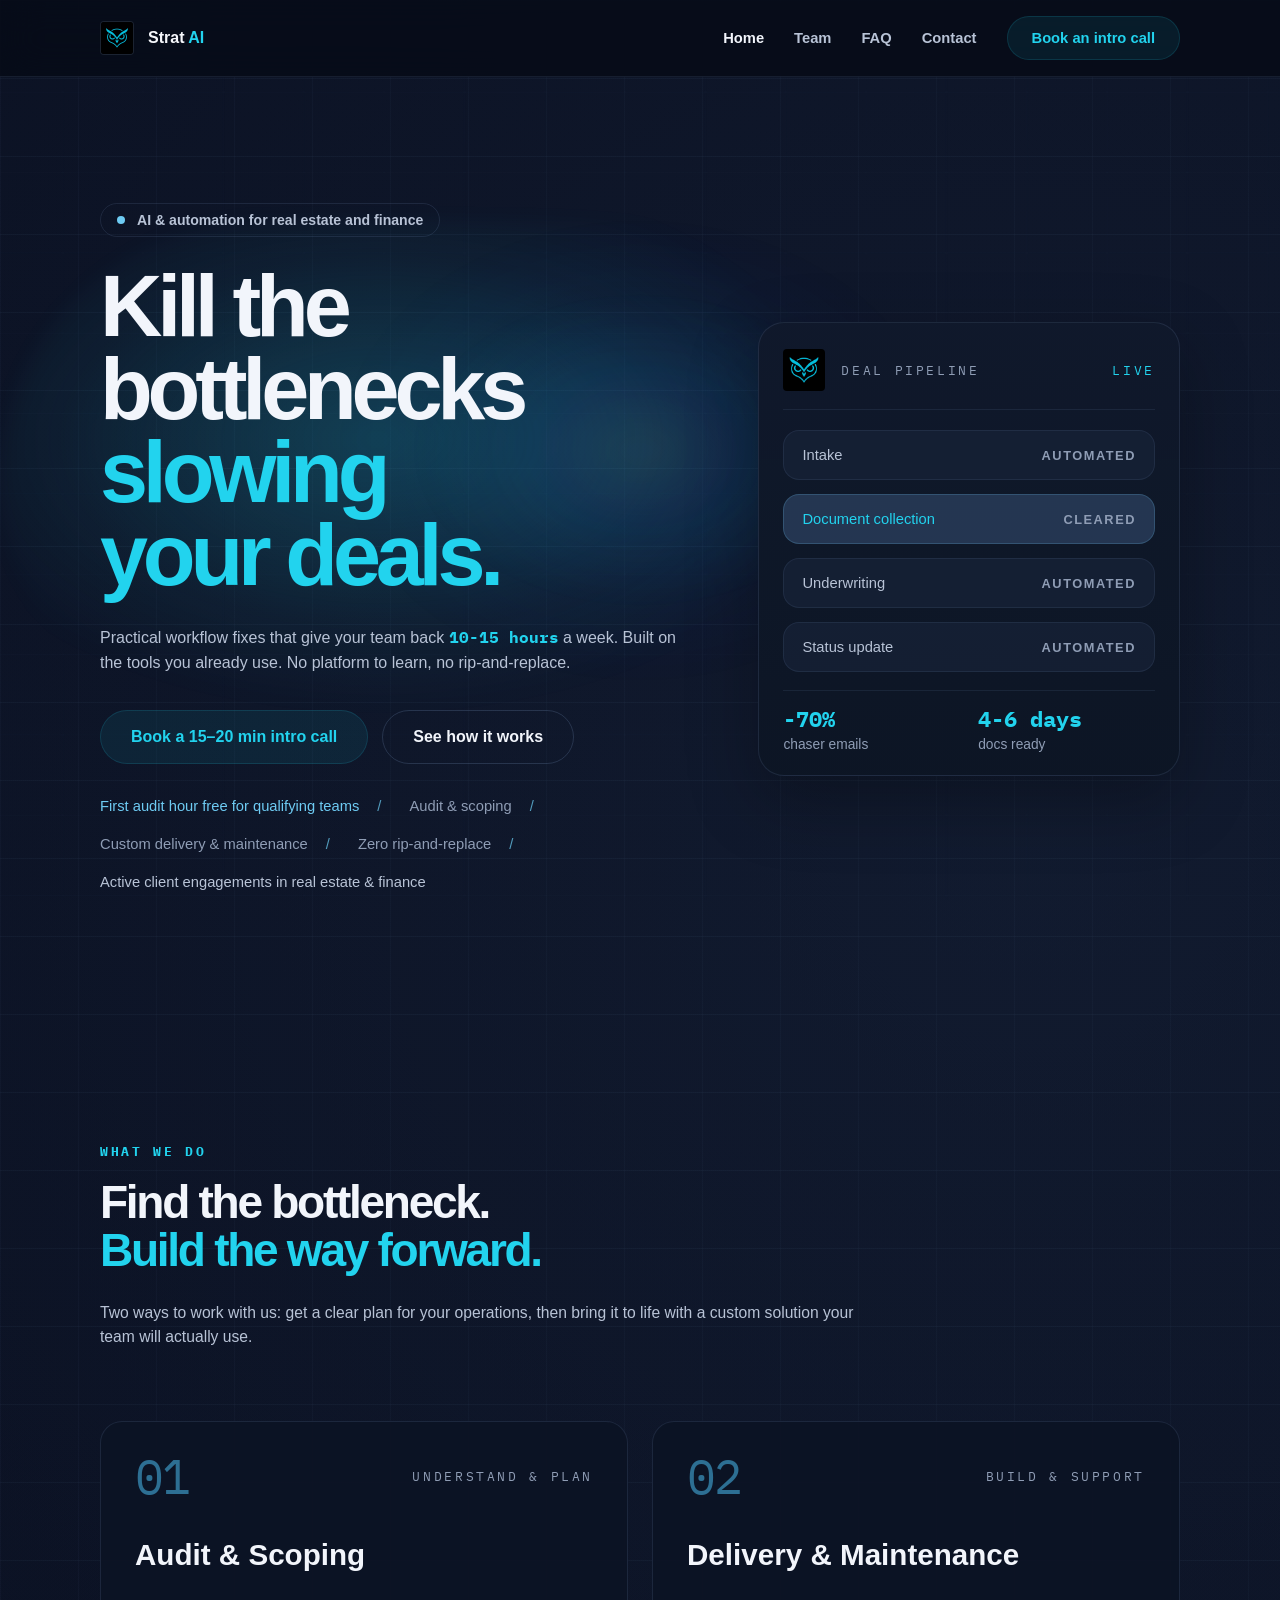
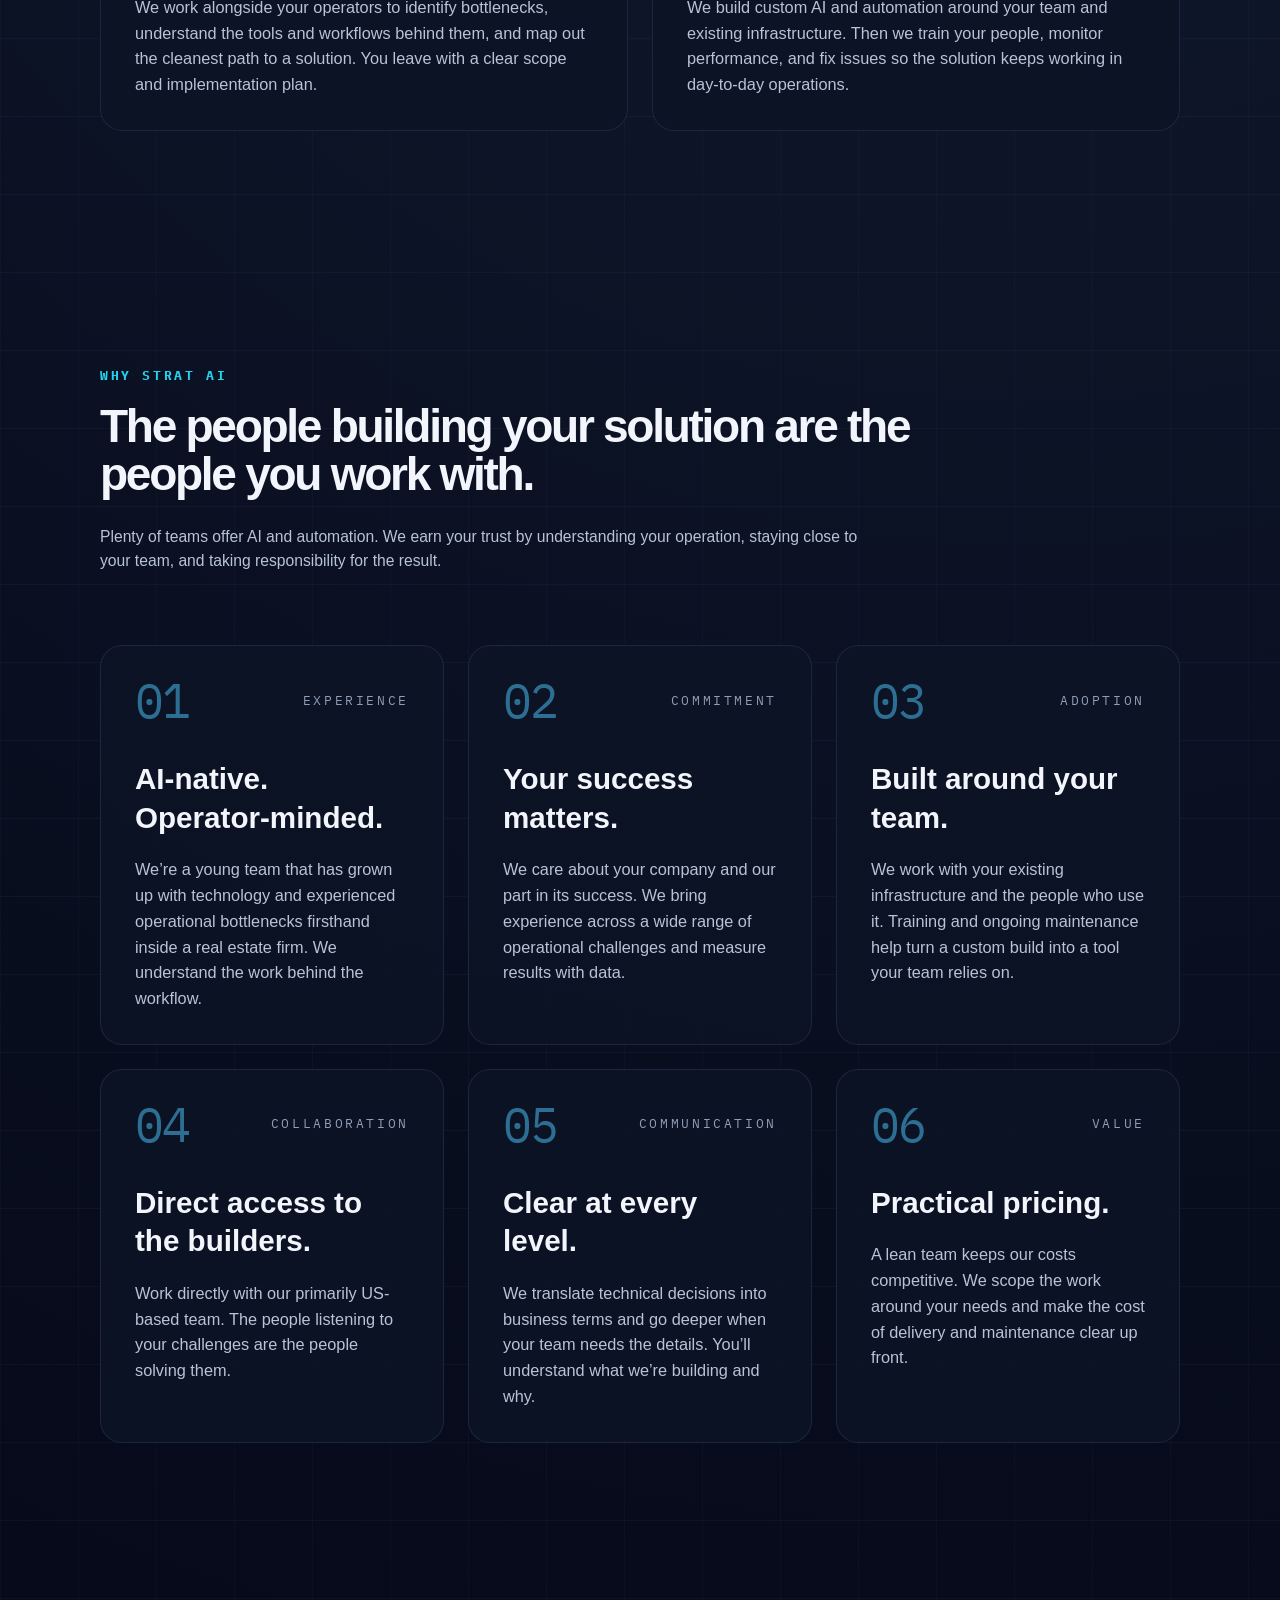
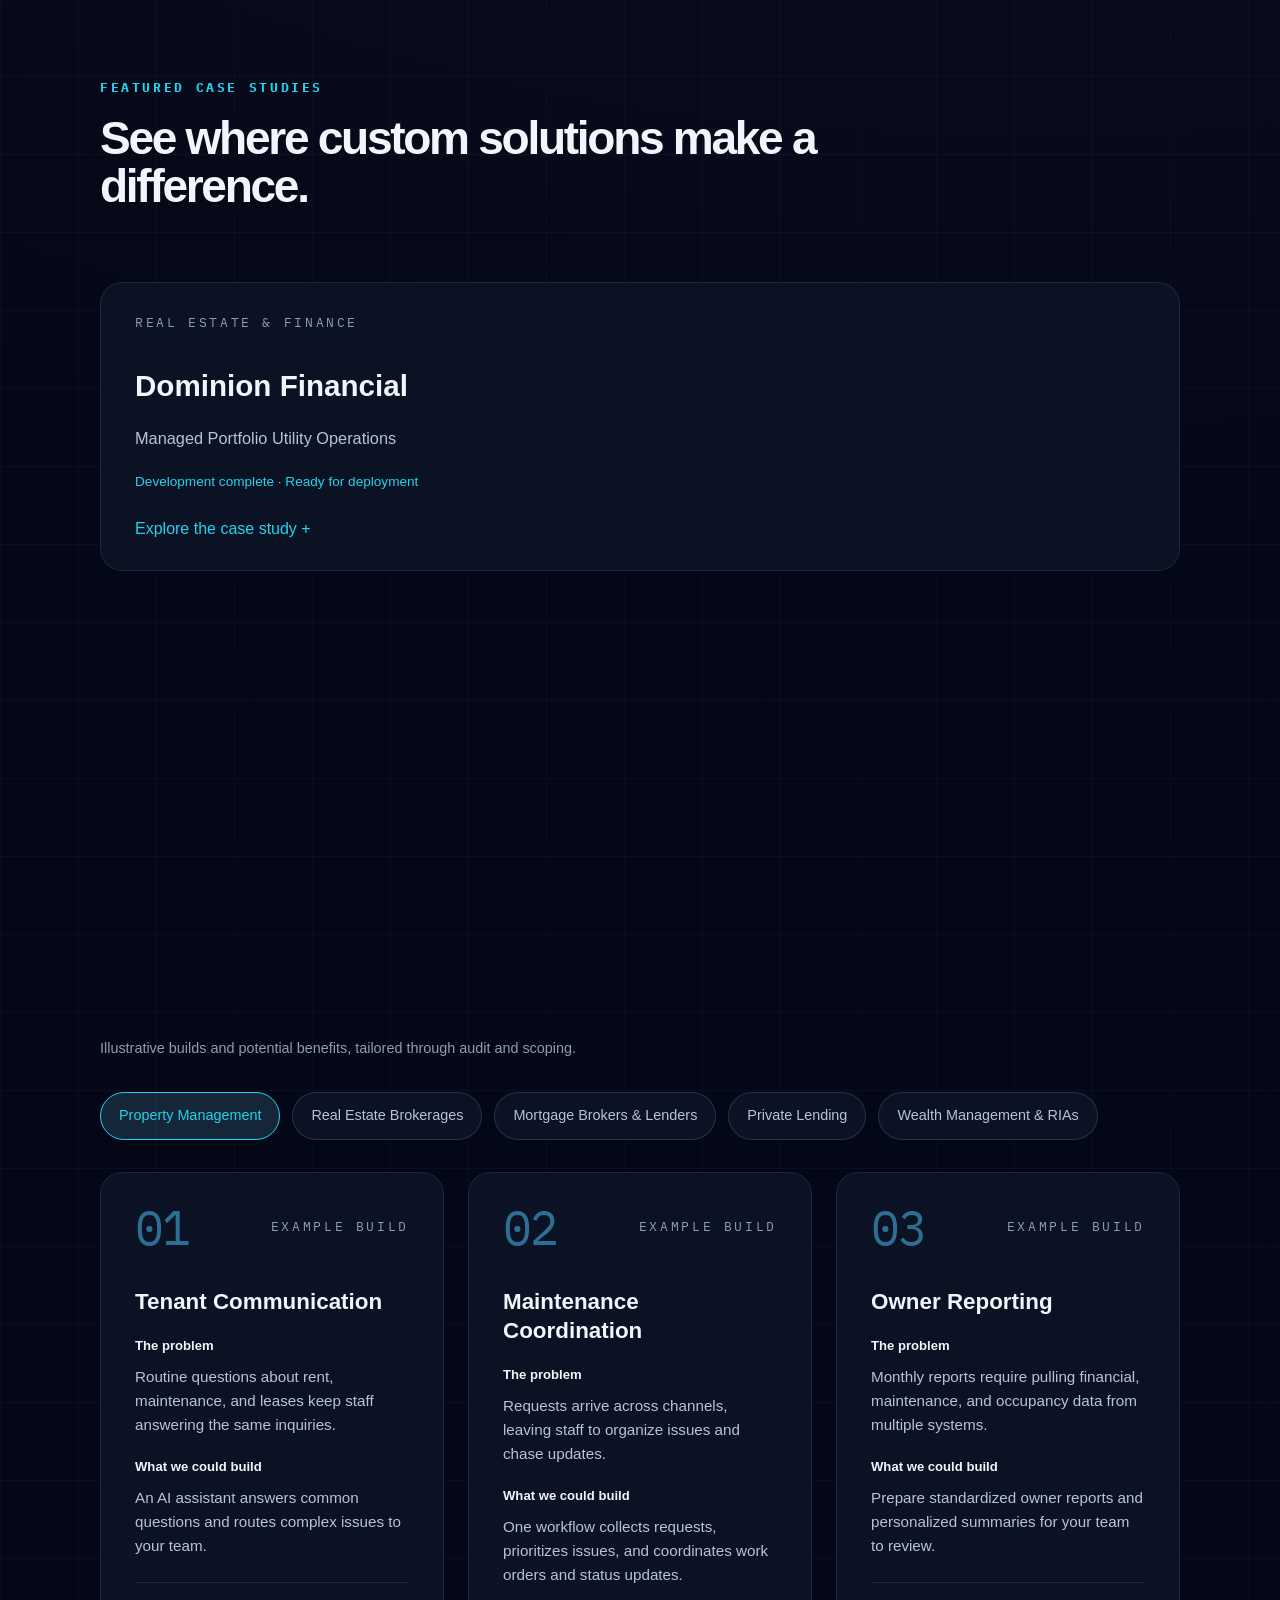
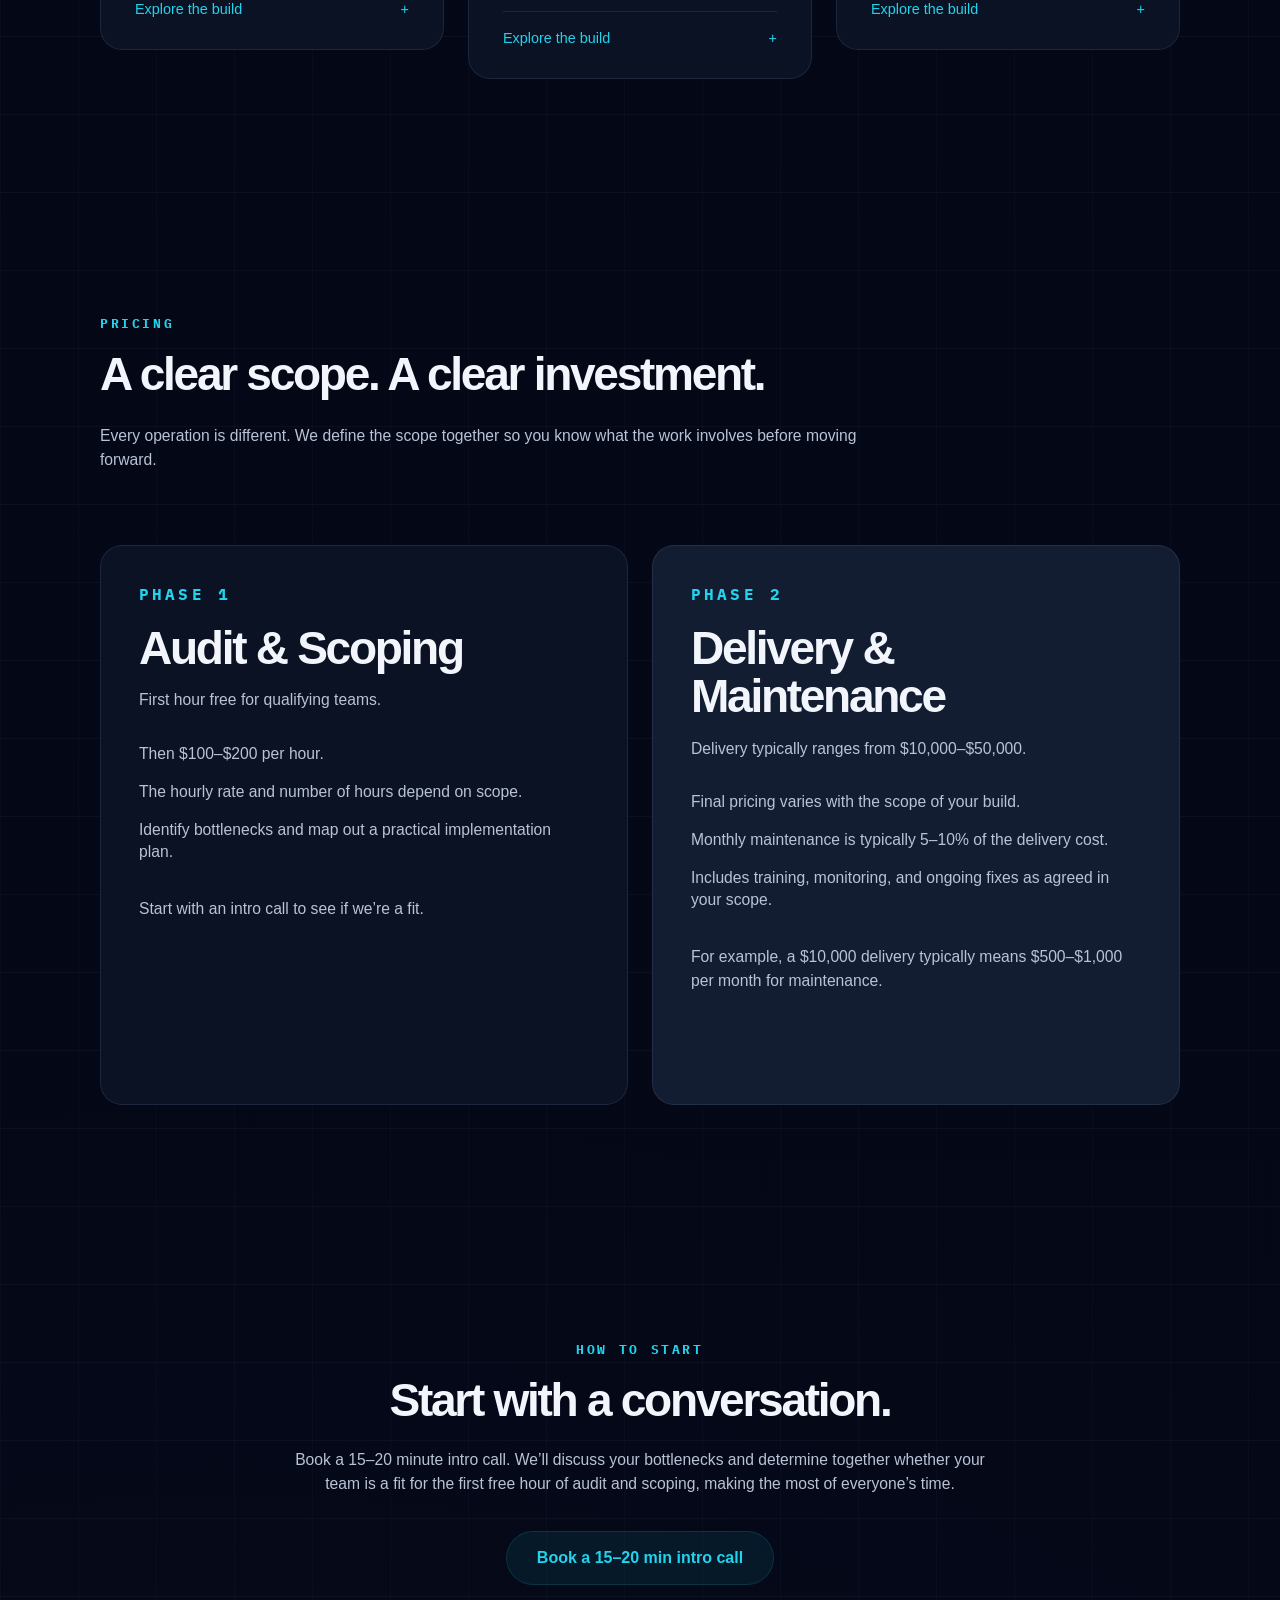
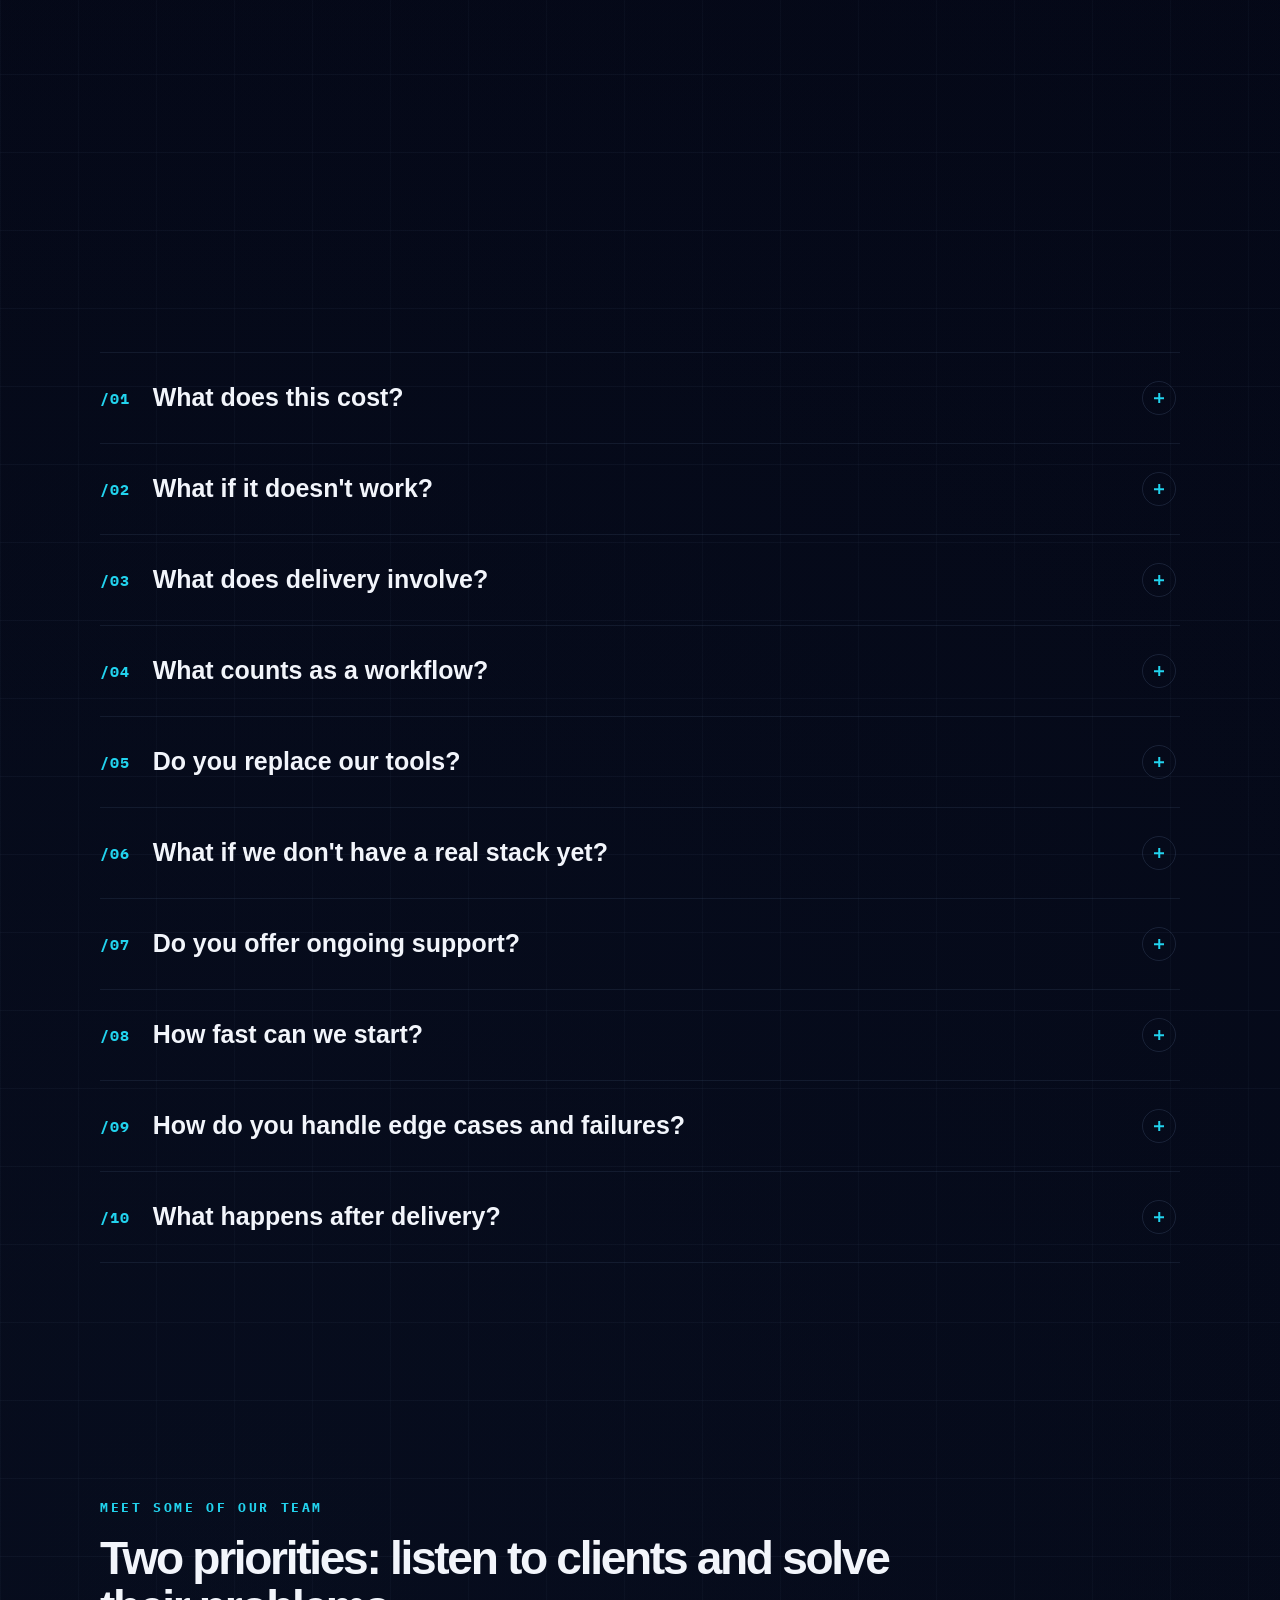
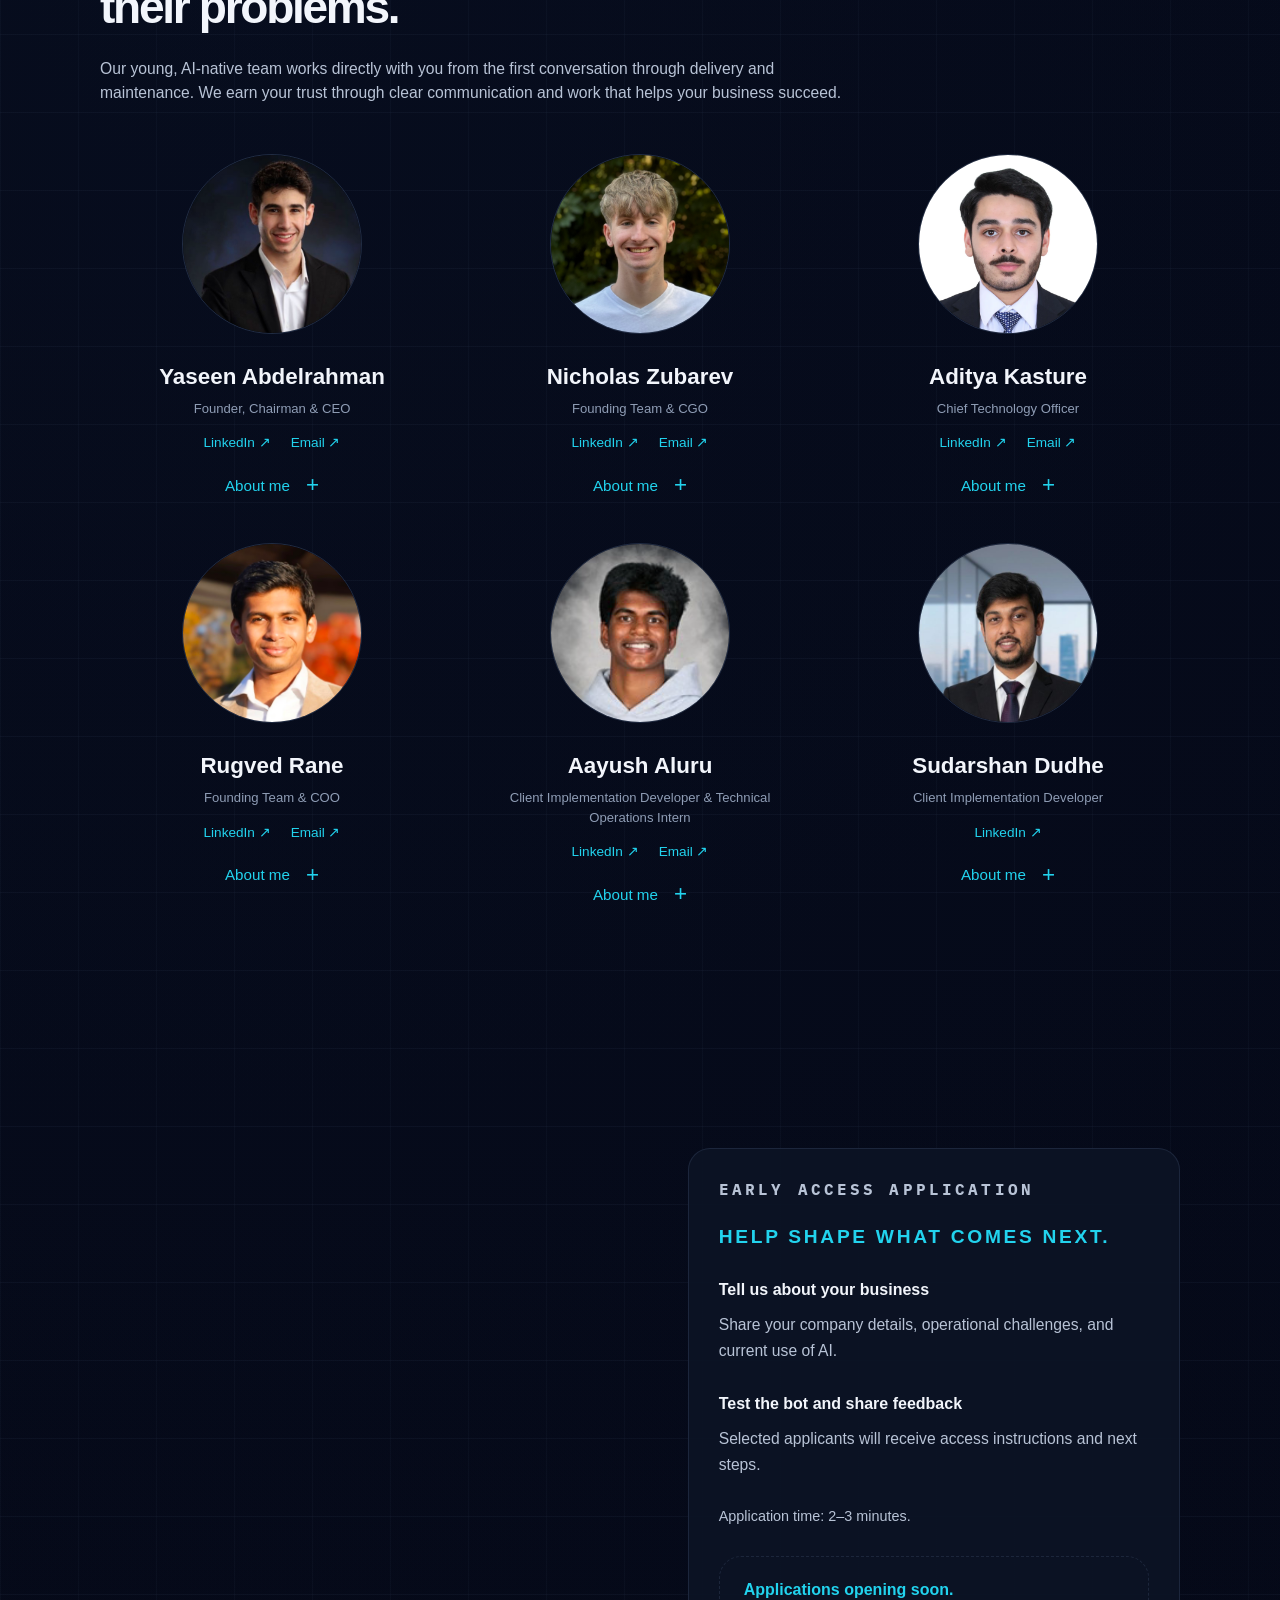
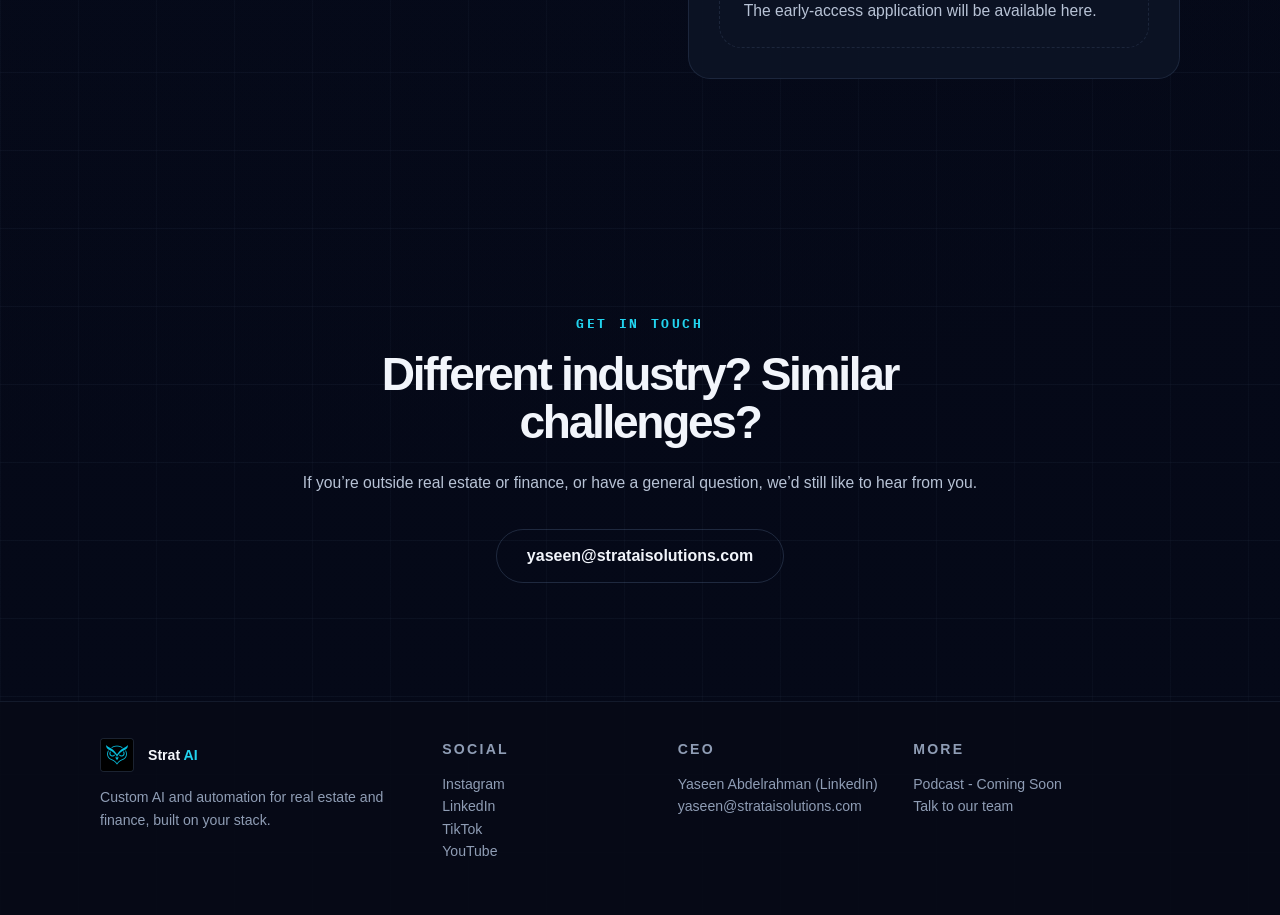
==== commit 9f9645e2: "added Aayush headshot" ====
--- a/index.html
+++ b/index.html
@@ -789,7 +789,7 @@
                 </div>
               </article>
               <article class="info-card team-card reveal">
-                <div class="team-headshot team-headshot-placeholder" role="img" aria-label="Headshot of Aayush A. coming soon"><span aria-hidden="true">AA</span><small>Photo coming soon</small></div>
+                <img class="team-headshot" src="aayush_headshot.webp" alt="Aayush Aluru" width="151" height="200" loading="lazy" />
                 <div class="team-card-content">
                   <h3>Aayush Aluru</h3>
                   <p class="team-role">Client Implementation Developer &amp; Technical Operations Intern</p>
--- a/style.css
+++ b/style.css
@@ -2653,6 +2653,10 @@
   color: var(--text-muted);
 }
 
+.team-headshot[src="aayush_headshot.webp"] {
+  object-position: center top;
+}
+
 .team-headshot-closeup {
   position: relative;
   overflow: hidden;
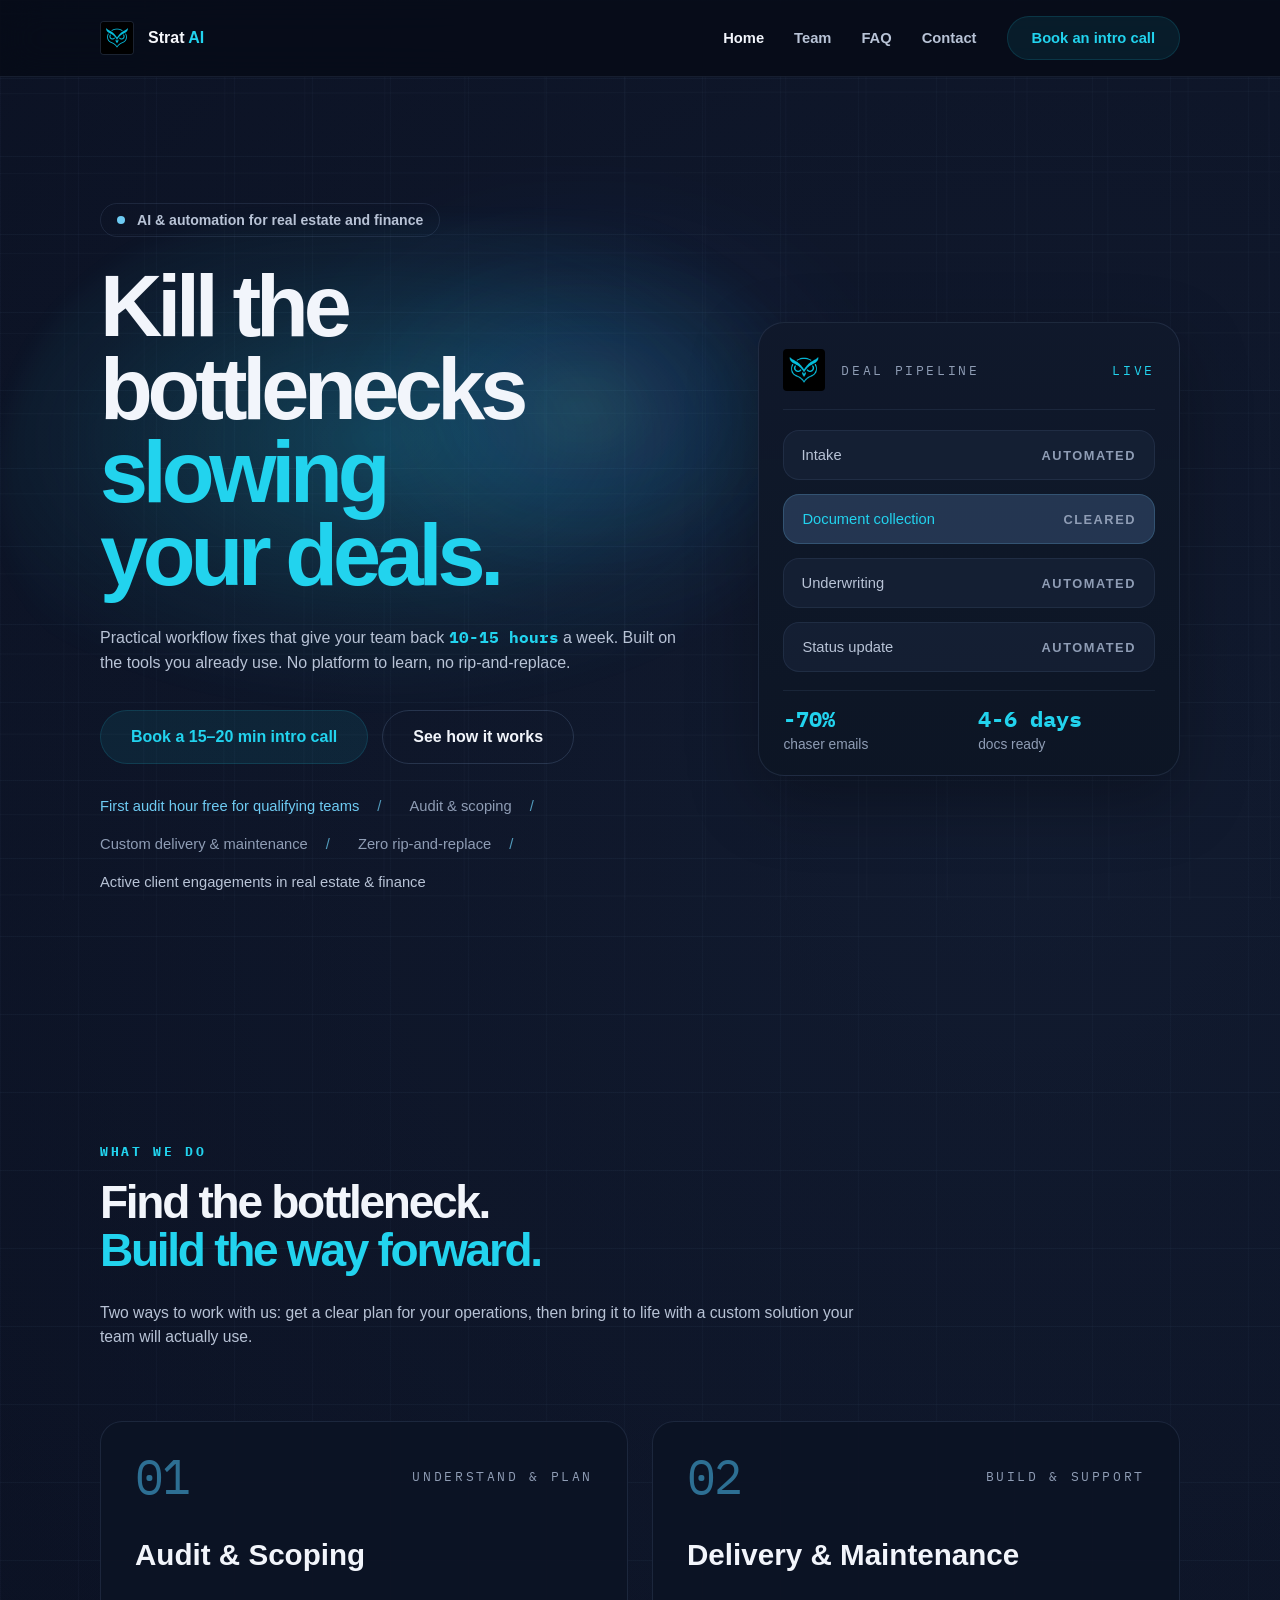
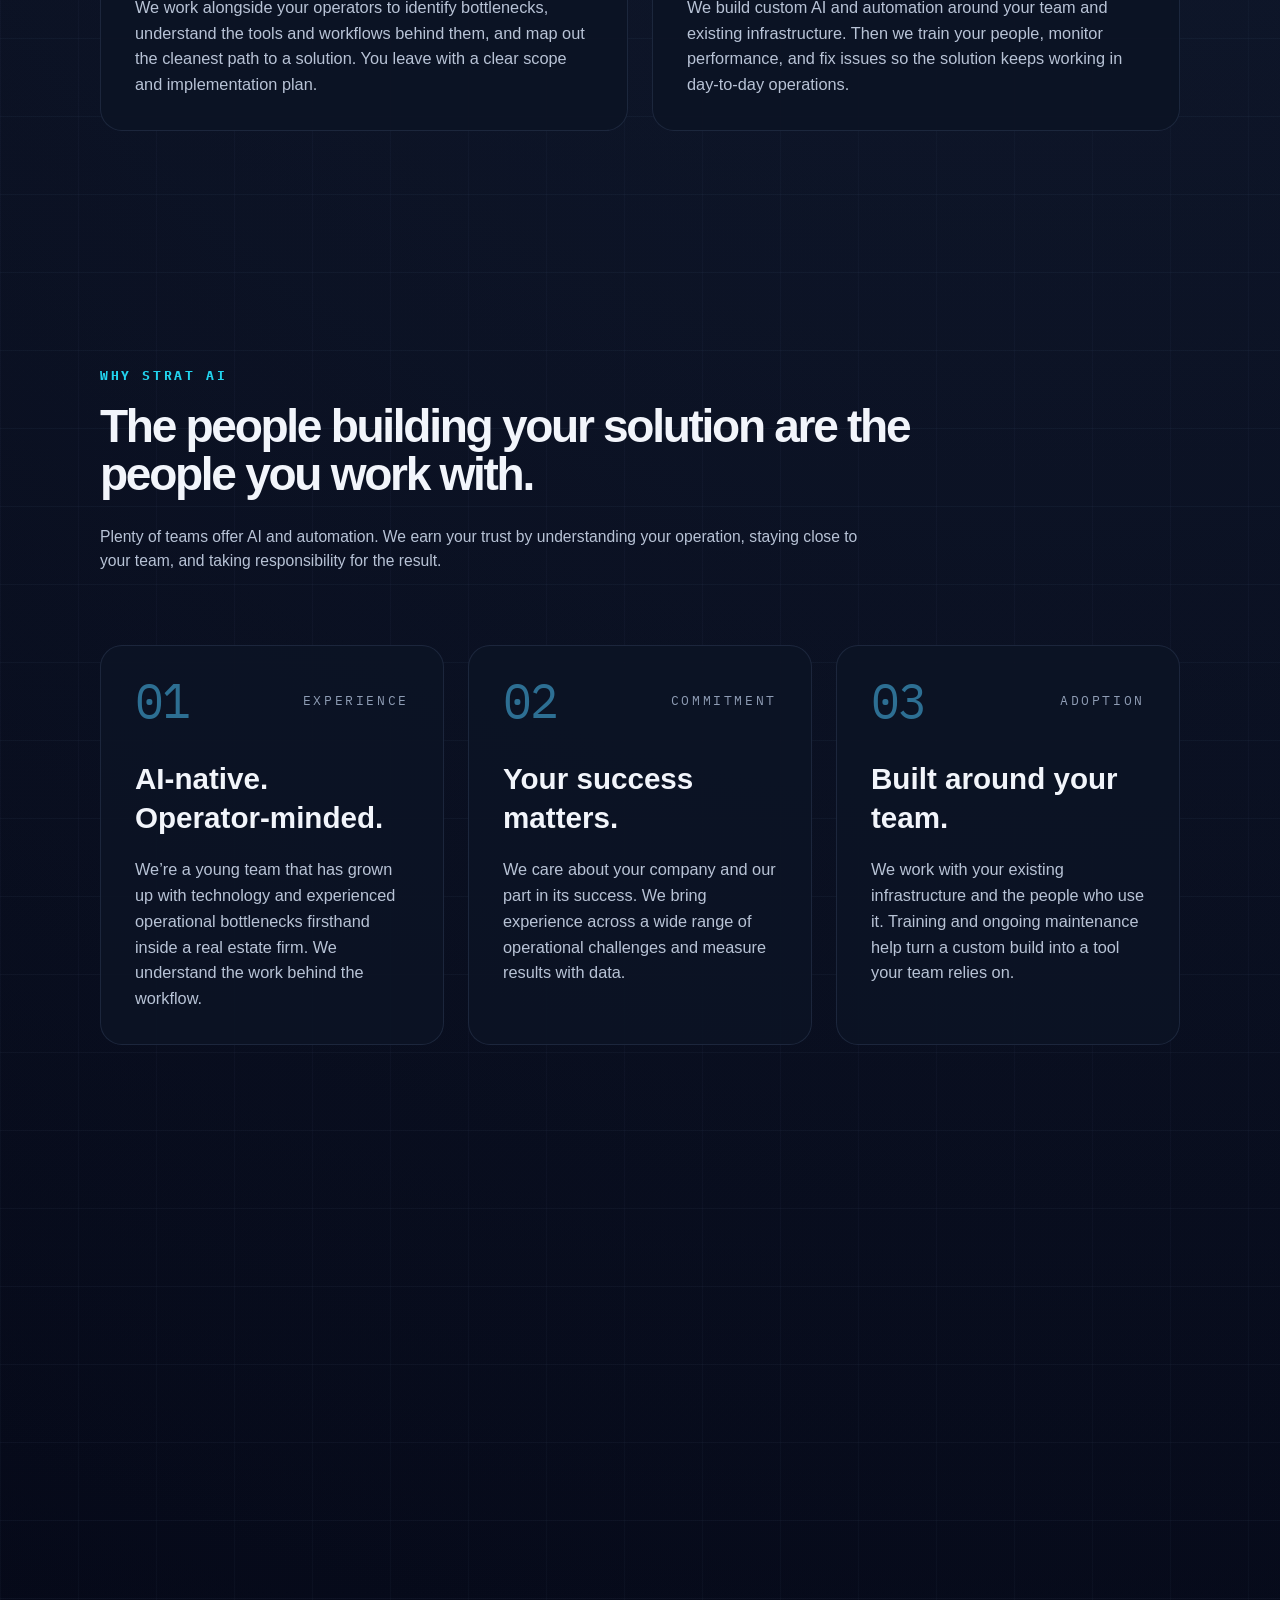
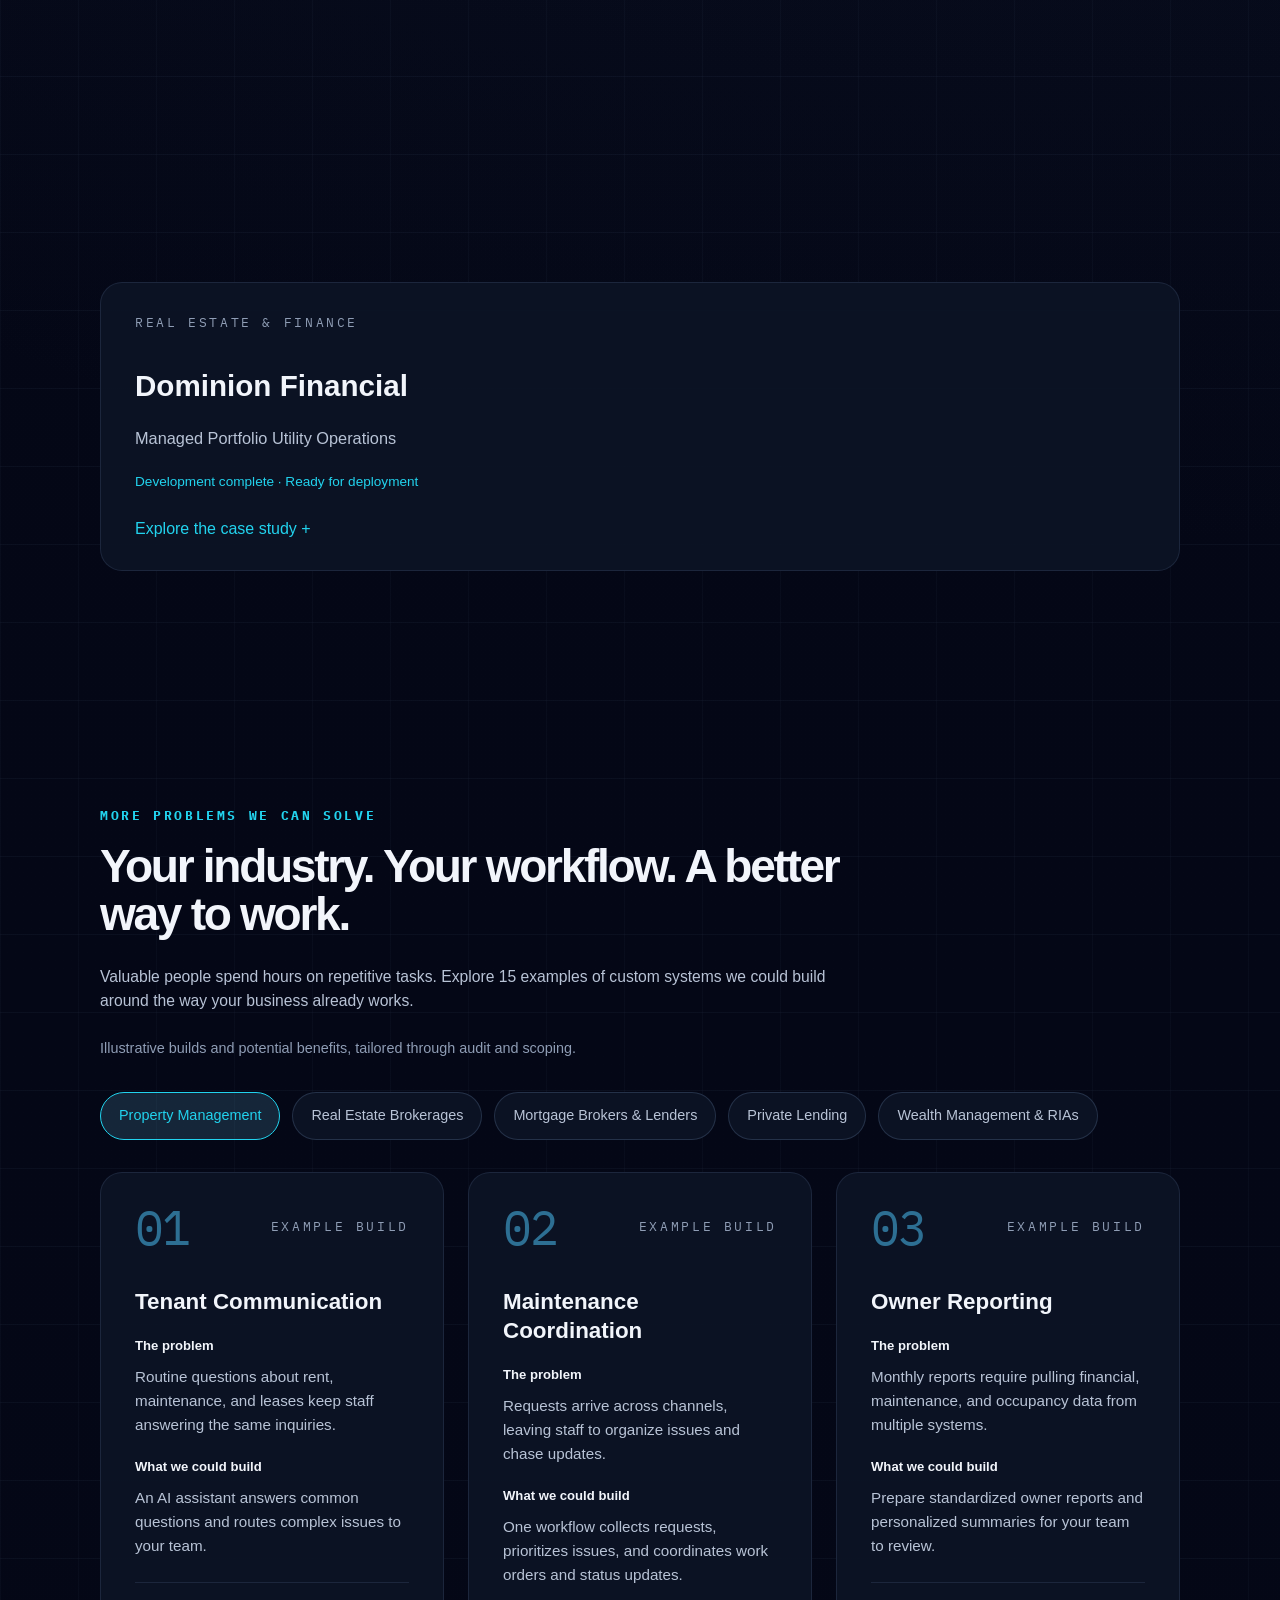
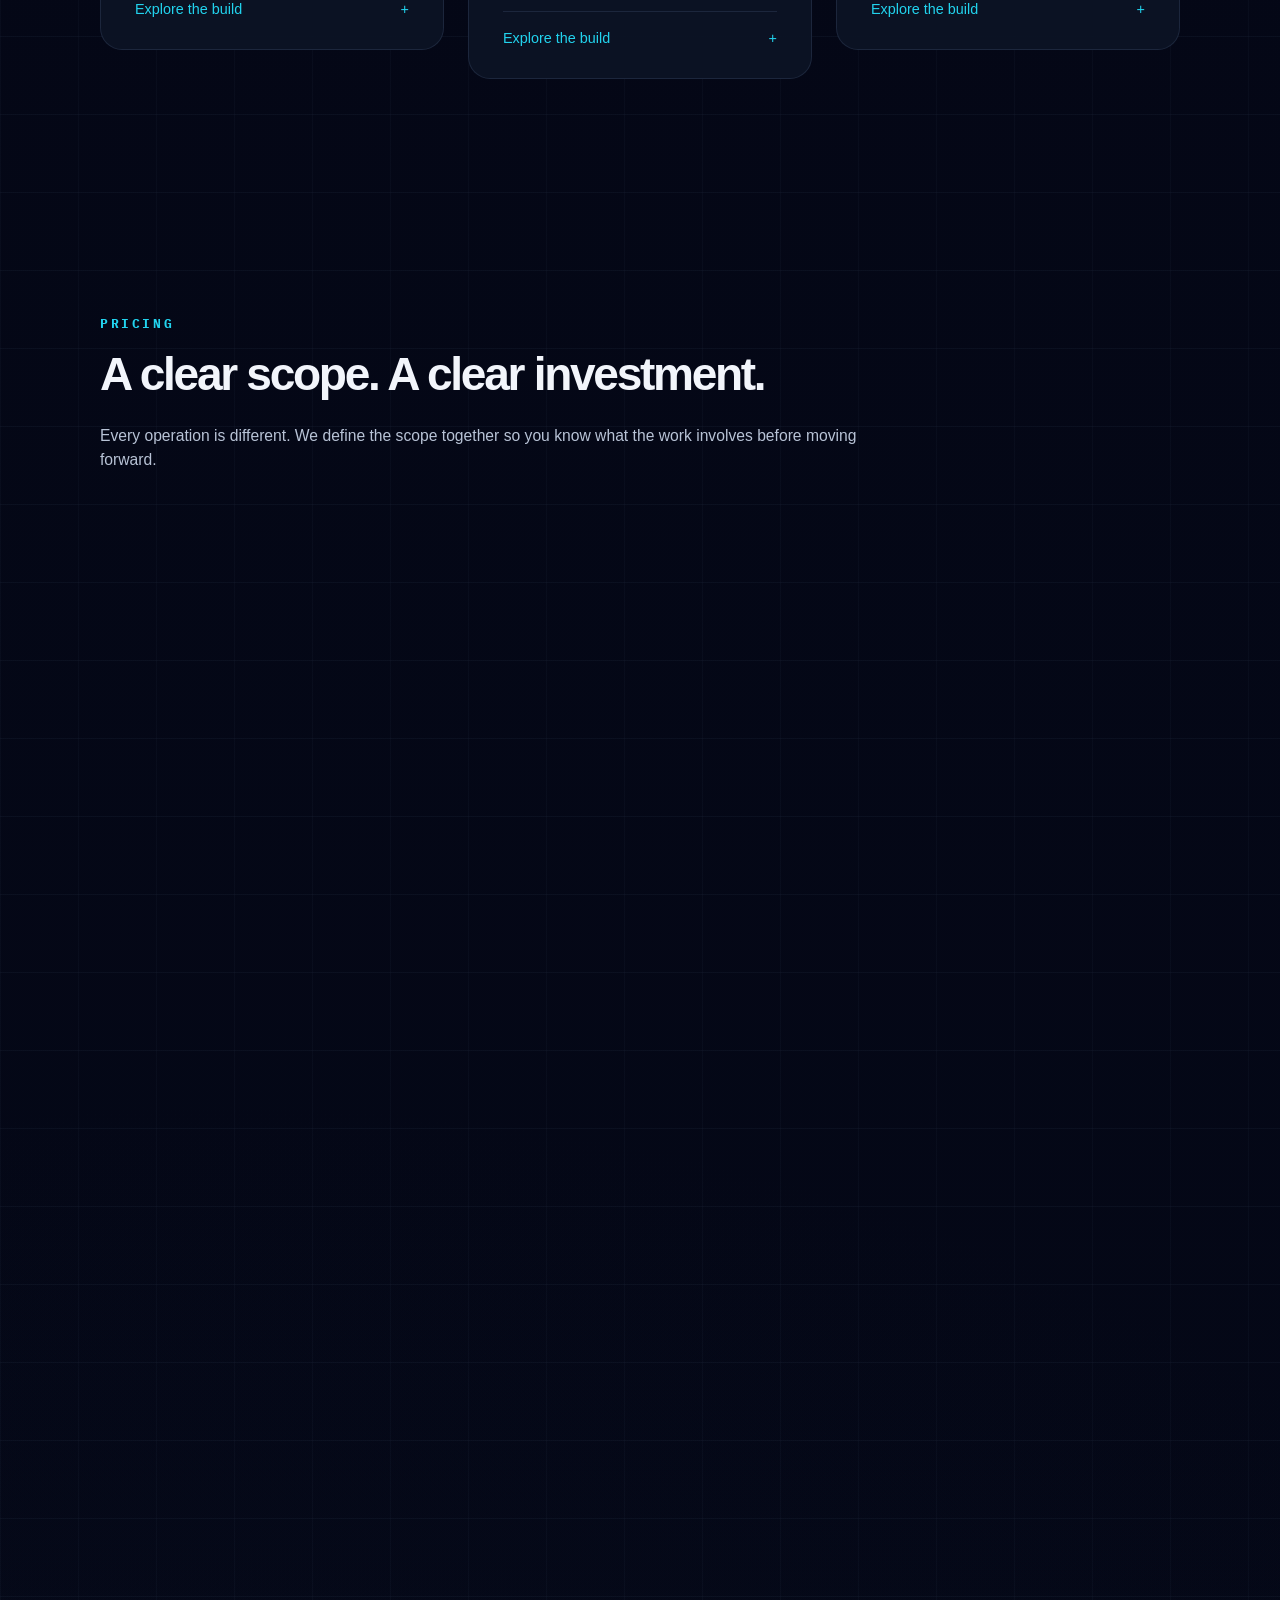
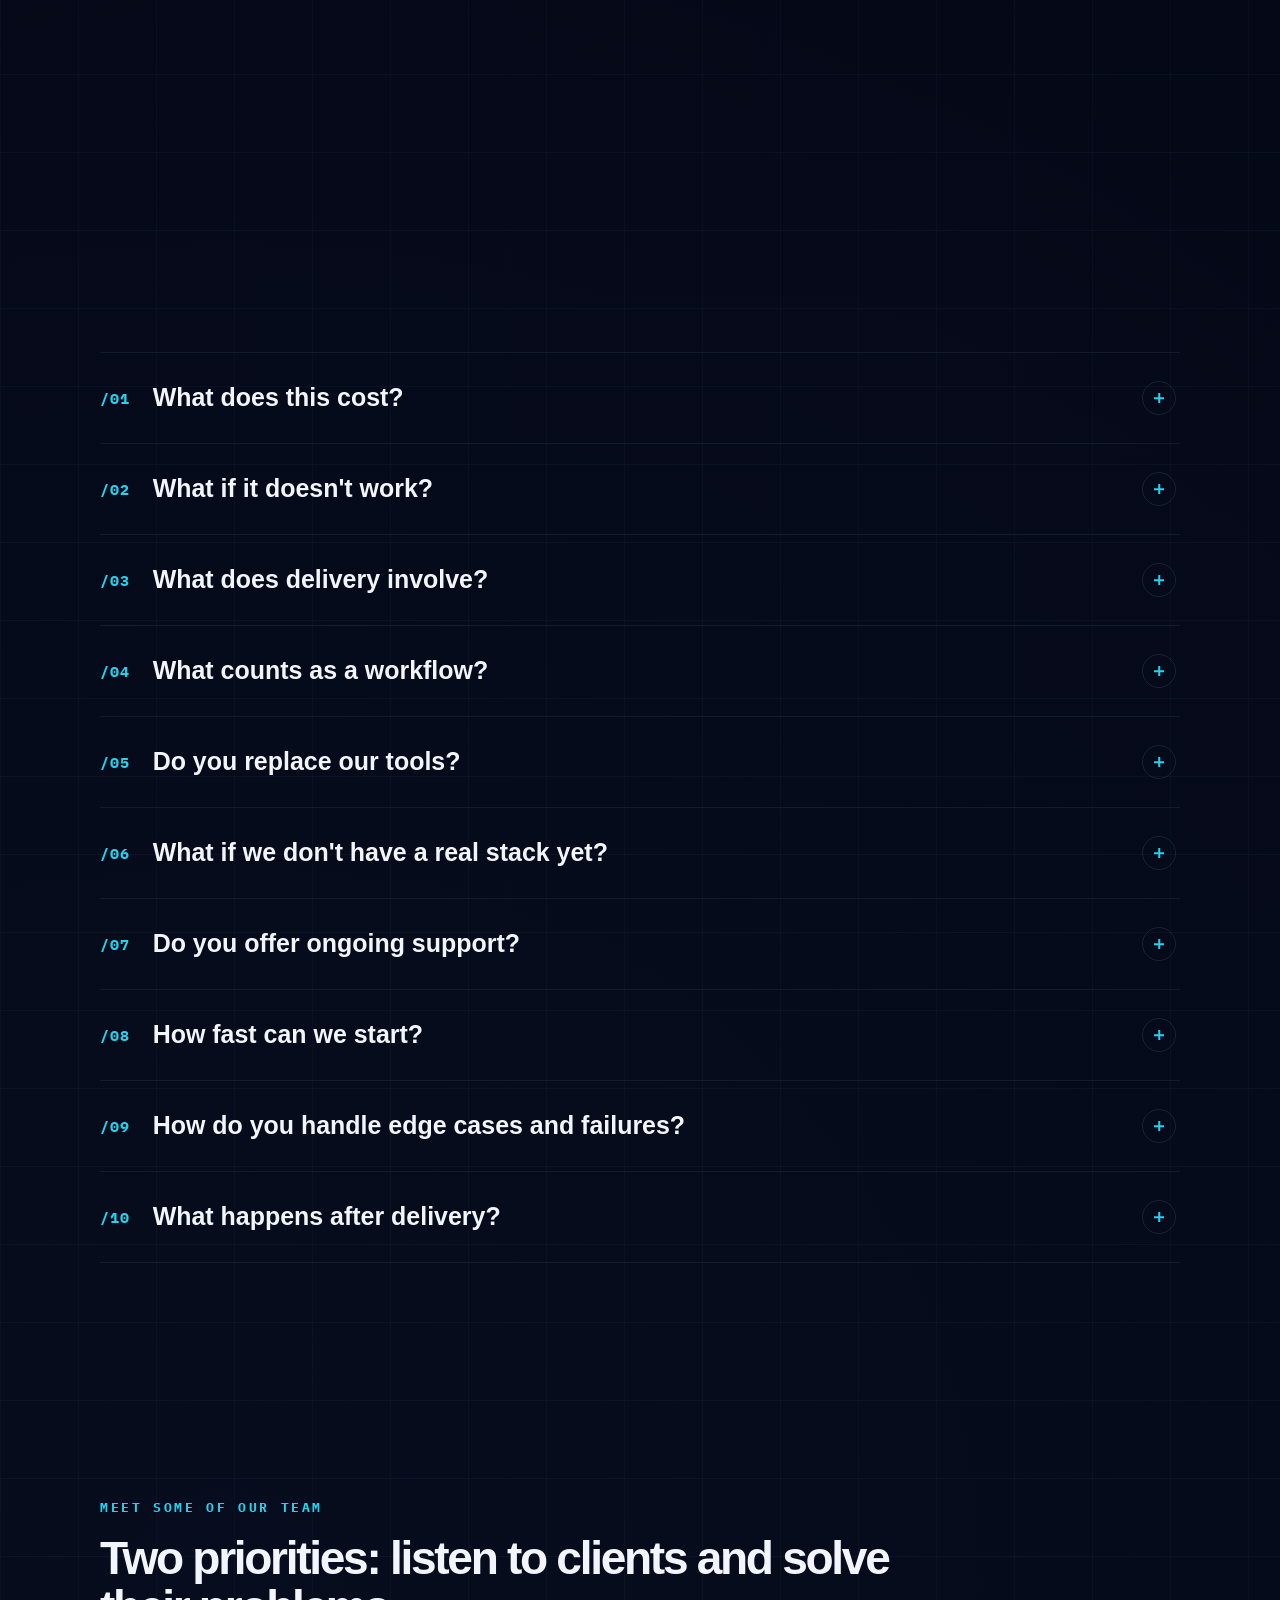
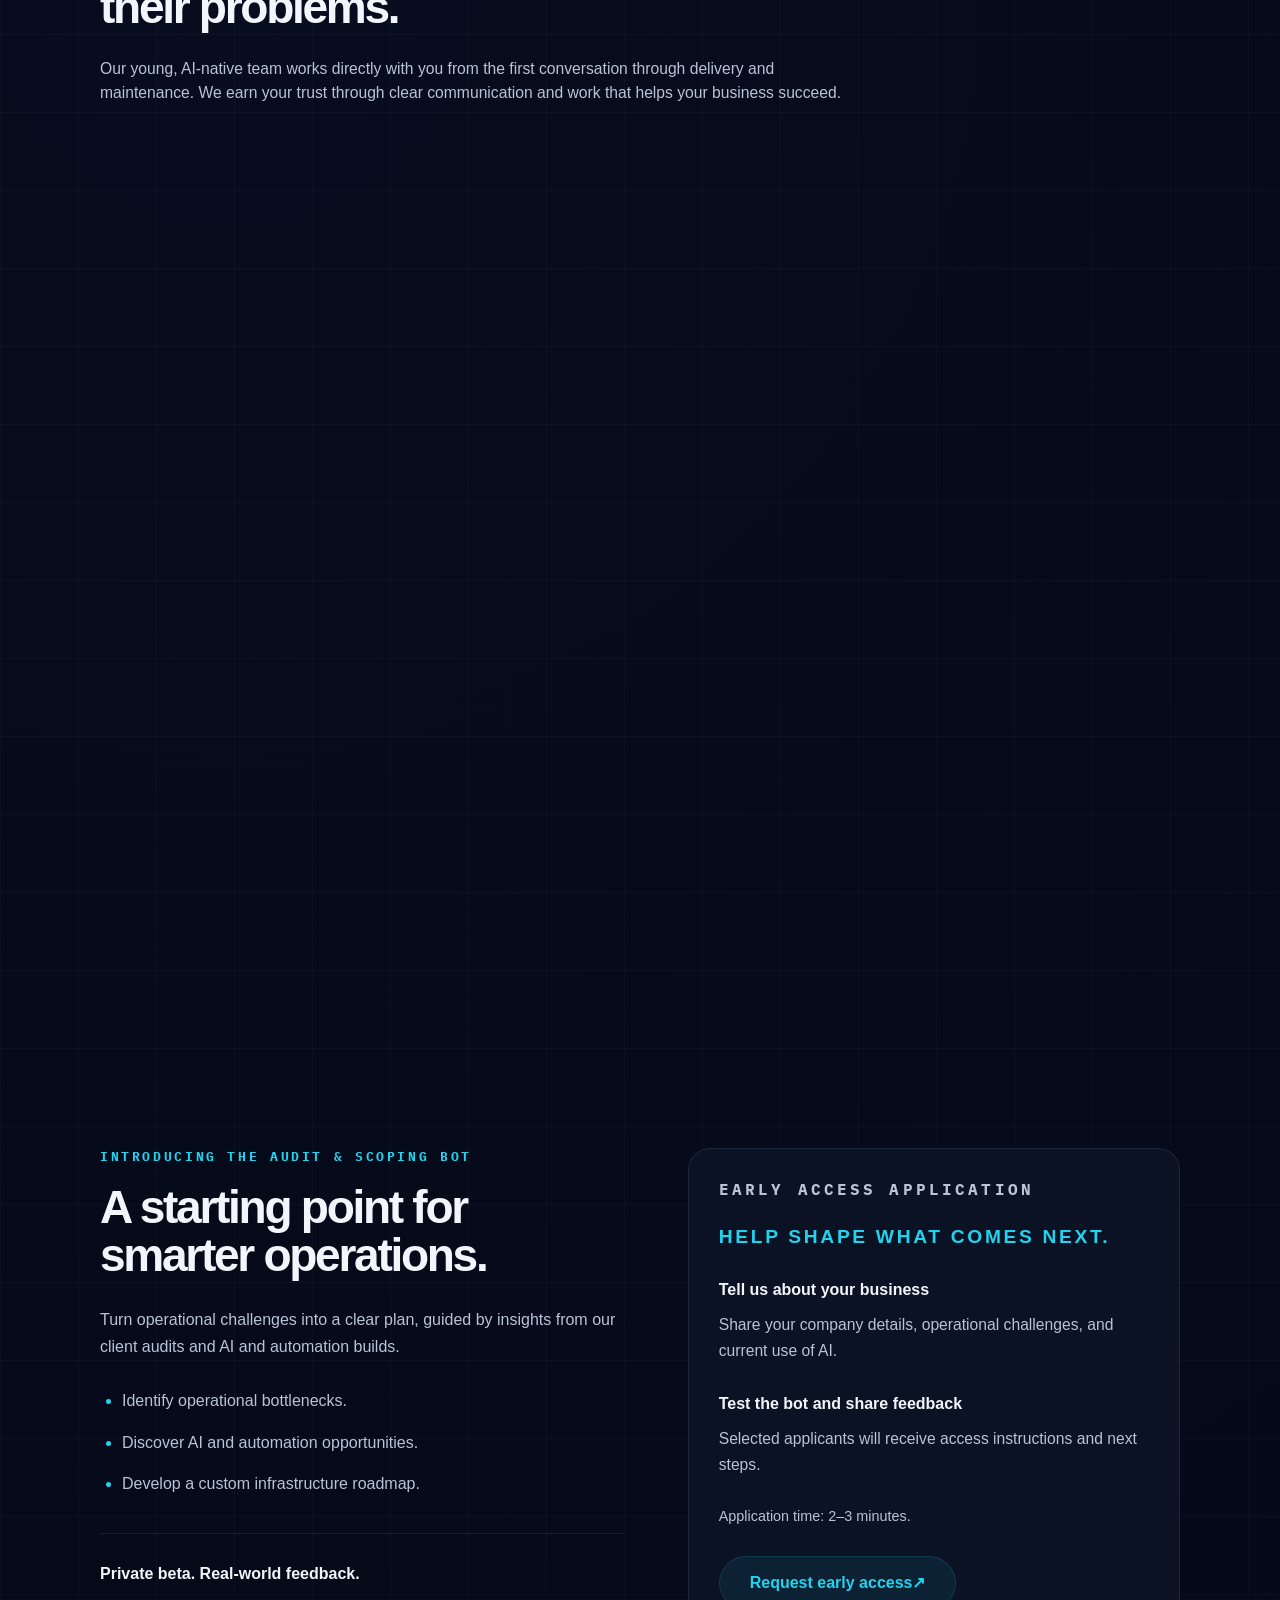
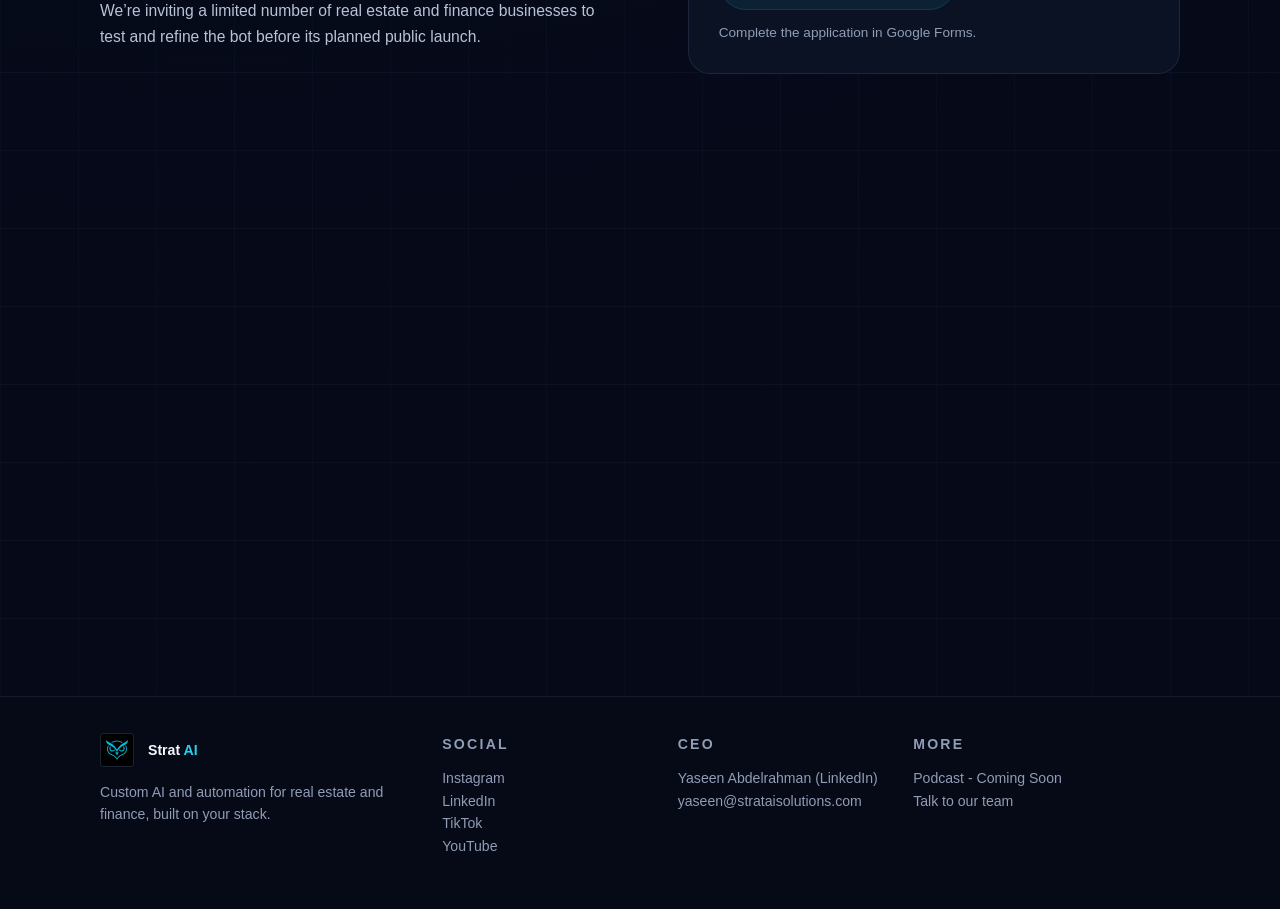
==== commit c0164ae2: "fixed calendly link, added google form, and fixed contact page" ====
--- a/index.html
+++ b/index.html
@@ -45,7 +45,7 @@
             <a href="index.html#team">Team</a>
             <a href="index.html#faq">FAQ</a>
             <a href="contact.html">Contact</a>
-            <a class="nav-cta calendly-trigger" href="https://calendly.com/yaseen-strataisolutions/intro">Book an intro call</a>
+            <a class="nav-cta calendly-trigger" href="https://calendly.com/yaseen-strataisolutions/15-min-intro">Book an intro call</a>
           </nav>
 
           <button class="nav-toggle" type="button" aria-expanded="false" aria-controls="mobile-nav">
@@ -59,7 +59,7 @@
           <a href="index.html#team">Team</a>
           <a href="index.html#faq">FAQ</a>
           <a href="contact.html">Contact</a>
-          <a class="nav-cta mobile-nav-cta calendly-trigger" href="https://calendly.com/yaseen-strataisolutions/intro">Book an intro call</a>
+          <a class="nav-cta mobile-nav-cta calendly-trigger" href="https://calendly.com/yaseen-strataisolutions/15-min-intro">Book an intro call</a>
         </div>
       </header>
 
@@ -84,7 +84,7 @@
               </p>
 
               <div class="hero-actions">
-                <a class="button button-primary button-accent-ghost calendly-trigger" href="https://calendly.com/yaseen-strataisolutions/intro">Book a 15–20 min intro call</a>
+                <a class="button button-primary button-accent-ghost calendly-trigger" href="https://calendly.com/yaseen-strataisolutions/15-min-intro">Book a 15–20 min intro call</a>
                 <a class="button button-secondary" href="#what-we-do">See how it works</a>
               </div>
 
@@ -483,7 +483,7 @@
         </section>
 
         <section class="section" id="book-call">
-          <div class="container book-call reveal"><p class="section-kicker">How to Start</p><h2>Start with a conversation.</h2><p>Book a 15–20 minute intro call. We’ll discuss your bottlenecks and determine together whether your team is a fit for the first free hour of audit and scoping, making the most of everyone’s time.</p><div class="book-call-actions"><a class="button button-primary button-accent-ghost calendly-trigger" href="https://calendly.com/yaseen-strataisolutions/intro">Book a 15–20 min intro call</a></div></div>
+          <div class="container book-call reveal"><p class="section-kicker">How to Start</p><h2>Start with a conversation.</h2><p>Book a 15–20 minute intro call. We’ll discuss your bottlenecks and determine together whether your team is a fit for the first free hour of audit and scoping, making the most of everyone’s time.</p><div class="book-call-actions"><a class="button button-primary button-accent-ghost calendly-trigger" href="https://calendly.com/yaseen-strataisolutions/15-min-intro">Book a 15–20 min intro call</a></div></div>
         </section>
 
         <section class="section section-contrast" id="faq">
@@ -897,13 +897,15 @@
                 <p>Selected applicants will receive access instructions and next steps.</p>
               </div>
               <p class="beta-duration">Application time: 2–3 minutes.</p>
-              <!-- Replace this placeholder with the published Google Form embed when it is ready. -->
-              <div class="beta-form-placeholder" role="status"><strong>Applications opening soon.</strong><p>The early-access application will be available here.</p></div>
+              <div class="beta-application-action">
+                <a class="button button-primary button-accent-ghost" href="https://forms.gle/9RcxsR6Uwc7w7Sa7A" target="_blank" rel="noopener noreferrer">Request early access <span aria-hidden="true">↗</span></a>
+                <p class="beta-application-note">Complete the application in Google Forms.</p>
+              </div>
             </div>
           </div>
         </section>
 
-        <section class="section" id="questions"><div class="container book-call reveal"><p class="section-kicker">Get in Touch</p><h2>Different industry? Similar challenges?</h2><p>If you’re outside real estate or finance, or have a general question, we’d still like to hear from you.</p><div class="book-call-actions"><a class="button button-secondary" href="mailto:yaseen@strataisolutions.com">yaseen@strataisolutions.com</a></div></div></section>
+        <section class="section" id="questions"><div class="container book-call reveal"><p class="section-kicker">Get in Touch</p><h2>Different industry? Similar challenges?</h2><p>If you’re outside real estate or finance, or have a general question, we’d still like to hear from you.</p><div class="book-call-actions"><a class="button button-secondary" href="contact.html">Contact our team</a></div></div></section>
       </main>
 
       <footer class="footer" id="contact">
@@ -951,7 +953,7 @@
       async
     ></script>
     <script>
-      const calendlyUrl = "https://calendly.com/yaseen-strataisolutions/intro";
+      const calendlyUrl = "https://calendly.com/yaseen-strataisolutions/15-min-intro";
       document.querySelectorAll(".calendly-trigger").forEach((link) => {
         link.addEventListener("click", (event) => {
           event.preventDefault();
--- a/style.css
+++ b/style.css
@@ -1865,6 +1865,33 @@
   margin-top: 10px;
 }
 
+.contact-submit:disabled {
+  opacity: 0.65;
+  cursor: wait;
+}
+
+.contact-form .contact-honeypot {
+  display: none;
+}
+
+.contact-status {
+  font-size: 0.9rem;
+  line-height: 1.6;
+  color: var(--text-soft);
+}
+
+.contact-status:empty {
+  display: none;
+}
+
+.contact-status[data-state="success"] {
+  color: var(--accent-text);
+}
+
+.contact-status[data-state="error"] {
+  color: #fda4af;
+}
+
 .contact-form-note {
   margin-top: 16px;
   color: var(--text-muted);
@@ -2523,15 +2550,14 @@
   }
 }
 
-.beta-form-placeholder {
+.beta-application-action {
   margin-top: 28px;
-  padding: 24px;
-  border: 1px dashed var(--line);
-  border-radius: var(--radius-md);
-}
-
-.beta-form-placeholder strong {
-  color: var(--accent-text);
+}
+
+#beta-application .beta-application-note {
+  margin-top: 12px;
+  font-size: 0.85rem;
+  color: var(--text-muted);
 }
 
 .contact-form-panel > .button {
